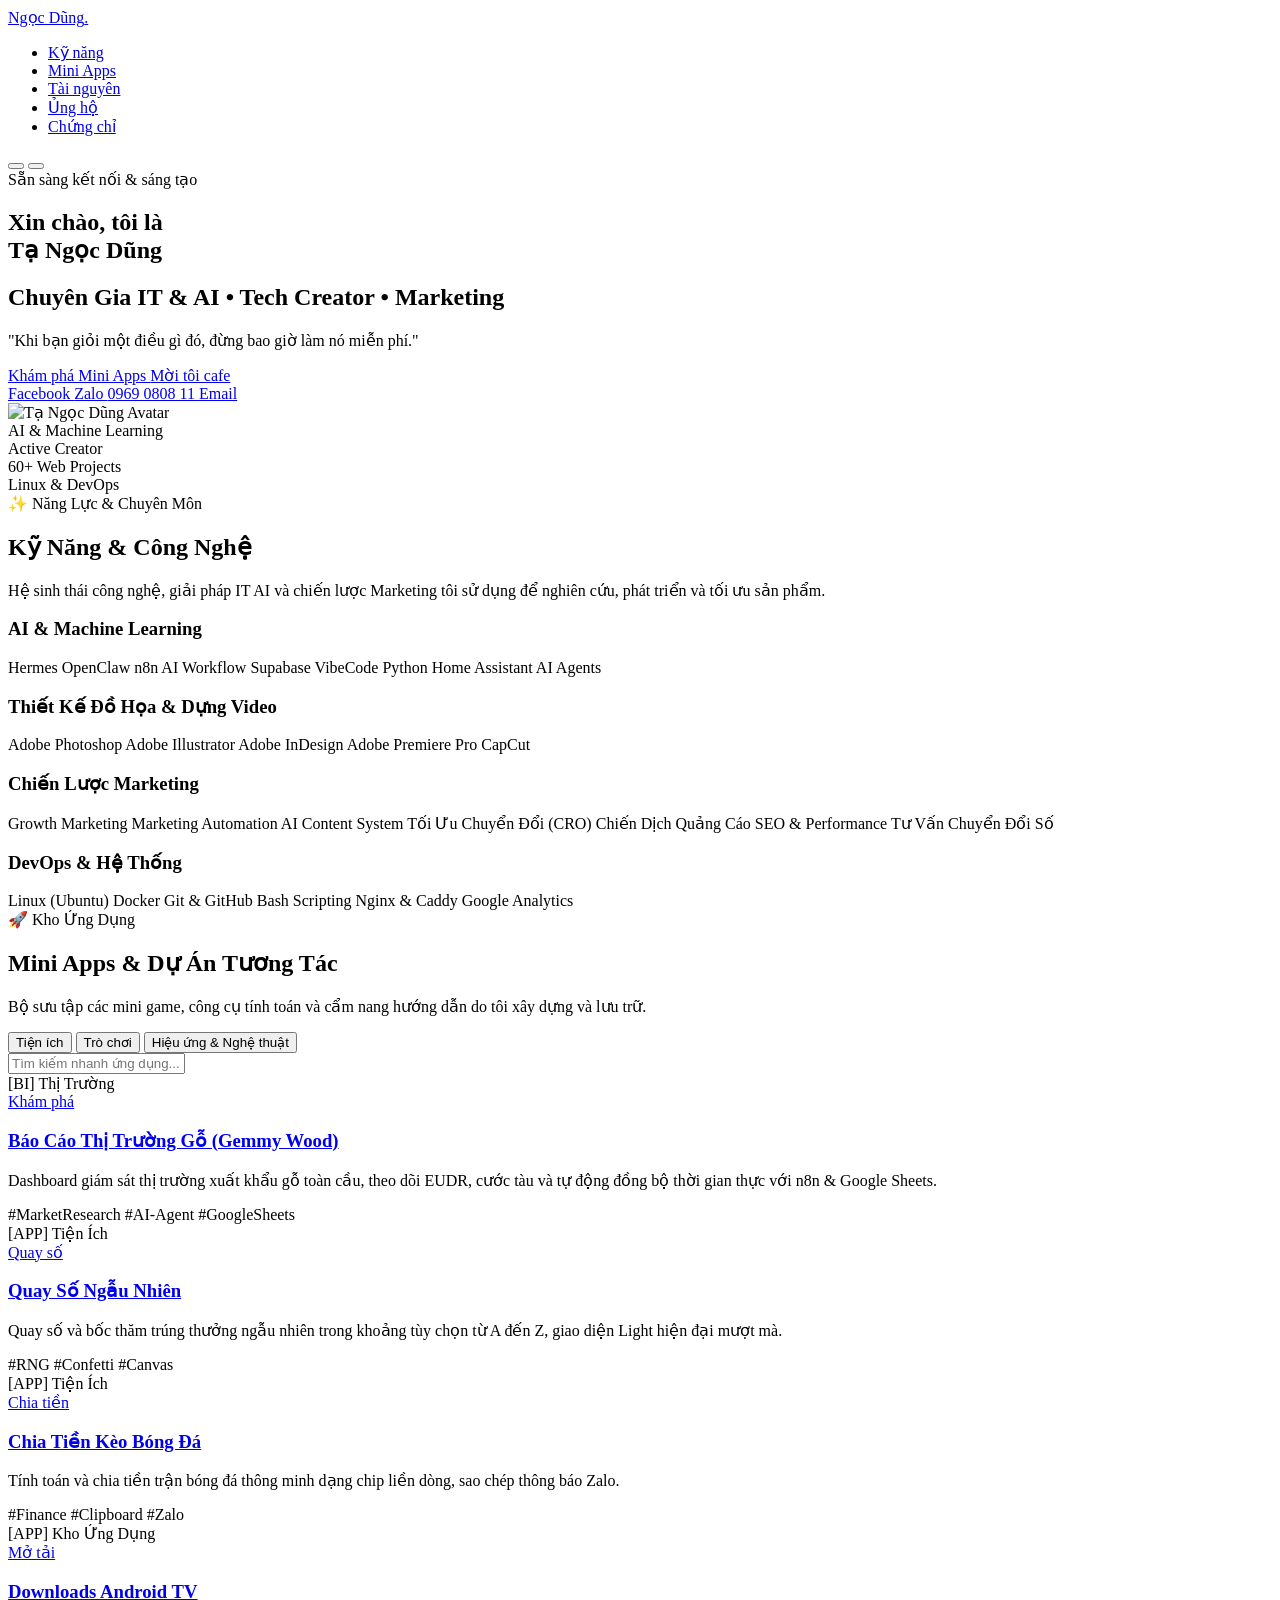
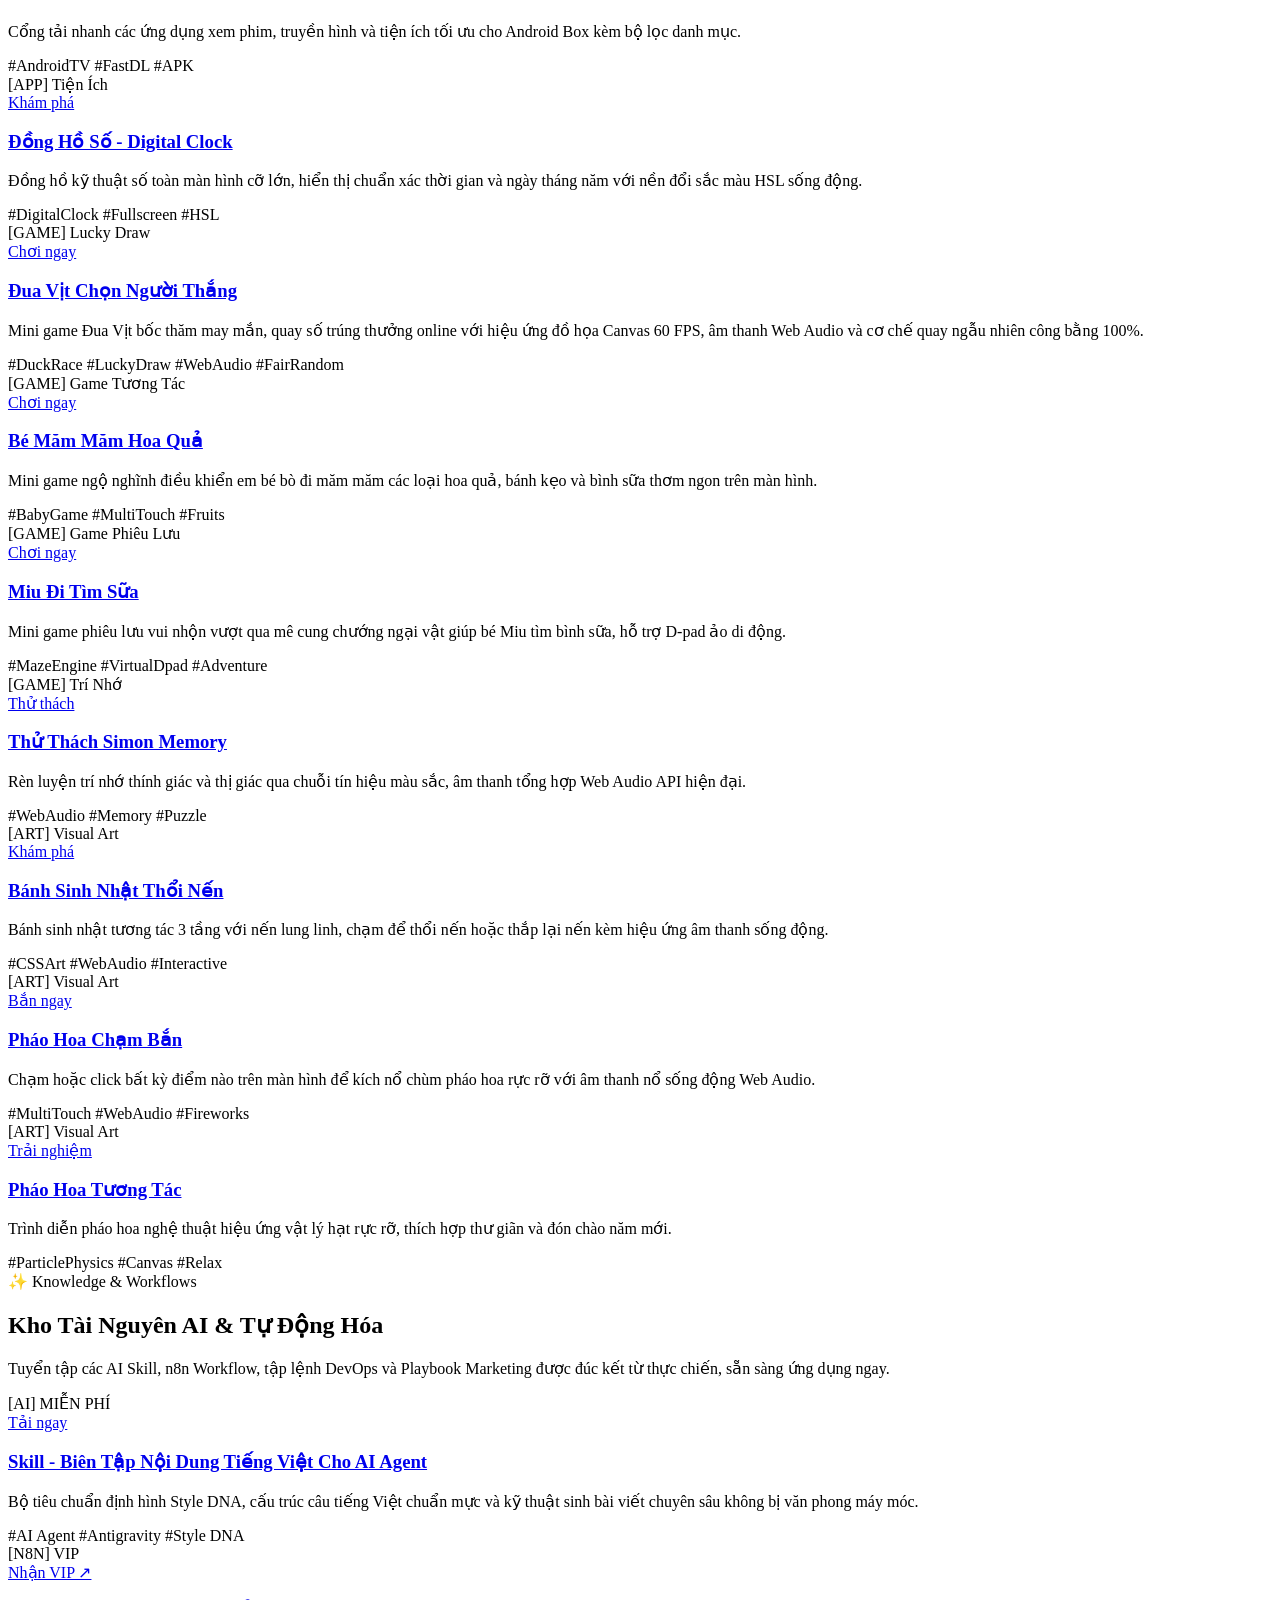
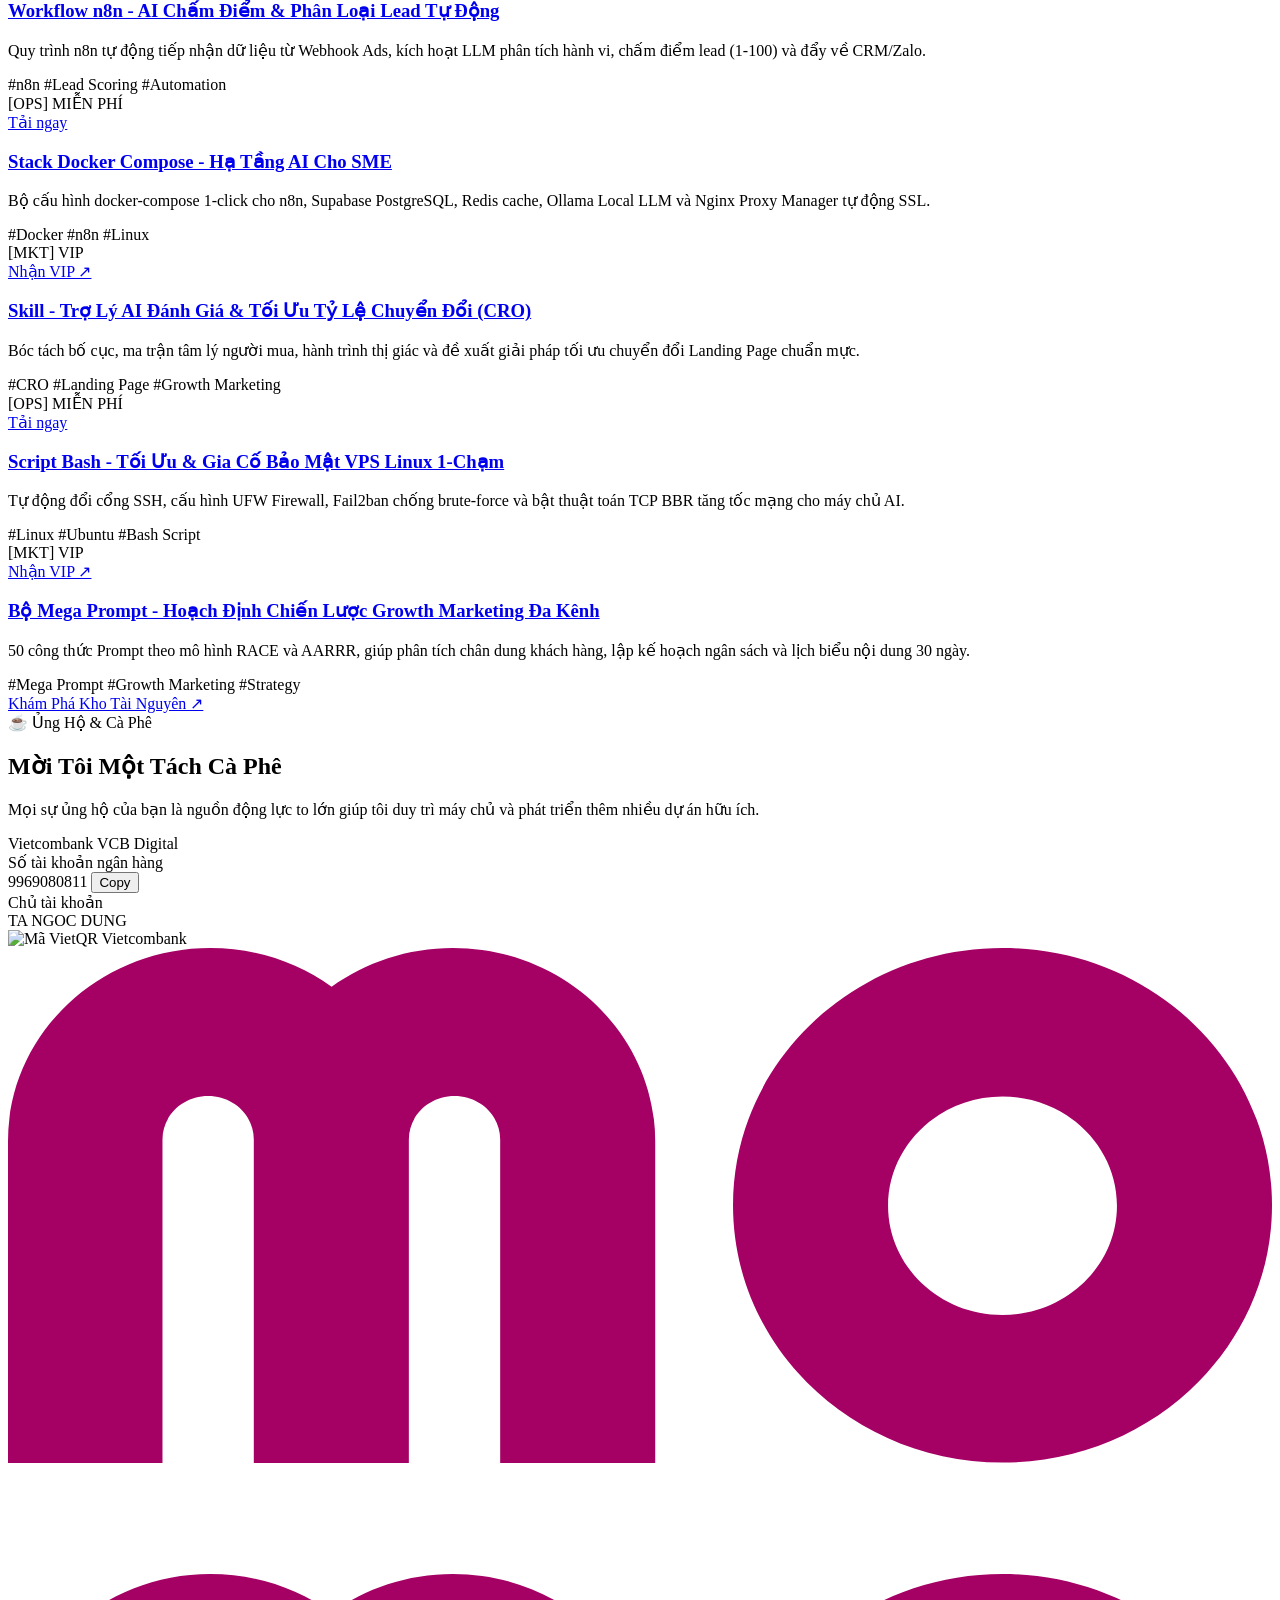
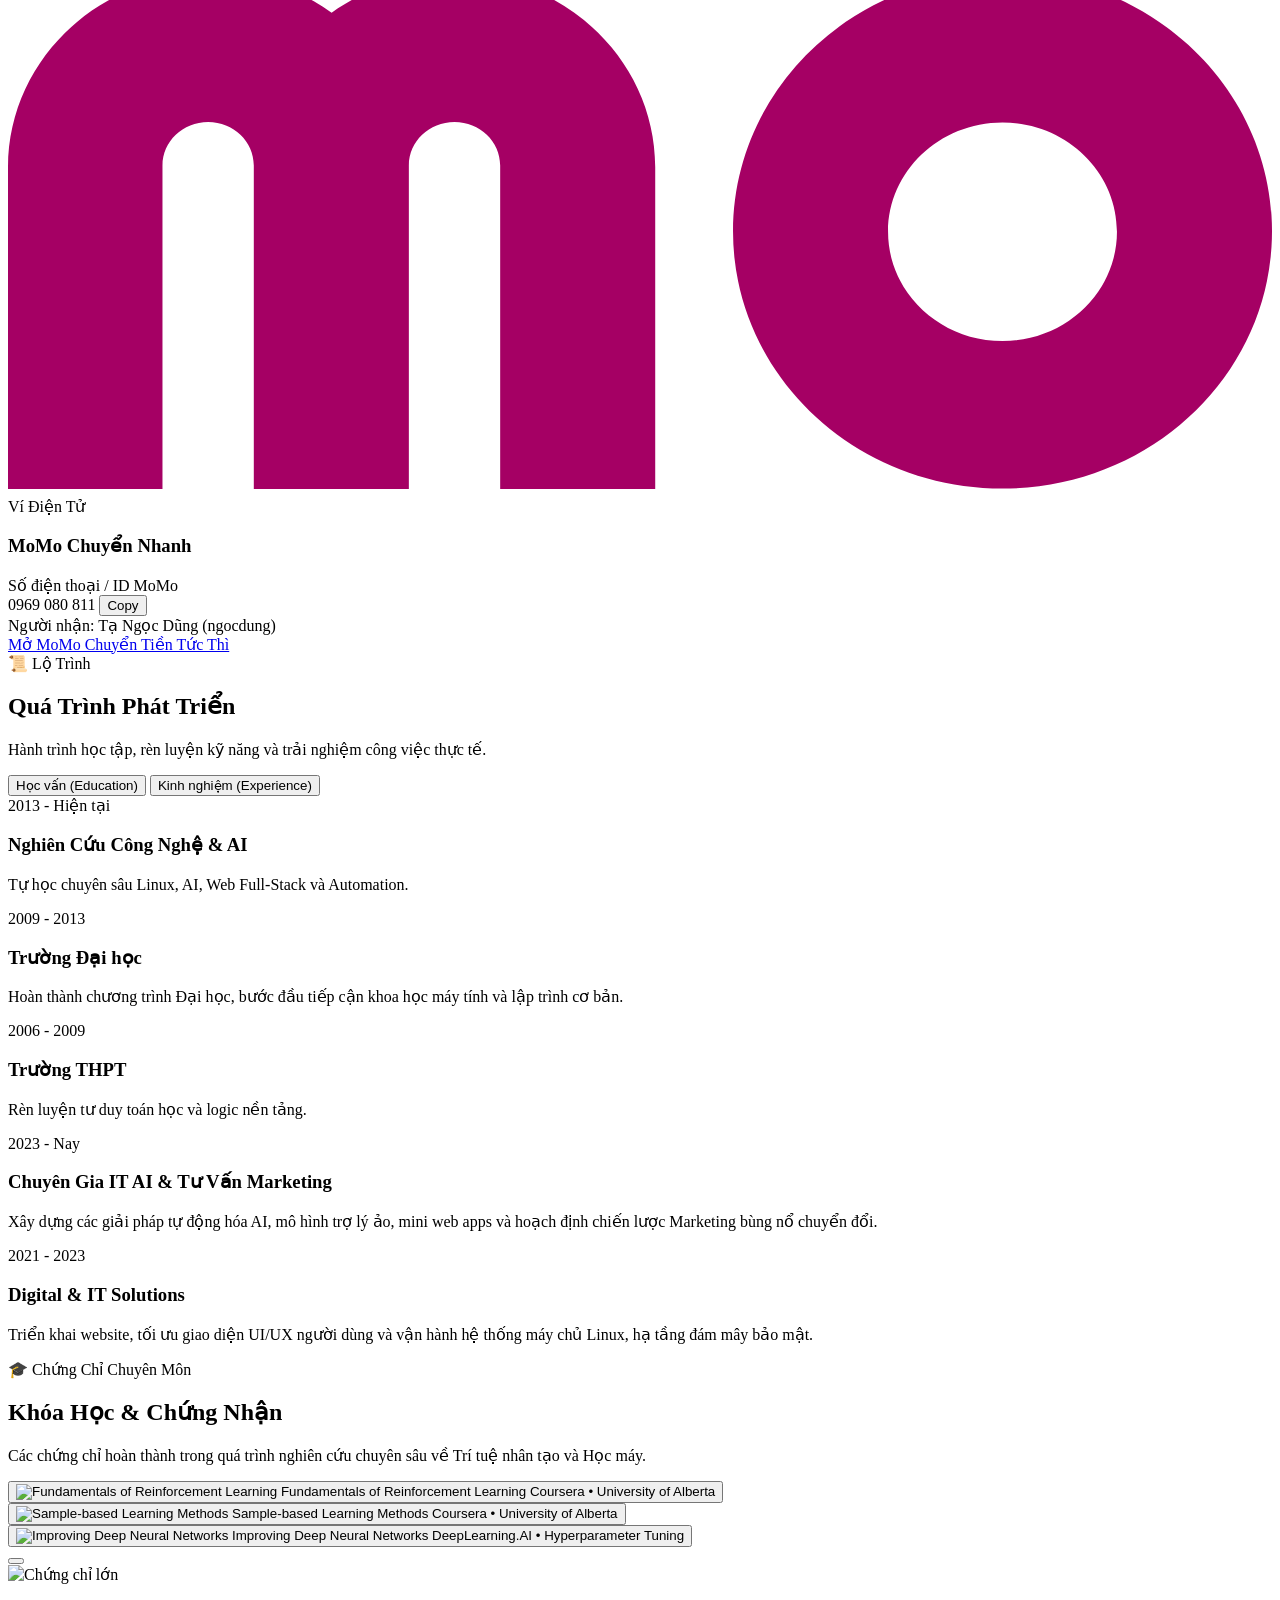
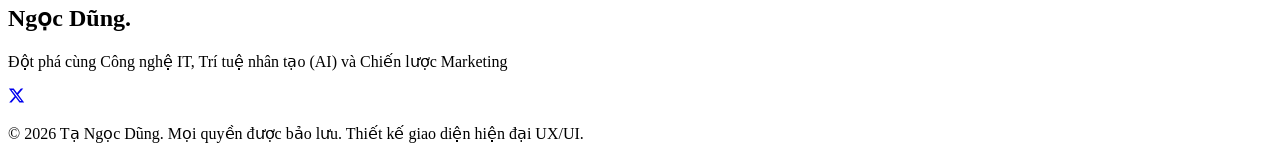
==== index.html @ cce45665 "feat(project): add GEMMY WOOD market intelligence dashboard (research-gemmy)" ====
<!DOCTYPE html>
<html lang="vi">

<head>
    <meta charset="UTF-8" />
    <meta name="viewport" content="width=device-width, initial-scale=1.0" />
    <title>Tạ Ngọc Dũng ツ | Chuyên Gia IT AI & Marketing Portfolio</title>
    <meta name="description"
        content="Website cá nhân của Tạ Ngọc Dũng - Chuyên gia IT, Trí tuệ nhân tạo (AI) và Chiến lược Marketing thực chiến. Khám phá kho mini apps tương tác, giải pháp công nghệ và kết nối hợp tác." />
    <meta name="keywords"
        content="Tạ Ngọc Dũng, ngocdungx, ngocdungvn, portfolio, IT AI expert, marketing, trí tuệ nhân tạo, giải pháp IT, mini apps, tech creator" />
    <meta name="author" content="Tạ Ngọc Dũng" />
    <link rel="canonical" href="https://ngocdungx.github.io/" />

    <!--==================== OPEN GRAPH / FACEBOOK / ZALO ===================== -->
    <meta property="og:type" content="website" />
    <meta property="og:site_name" content="Tạ Ngọc Dũng Portfolio" />
    <meta property="og:locale" content="vi_VN" />
    <meta property="og:url" content="https://ngocdungx.github.io/" />
    <meta property="og:title" content="Tạ Ngọc Dũng ツ | Chuyên Gia IT AI & Marketing Portfolio" />
    <meta property="og:description"
        content="Khám phá kho mini apps tương tác, giải pháp công nghệ, Trí tuệ nhân tạo (AI) và chiến lược Marketing thực chiến của Tạ Ngọc Dũng." />
    <meta property="og:image" content="https://ngocdungx.github.io/assets/img/og-cover.png" />
    <meta property="og:image:secure_url" content="https://ngocdungx.github.io/assets/img/og-cover.png" />
    <meta property="og:image:type" content="image/png" />
    <meta property="og:image:width" content="1200" />
    <meta property="og:image:height" content="630" />
    <meta property="og:image:alt" content="Tạ Ngọc Dũng - Chuyên Gia IT AI & Marketing Portfolio" />

    <!--==================== X / TWITTER CARDS ===================== -->
    <meta name="twitter:card" content="summary_large_image" />
    <meta name="twitter:url" content="https://ngocdungx.github.io/" />
    <meta name="twitter:title" content="Tạ Ngọc Dũng ツ | Chuyên Gia IT AI & Marketing Portfolio" />
    <meta name="twitter:description"
        content="Khám phá kho mini apps tương tác, giải pháp công nghệ, Trí tuệ nhân tạo (AI) và chiến lược Marketing thực chiến của Tạ Ngọc Dũng." />
    <meta name="twitter:image" content="https://ngocdungx.github.io/assets/img/og-cover.png" />

    <!--==================== SCHEMA.ORG (JSON-LD) ===================== -->
    <script type="application/ld+json">
    {
      "@context": "https://schema.org",
      "@type": "Person",
      "name": "Tạ Ngọc Dũng",
      "url": "https://ngocdungx.github.io/",
      "image": "https://ngocdungx.github.io/assets/img/og-cover.png",
      "jobTitle": "Chuyên Gia IT AI & Marketing",
      "sameAs": [
        "https://www.facebook.com/profile.php?id=61592643973967",
        "https://zalo.me/0969080811"
      ],
      "description": "Website cá nhân của Tạ Ngọc Dũng - Chuyên gia IT, Trí tuệ nhân tạo (AI) và Chiến lược Marketing thực chiến."
    }
    </script>

    <!--==================== PWA & FAVICONS ==================== -->
    <link rel="manifest" href="manifest.json" />
    <link rel="apple-touch-icon" sizes="180x180" href="assets/img/favicons/apple-touch-icon.png" />
    <link rel="icon" type="image/png" sizes="32x32" href="assets/img/favicons/favicon-32x32.png" />
    <link rel="icon" type="image/png" sizes="16x16" href="assets/img/favicons/favicon-16x16.png" />
    <link rel="icon" type="image/x-icon" href="assets/img/favicons/favicon.ico" />
    <meta name="theme-color" content="#6366f1" />
    <meta name="apple-mobile-web-app-status-bar" content="#080b14" />

    <!--==================== UNICONS ====================-->
    <link rel="stylesheet" href="https://unicons.iconscout.com/release/v4.0.0/css/line.css" />
    <link rel="preconnect" href="https://fonts.googleapis.com" />
    <link rel="preconnect" href="https://fonts.gstatic.com" crossorigin />
    <link rel="stylesheet"
        href="https://fonts.googleapis.com/css2?family=Inter:wght@300;400;500;600;700;800;900&display=swap" />

    <!--==================== MAIN CSS ====================-->
    <link rel="stylesheet" href="assets/css/styles.css?v=6.0" />
    <link rel="stylesheet" href="assets/css/resources.css?v=1.6" />

    <!-- Global site tag (gtag.js) - Google Analytics -->
    <script async src="https://www.googletagmanager.com/gtag/js?id=G-44V9QEHL9J"></script>
    <script>
        window.dataLayer = window.dataLayer || [];
        function gtag() { dataLayer.push(arguments); }
        gtag("js", new Date());
        gtag("config", "G-44V9QEHL9J");
    </script>
</head>

<body>
    <!--==================== FLOATING NAVBAR ====================-->
    <header class="header" id="header">
        <nav class="nav">
            <a href="#home" class="nav__logo noSelect">Ngọc Dũng<span class="dot">.</span></a>

            <div class="nav__menu" id="nav-menu">
                <ul class="nav__list">
                    <li class="nav__item">
                        <a href="#Skills" class="nav__link">
                            <i class="uil uil-brackets-curly"></i> Kỹ năng
                        </a>
                    </li>
                    <li class="nav__item">
                        <a href="#Project" class="nav__link">
                            <i class="uil uil-apps"></i> Mini Apps
                        </a>
                    </li>
                    <li class="nav__item">
                        <a href="#Resources" class="nav__link">
                            <i class="uil uil-folder-open"></i> Tài nguyên
                        </a>
                    </li>
                    <li class="nav__item">
                        <a href="#Donate" class="nav__link">
                            <i class="uil uil-heart"></i> Ủng hộ
                        </a>
                    </li>
                    <li class="nav__item">
                        <a href="#Photos" class="nav__link">
                            <i class="uil uil-award"></i> Chứng chỉ
                        </a>
                    </li>
                </ul>
            </div>

            <div class="nav__actions">
                <button class="theme-toggle-btn" id="theme-toggle" title="Chuyển chế độ Sáng/Tối"
                    aria-label="Toggle theme">
                    <i class="uil uil-sun"></i>
                </button>
                <button type="button" class="nav__toggle" id="nav-toggle" aria-label="Mở menu" aria-expanded="false"
                    aria-controls="nav-menu">
                    <i class="uil uil-apps"></i>
                </button>
            </div>
        </nav>
    </header>

    <!--==================== MAIN CONTENT ====================-->
    <main class="main">

        <!--==================== HERO SECTION ====================-->
        <section class="hero section" id="home">
            <div class="container hero__container">
                <div class="hero__content">
                    <div class="hero__badge">
                        <span class="pulse-dot"></span> Sẵn sàng kết nối & sáng tạo
                    </div>

                    <h1 class="hero__title">
                        Xin chào, tôi là <br />
                        <span class="gradient-text">Tạ Ngọc Dũng</span>
                    </h1>

                    <h2 class="hero__subtitle">
                        <span class="role-highlight">Chuyên Gia IT & AI</span> •
                        <span class="role-highlight">Tech Creator</span> •
                        <span class="role-highlight">Marketing</span>
                    </h2>

                    <div class="hero__quote-card">
                        <i class="uil uil-quote-left"></i>
                        <p class="hero__quote-text">
                            "Khi bạn giỏi một điều gì đó, đừng bao giờ làm nó miễn phí."
                        </p>
                    </div>

                    <div class="hero__actions">
                        <a href="#Project" class="btn btn-primary">
                            <i class="uil uil-rocket"></i> Khám phá Mini Apps
                        </a>
                        <a href="#Donate" class="btn btn-coffee" title="Mời tôi một ly cafe nhé!">
                            <span class="coffee-icon-wrap">
                                <i class="uil uil-coffee"></i>
                                <span class="steam steam-1"></span>
                                <span class="steam steam-2"></span>
                            </span>
                            <span>Mời tôi cafe</span>
                        </a>
                    </div>

                    <div class="hero__social">
                        <a href="https://www.facebook.com/profile.php?id=61592643973967" target="_blank"
                            rel="noopener noreferrer" class="social-pill" title="Facebook">
                            <i class="uil uil-facebook-f"></i> Facebook
                        </a>
                        <a href="https://zalo.me/0969080811" target="_blank" rel="noopener noreferrer"
                            class="social-pill" title="Zalo">
                            <i class="uil uil-comment-dots"></i> Zalo
                        </a>
                        <a href="tel:0969080811" class="social-pill" title="Gọi điện">
                            <i class="uil uil-phone"></i> 0969 0808 11
                        </a>
                        <a href="mailto:ngocdung.email@gmail.com" class="social-pill" title="Gửi Email">
                            <i class="uil uil-envelope"></i> Email
                        </a>
                    </div>
                </div>

                <!-- Right: Cyber Organic Portal Showcase (Large, Non-square, Impressive) -->
                <div class="hero__visual">
                    <div class="hero__visual-glow"></div>

                    <div class="avatar-portal">
                        <div class="avatar-portal-inner">
                            <img src="assets/img/tnd.jpg" alt="Tạ Ngọc Dũng Avatar" loading="eager" />
                        </div>

                        <!-- Floating Micro-Badges -->
                        <div class="floating-badge badge-top-left">
                            <div class="badge-icon icon-ai"><i class="uil uil-brain"></i></div>
                            <div class="badge-text">
                                <span class="badge-title">AI & Machine Learning</span>
                            </div>
                        </div>

                        <div class="floating-badge badge-top-right">
                            <span class="live-dot"></span>
                            <span class="badge-title">Active Creator</span>
                        </div>

                        <div class="floating-badge badge-bottom-right">
                            <div class="badge-icon icon-apps"><i class="uil uil-rocket"></i></div>
                            <div class="badge-text">
                                <span class="badge-title">60+ Web Projects</span>
                            </div>
                        </div>

                        <div class="floating-badge badge-mid-left">
                            <div class="badge-icon icon-linux"><i class="uil uil-linux"></i></div>
                            <div class="badge-text">
                                <span class="badge-title">Linux & DevOps</span>
                            </div>
                        </div>
                    </div>
                </div>
            </div>
        </section>

        <!--==================== SKILLS BENTO GRID ====================-->
        <section class="section" id="Skills">
            <div class="container">
                <div class="section__header">
                    <span class="section__badge">✨ Năng Lực & Chuyên Môn</span>
                    <h2 class="section__title">Kỹ Năng & Công Nghệ</h2>
                    <p class="section__subtitle">Hệ sinh thái công nghệ, giải pháp IT AI và chiến lược Marketing tôi sử
                        dụng để nghiên cứu,
                        phát triển và tối ưu sản phẩm.</p>
                </div>

                <div class="skills-grid">
                    <!-- Cat 1: AI & ML -->
                    <div class="skill-category-card glass-card cat-purple">
                        <div class="skill-cat-header">
                            <div class="skill-cat-icon">
                                <i class="uil uil-brain"></i>
                            </div>
                            <h3 class="skill-cat-title">AI & Machine Learning</h3>
                        </div>
                        <div class="skill-tags">
                            <span class="skill-tag"><i class="uil uil-check"></i> Hermes</span>
                            <span class="skill-tag"><i class="uil uil-check"></i> OpenClaw</span>
                            <span class="skill-tag"><i class="uil uil-check"></i> n8n AI Workflow</span>
                            <span class="skill-tag"><i class="uil uil-check"></i> Supabase</span>
                            <span class="skill-tag"><i class="uil uil-check"></i> VibeCode</span>
                            <span class="skill-tag"><i class="uil uil-check"></i> Python</span>
                            <span class="skill-tag"><i class="uil uil-check"></i> Home Assistant</span>
                            <span class="skill-tag"><i class="uil uil-check"></i> AI Agents</span>
                        </div>
                    </div>

                    <!-- Cat 2: Design & Video Tools -->
                    <div class="skill-category-card glass-card cat-cyan">
                        <div class="skill-cat-header">
                            <div class="skill-cat-icon">
                                <i class="uil uil-palette"></i>
                            </div>
                            <h3 class="skill-cat-title">Thiết Kế Đồ Họa & Dựng Video</h3>
                        </div>
                        <div class="skill-tags">
                            <span class="skill-tag"><i class="uil uil-check"></i> Adobe Photoshop</span>
                            <span class="skill-tag"><i class="uil uil-check"></i> Adobe Illustrator</span>
                            <span class="skill-tag"><i class="uil uil-check"></i> Adobe InDesign</span>
                            <span class="skill-tag"><i class="uil uil-check"></i> Adobe Premiere Pro</span>
                            <span class="skill-tag"><i class="uil uil-check"></i> CapCut</span>
                        </div>
                    </div>

                    <!-- Cat 3: Chiến Lược Marketing -->
                    <div class="skill-category-card glass-card cat-emerald">
                        <div class="skill-cat-header">
                            <div class="skill-cat-icon">
                                <i class="uil uil-chart-growth"></i>
                            </div>
                            <h3 class="skill-cat-title">Chiến Lược Marketing</h3>
                        </div>
                        <div class="skill-tags">
                            <span class="skill-tag"><i class="uil uil-check"></i> Growth Marketing</span>
                            <span class="skill-tag"><i class="uil uil-check"></i> Marketing Automation</span>
                            <span class="skill-tag"><i class="uil uil-check"></i> AI Content System</span>
                            <span class="skill-tag"><i class="uil uil-check"></i> Tối Ưu Chuyển Đổi (CRO)</span>
                            <span class="skill-tag"><i class="uil uil-check"></i> Chiến Dịch Quảng Cáo</span>
                            <span class="skill-tag"><i class="uil uil-check"></i> SEO & Performance</span>
                            <span class="skill-tag"><i class="uil uil-check"></i> Tư Vấn Chuyển Đổi Số</span>
                        </div>
                    </div>

                    <!-- Cat 4: DevOps & System -->
                    <div class="skill-category-card glass-card">
                        <div class="skill-cat-header">
                            <div class="skill-cat-icon">
                                <i class="uil uil-server-network"></i>
                            </div>
                            <h3 class="skill-cat-title">DevOps & Hệ Thống</h3>
                        </div>
                        <div class="skill-tags skill-tags--single-column">
                            <span class="skill-tag"><i class="uil uil-check"></i> Linux (Ubuntu)</span>
                            <span class="skill-tag"><i class="uil uil-check"></i> Docker</span>
                            <span class="skill-tag"><i class="uil uil-check"></i> Git & GitHub</span>
                            <span class="skill-tag"><i class="uil uil-check"></i> Bash Scripting</span>
                            <span class="skill-tag"><i class="uil uil-check"></i> Nginx & Caddy</span>
                            <span class="skill-tag"><i class="uil uil-check"></i> Google Analytics</span>
                        </div>
                    </div>
                </div>
            </div>
        </section>



        <!--==================== PROJECTS & MINI-APPS SHOWCASE ====================-->
        <section class="section" id="Project">
            <div class="container">
                <div class="section__header">
                    <span class="section__badge">🚀 Kho Ứng Dụng</span>
                    <h2 class="section__title">Mini Apps & Dự Án Tương Tác</h2>
                    <p class="section__subtitle">Bộ sưu tập các mini game, công cụ tính toán và cẩm nang hướng dẫn do
                        tôi xây dựng và lưu trữ.</p>
                </div>

                <!-- Filter & Search Toolbar (Bỏ tab Tất cả, chia danh mục rõ ràng) -->
                <div class="project-toolbar">
                    <div class="project-filters">
                        <button class="filter-btn active" data-filter="tool"><i class="uil uil-wrench"></i> Tiện
                            ích</button>
                        <button class="filter-btn" data-filter="game"><i class="uil uil-play"></i> Trò chơi</button>
                        <button class="filter-btn" data-filter="guide"><i class="uil uil-palette"></i> Hiệu ứng & Nghệ
                            thuật</button>
                    </div>

                    <div class="project-search-box">
                        <i class="uil uil-search"></i>
                        <input type="text" id="project-search" class="project-search-input"
                            placeholder="Tìm kiếm nhanh ứng dụng..." aria-label="Tìm kiếm dự án" />
                    </div>
                </div>

                <!-- Projects Grid: Chỉ chứa 15 ứng dụng thực tế hoạt động -->
                <div class="projects-grid" id="projects-grid">

                    <!-- App: Báo Cáo & Phân Tích Thị Trường Gỗ (Gemmy Wood) -->
                    <div class="project-card res-card" data-category="tool">
                        <div class="res-card-meta">
                            <div class="res-card-badges">
                                <span class="res-letter-block">[BI]</span>
                                <span class="project-cat-badge badge-tool"><i class="uil uil-chart-line"></i> Thị Trường</span>
                            </div>
                            <div class="res-card-action">
                                <a href="./project/research-gemmy/index.html" target="_blank" rel="noopener noreferrer"
                                    class="btn-dl-direct">
                                    Khám phá <i class="uil uil-external-link-alt"></i>
                                </a>
                            </div>
                        </div>
                        <h3 class="project-title res-card-title">
                            <a href="./project/research-gemmy/index.html" target="_blank" rel="noopener noreferrer">
                                Báo Cáo Thị Trường Gỗ (Gemmy Wood)
                            </a>
                        </h3>
                        <p class="project-desc res-card-desc">
                            Dashboard giám sát thị trường xuất khẩu gỗ toàn cầu, theo dõi EUDR, cước tàu và tự động đồng bộ thời gian thực với n8n & Google Sheets.
                        </p>
                        <div class="project-tags res-card-tags">
                            <span class="res-tag-chip">#MarketResearch</span>
                            <span class="res-tag-chip">#AI-Agent</span>
                            <span class="res-tag-chip">#GoogleSheets</span>
                        </div>
                    </div>

                    <!-- App: Quay Số Ngẫu Nhiên -->
                    <div class="project-card res-card" data-category="tool">
                        <div class="res-card-meta">
                            <div class="res-card-badges">
                                <span class="res-letter-block">[APP]</span>
                                <span class="project-cat-badge badge-tool"><i class="uil uil-dice-six"></i> Tiện
                                    Ích</span>
                            </div>
                            <div class="res-card-action">
                                <a href="./project/random-number.html" target="_blank" rel="noopener noreferrer"
                                    class="btn-dl-direct">
                                    Quay số <i class="uil uil-external-link-alt"></i>
                                </a>
                            </div>
                        </div>
                        <h3 class="project-title res-card-title">
                            <a href="./project/random-number.html" target="_blank" rel="noopener noreferrer">
                                Quay Số Ngẫu Nhiên
                            </a>
                        </h3>
                        <p class="project-desc res-card-desc">
                            Quay số và bốc thăm trúng thưởng ngẫu nhiên trong khoảng tùy chọn từ A đến Z, giao diện
                            Light hiện đại mượt mà.
                        </p>
                        <div class="project-tags res-card-tags">
                            <span class="res-tag-chip">#RNG</span>
                            <span class="res-tag-chip">#Confetti</span>
                            <span class="res-tag-chip">#Canvas</span>
                        </div>
                    </div>

                    <!-- App: Chia Tiền Kèo Bóng Đá -->
                    <div class="project-card res-card" data-category="tool">
                        <div class="res-card-meta">
                            <div class="res-card-badges">
                                <span class="res-letter-block">[APP]</span>
                                <span class="project-cat-badge badge-tool"><i class="uil uil-bill"></i> Tiện Ích</span>
                            </div>
                            <div class="res-card-action">
                                <a href="./project/share-bill.html" target="_blank" rel="noopener noreferrer"
                                    class="btn-dl-direct">
                                    Chia tiền <i class="uil uil-external-link-alt"></i>
                                </a>
                            </div>
                        </div>
                        <h3 class="project-title res-card-title">
                            <a href="./project/share-bill.html" target="_blank" rel="noopener noreferrer">
                                Chia Tiền Kèo Bóng Đá
                            </a>
                        </h3>
                        <p class="project-desc res-card-desc">
                            Tính toán và chia tiền trận bóng đá thông minh dạng chip liền dòng, sao chép thông báo Zalo.
                        </p>
                        <div class="project-tags res-card-tags">
                            <span class="res-tag-chip">#Finance</span>
                            <span class="res-tag-chip">#Clipboard</span>
                            <span class="res-tag-chip">#Zalo</span>
                        </div>
                    </div>


                    <!-- App: Downloads Android TV -->
                    <div class="project-card res-card" data-category="tool">
                        <div class="res-card-meta">
                            <div class="res-card-badges">
                                <span class="res-letter-block">[APP]</span>
                                <span class="project-cat-badge badge-tool"><i class="uil uil-cloud-download"></i> Kho
                                    Ứng Dụng</span>
                            </div>
                            <div class="res-card-action">
                                <a href="./project/downloads.html" target="_blank" rel="noopener noreferrer"
                                    class="btn-dl-direct">
                                    Mở tải <i class="uil uil-external-link-alt"></i>
                                </a>
                            </div>
                        </div>
                        <h3 class="project-title res-card-title">
                            <a href="./project/downloads.html" target="_blank" rel="noopener noreferrer">
                                Downloads Android TV
                            </a>
                        </h3>
                        <p class="project-desc res-card-desc">
                            Cổng tải nhanh các ứng dụng xem phim, truyền hình và tiện ích tối ưu cho Android Box kèm bộ
                            lọc danh mục.
                        </p>
                        <div class="project-tags res-card-tags">
                            <span class="res-tag-chip">#AndroidTV</span>
                            <span class="res-tag-chip">#FastDL</span>
                            <span class="res-tag-chip">#APK</span>
                        </div>
                    </div>

                    <!-- App: Đồng Hồ Số - Digital Clock -->
                    <div class="project-card res-card" data-category="tool">
                        <div class="res-card-meta">
                            <div class="res-card-badges">
                                <span class="res-letter-block">[APP]</span>
                                <span class="project-cat-badge badge-tool"><i class="uil uil-clock-three"></i> Tiện
                                    Ích</span>
                            </div>
                            <div class="res-card-action">
                                <a href="./project/digital-clock.html" target="_blank" rel="noopener noreferrer"
                                    class="btn-dl-direct">
                                    Khám phá <i class="uil uil-external-link-alt"></i>
                                </a>
                            </div>
                        </div>
                        <h3 class="project-title res-card-title">
                            <a href="./project/digital-clock.html" target="_blank" rel="noopener noreferrer">
                                Đồng Hồ Số - Digital Clock
                            </a>
                        </h3>
                        <p class="project-desc res-card-desc">
                            Đồng hồ kỹ thuật số toàn màn hình cỡ lớn, hiển thị chuẩn xác thời gian và ngày tháng năm với
                            nền đổi sắc màu HSL sống động.
                        </p>
                        <div class="project-tags res-card-tags">
                            <span class="res-tag-chip">#DigitalClock</span>
                            <span class="res-tag-chip">#Fullscreen</span>
                            <span class="res-tag-chip">#HSL</span>
                        </div>
                    </div>

                    <!-- App: Đua Vịt Chọn Người Thắng (Duck Race) -->
                    <div class="project-card res-card" data-category="game">
                        <div class="res-card-meta">
                            <div class="res-card-badges">
                                <span class="res-letter-block">[GAME]</span>
                                <span class="project-cat-badge badge-game"><i class="uil uil-trophy"></i> Lucky Draw</span>
                            </div>
                            <div class="res-card-action">
                                <a href="./project/duck-race.html" target="_blank" rel="noopener noreferrer"
                                    class="btn-dl-vip">
                                    Chơi ngay <i class="uil uil-external-link-alt"></i>
                                </a>
                            </div>
                        </div>
                        <h3 class="project-title res-card-title">
                            <a href="./project/duck-race.html" target="_blank" rel="noopener noreferrer">
                                Đua Vịt Chọn Người Thắng
                            </a>
                        </h3>
                        <p class="project-desc res-card-desc">
                            Mini game Đua Vịt bốc thăm may mắn, quay số trúng thưởng online với hiệu ứng đồ họa Canvas 60 FPS, âm thanh Web Audio và cơ chế quay ngẫu nhiên công bằng 100%.
                        </p>
                        <div class="project-tags res-card-tags">
                            <span class="res-tag-chip">#DuckRace</span>
                            <span class="res-tag-chip">#LuckyDraw</span>
                            <span class="res-tag-chip">#WebAudio</span>
                            <span class="res-tag-chip">#FairRandom</span>
                        </div>
                    </div>




                    <!-- App: Bé Măm Măm Hoa Quả -->
                    <div class="project-card res-card" data-category="game">
                        <div class="res-card-meta">
                            <div class="res-card-badges">
                                <span class="res-letter-block">[GAME]</span>
                                <span class="project-cat-badge badge-game"><i class="uil uil-trophy"></i> Game
                                    Tương Tác</span>
                            </div>
                            <div class="res-card-action">
                                <a href="./project/fishies.html" target="_blank" rel="noopener noreferrer"
                                    class="btn-dl-vip">
                                    Chơi ngay <i class="uil uil-external-link-alt"></i>
                                </a>
                            </div>
                        </div>
                        <h3 class="project-title res-card-title">
                            <a href="./project/fishies.html" target="_blank" rel="noopener noreferrer">
                                Bé Măm Măm Hoa Quả
                            </a>
                        </h3>
                        <p class="project-desc res-card-desc">
                            Mini game ngộ nghĩnh điều khiển em bé bò đi măm măm các loại hoa quả, bánh kẹo và bình sữa thơm ngon trên màn hình.
                        </p>
                        <div class="project-tags res-card-tags">
                            <span class="res-tag-chip">#BabyGame</span>
                            <span class="res-tag-chip">#MultiTouch</span>
                            <span class="res-tag-chip">#Fruits</span>
                        </div>
                    </div>

                    <!-- App: Miu Đi Tìm Sữa -->
                    <div class="project-card res-card" data-category="game">
                        <div class="res-card-meta">
                            <div class="res-card-badges">
                                <span class="res-letter-block">[GAME]</span>
                                <span class="project-cat-badge badge-game"><i class="uil uil-smile"></i> Game Phiêu
                                    Lưu</span>
                            </div>
                            <div class="res-card-action">
                                <a href="./project/baby-wants-milk.html" target="_blank" rel="noopener noreferrer"
                                    class="btn-dl-vip">
                                    Chơi ngay <i class="uil uil-external-link-alt"></i>
                                </a>
                            </div>
                        </div>
                        <h3 class="project-title res-card-title">
                            <a href="./project/baby-wants-milk.html" target="_blank" rel="noopener noreferrer">
                                Miu Đi Tìm Sữa
                            </a>
                        </h3>
                        <p class="project-desc res-card-desc">
                            Mini game phiêu lưu vui nhộn vượt qua mê cung chướng ngại vật giúp bé Miu tìm bình sữa, hỗ
                            trợ D-pad ảo di động.
                        </p>
                        <div class="project-tags res-card-tags">
                            <span class="res-tag-chip">#MazeEngine</span>
                            <span class="res-tag-chip">#VirtualDpad</span>
                            <span class="res-tag-chip">#Adventure</span>
                        </div>
                    </div>


                    <!-- App: Thử Thách Simon Memory -->
                    <div class="project-card res-card" data-category="game">
                        <div class="res-card-meta">
                            <div class="res-card-badges">
                                <span class="res-letter-block">[GAME]</span>
                                <span class="project-cat-badge badge-game"><i class="uil uil-bell"></i> Trí Nhớ</span>
                            </div>
                            <div class="res-card-action">
                                <a href="./project/simon-game.html" target="_blank" rel="noopener noreferrer"
                                    class="btn-dl-vip">
                                    Thử thách <i class="uil uil-external-link-alt"></i>
                                </a>
                            </div>
                        </div>
                        <h3 class="project-title res-card-title">
                            <a href="./project/simon-game.html" target="_blank" rel="noopener noreferrer">
                                Thử Thách Simon Memory
                            </a>
                        </h3>
                        <p class="project-desc res-card-desc">
                            Rèn luyện trí nhớ thính giác và thị giác qua chuỗi tín hiệu màu sắc, âm thanh tổng hợp Web
                            Audio API hiện đại.
                        </p>
                        <div class="project-tags res-card-tags">
                            <span class="res-tag-chip">#WebAudio</span>
                            <span class="res-tag-chip">#Memory</span>
                            <span class="res-tag-chip">#Puzzle</span>
                        </div>
                    </div>

                    <!-- App: Bánh Sinh Nhật Thổi Nến -->
                    <div class="project-card res-card" data-category="guide">
                        <div class="res-card-meta">
                            <div class="res-card-badges">
                                <span class="res-letter-block">[ART]</span>
                                <span class="project-cat-badge badge-guide"><i class="uil uil-cake"></i> Visual
                                    Art</span>
                            </div>
                            <div class="res-card-action">
                                <a href="./project/birthday-cake.html" target="_blank" rel="noopener noreferrer"
                                    class="btn-dl-direct">
                                    Khám phá <i class="uil uil-external-link-alt"></i>
                                </a>
                            </div>
                        </div>
                        <h3 class="project-title res-card-title">
                            <a href="./project/birthday-cake.html" target="_blank" rel="noopener noreferrer">
                                Bánh Sinh Nhật Thổi Nến
                            </a>
                        </h3>
                        <p class="project-desc res-card-desc">
                            Bánh sinh nhật tương tác 3 tầng với nến lung linh, chạm để thổi nến hoặc thắp lại nến kèm
                            hiệu ứng âm thanh sống động.
                        </p>
                        <div class="project-tags res-card-tags">
                            <span class="res-tag-chip">#CSSArt</span>
                            <span class="res-tag-chip">#WebAudio</span>
                            <span class="res-tag-chip">#Interactive</span>
                        </div>
                    </div>

                    <!-- App: Pháo Hoa Chạm Bắn -->
                    <div class="project-card res-card" data-category="guide">
                        <div class="res-card-meta">
                            <div class="res-card-badges">
                                <span class="res-letter-block">[ART]</span>
                                <span class="project-cat-badge badge-guide"><i class="uil uil-sparkles"></i> Visual
                                    Art</span>
                            </div>
                            <div class="res-card-action">
                                <a href="./project/click-fireworks.html" target="_blank" rel="noopener noreferrer"
                                    class="btn-dl-direct">
                                    Bắn ngay <i class="uil uil-external-link-alt"></i>
                                </a>
                            </div>
                        </div>
                        <h3 class="project-title res-card-title">
                            <a href="./project/click-fireworks.html" target="_blank" rel="noopener noreferrer">
                                Pháo Hoa Chạm Bắn
                            </a>
                        </h3>
                        <p class="project-desc res-card-desc">
                            Chạm hoặc click bất kỳ điểm nào trên màn hình để kích nổ chùm pháo hoa rực rỡ với âm thanh
                            nổ sống động Web Audio.
                        </p>
                        <div class="project-tags res-card-tags">
                            <span class="res-tag-chip">#MultiTouch</span>
                            <span class="res-tag-chip">#WebAudio</span>
                            <span class="res-tag-chip">#Fireworks</span>
                        </div>
                    </div>

                    <!-- App: Pháo Hoa Tương Tác -->
                    <div class="project-card res-card" data-category="guide">
                        <div class="res-card-meta">
                            <div class="res-card-badges">
                                <span class="res-letter-block">[ART]</span>
                                <span class="project-cat-badge badge-guide"><i class="uil uil-fire"></i> Visual
                                    Art</span>
                            </div>
                            <div class="res-card-action">
                                <a href="./project/firework/index.html" target="_blank" rel="noopener noreferrer"
                                    class="btn-dl-direct">
                                    Trải nghiệm <i class="uil uil-external-link-alt"></i>
                                </a>
                            </div>
                        </div>
                        <h3 class="project-title res-card-title">
                            <a href="./project/firework/index.html" target="_blank" rel="noopener noreferrer">
                                Pháo Hoa Tương Tác
                            </a>
                        </h3>
                        <p class="project-desc res-card-desc">
                            Trình diễn pháo hoa nghệ thuật hiệu ứng vật lý hạt rực rỡ, thích hợp thư giãn và đón chào
                            năm mới.
                        </p>
                        <div class="project-tags res-card-tags">
                            <span class="res-tag-chip">#ParticlePhysics</span>
                            <span class="res-tag-chip">#Canvas</span>
                            <span class="res-tag-chip">#Relax</span>
                        </div>
                    </div>

                </div>

                <!-- Project Pagination Controls -->
                <div class="project-pagination" id="project-pagination" style="display: none;">
                    <button class="pagination-btn pagination-prev" id="pagination-prev" aria-label="Trang trước">
                        <i class="uil uil-angle-left"></i> Trang trước
                    </button>
                    <div class="pagination-pages" id="pagination-pages"></div>
                    <button class="pagination-btn pagination-next" id="pagination-next" aria-label="Trang sau">
                        Trang sau <i class="uil uil-angle-right"></i>
                    </button>
                    <div class="pagination-status" id="pagination-status"></div>
                </div>

                <!-- No Results Message -->
                <div class="no-results-msg" id="no-results-msg" style="display: none;">
                    <i class="uil uil-search-minus"
                        style="font-size: 2.5rem; display: block; margin-bottom: 0.5rem;"></i>
                    Không tìm thấy ứng dụng phù hợp với từ khóa của bạn. Hãy thử từ khóa khác!
                </div>
            </div>
        </section>

        <!--==================== RESOURCES SHOWCASE SECTION ====================-->
        <section class="section" id="Resources">
            <div class="container">
                <div class="section__header">
                    <span class="section__badge">✨ Knowledge & Workflows</span>
                    <h2 class="section__title">Kho Tài Nguyên AI & Tự Động Hóa</h2>
                    <p class="section__subtitle">
                        Tuyển tập các AI Skill, n8n Workflow, tập lệnh DevOps và Playbook Marketing được đúc kết từ thực
                        chiến, sẵn sàng ứng dụng ngay.
                    </p>
                </div>

                <div class="res-grid res-grid--home">
                    <!-- Highlight 1: AI Skill -->
                    <article class="res-card" data-cat="ai">
                        <div class="res-card-meta">
                            <div class="res-card-badges">
                                <span class="res-letter-block">[AI]</span>
                                <span class="res-badge badge-public"><i class="uil uil-check-circle"></i> MIỄN
                                    PHÍ</span>
                            </div>
                            <div class="res-card-action">
                                <a href="tai-nguyen/#skill-antigravity-writer" class="btn-dl-direct">Tải ngay <i
                                        class="uil uil-arrow-down"></i></a>
                            </div>
                        </div>
                        <h3 class="res-card-title">
                            <a href="tai-nguyen/#skill-antigravity-writer">
                                Skill - Biên Tập Nội Dung Tiếng Việt Cho AI Agent
                            </a>
                        </h3>
                        <p class="res-card-desc">
                            Bộ tiêu chuẩn định hình Style DNA, cấu trúc câu tiếng Việt chuẩn mực và kỹ thuật sinh bài
                            viết chuyên sâu không bị văn phong máy móc.
                        </p>
                        <div class="res-card-tags">
                            <span class="res-tag-chip">#AI Agent</span>
                            <span class="res-tag-chip">#Antigravity</span>
                            <span class="res-tag-chip">#Style DNA</span>
                        </div>
                    </article>

                    <!-- Highlight 2: n8n Workflow -->
                    <article class="res-card" data-cat="n8n">
                        <div class="res-card-meta">
                            <div class="res-card-badges">
                                <span class="res-letter-block">[N8N]</span>
                                <span class="res-badge badge-vip"><i class="uil uil-shield-check"></i> VIP</span>
                            </div>
                            <div class="res-card-action">
                                <a href="tai-nguyen/#n8n-ai-lead-qualification" class="btn-dl-vip">Nhận VIP ↗</a>
                            </div>
                        </div>
                        <h3 class="res-card-title">
                            <a href="tai-nguyen/#n8n-ai-lead-qualification">
                                Workflow n8n - AI Chấm Điểm & Phân Loại Lead Tự Động
                            </a>
                        </h3>
                        <p class="res-card-desc">
                            Quy trình n8n tự động tiếp nhận dữ liệu từ Webhook Ads, kích hoạt LLM phân tích hành vi,
                            chấm điểm lead (1-100) và đẩy về CRM/Zalo.
                        </p>
                        <div class="res-card-tags">
                            <span class="res-tag-chip">#n8n</span>
                            <span class="res-tag-chip">#Lead Scoring</span>
                            <span class="res-tag-chip">#Automation</span>
                        </div>
                    </article>

                    <!-- Highlight 3: DevOps Stack -->
                    <article class="res-card" data-cat="devops">
                        <div class="res-card-meta">
                            <div class="res-card-badges">
                                <span class="res-letter-block">[OPS]</span>
                                <span class="res-badge badge-public"><i class="uil uil-check-circle"></i> MIỄN
                                    PHÍ</span>
                            </div>
                            <div class="res-card-action">
                                <a href="tai-nguyen/#devops-docker-stack" class="btn-dl-direct">Tải ngay <i
                                        class="uil uil-arrow-down"></i></a>
                            </div>
                        </div>
                        <h3 class="res-card-title">
                            <a href="tai-nguyen/#devops-docker-stack">
                                Stack Docker Compose - Hạ Tầng AI Cho SME
                            </a>
                        </h3>
                        <p class="res-card-desc">
                            Bộ cấu hình docker-compose 1-click cho n8n, Supabase PostgreSQL, Redis cache, Ollama Local
                            LLM và Nginx Proxy Manager tự động SSL.
                        </p>
                        <div class="res-card-tags">
                            <span class="res-tag-chip">#Docker</span>
                            <span class="res-tag-chip">#n8n</span>
                            <span class="res-tag-chip">#Linux</span>
                        </div>
                    </article>

                    <!-- Highlight 4: Marketing CRO -->
                    <article class="res-card" data-cat="marketing">
                        <div class="res-card-meta">
                            <div class="res-card-badges">
                                <span class="res-letter-block">[MKT]</span>
                                <span class="res-badge badge-vip"><i class="uil uil-shield-check"></i> VIP</span>
                            </div>
                            <div class="res-card-action">
                                <a href="tai-nguyen/#skill-cro-audit" class="btn-dl-vip">Nhận VIP ↗</a>
                            </div>
                        </div>
                        <h3 class="res-card-title">
                            <a href="tai-nguyen/#skill-cro-audit">
                                Skill - Trợ Lý AI Đánh Giá & Tối Ưu Tỷ Lệ Chuyển Đổi (CRO)
                            </a>
                        </h3>
                        <p class="res-card-desc">
                            Bóc tách bố cục, ma trận tâm lý người mua, hành trình thị giác và đề xuất giải pháp tối ưu
                            chuyển đổi Landing Page chuẩn mực.
                        </p>
                        <div class="res-card-tags">
                            <span class="res-tag-chip">#CRO</span>
                            <span class="res-tag-chip">#Landing Page</span>
                            <span class="res-tag-chip">#Growth Marketing</span>
                        </div>
                    </article>

                    <!-- Highlight 5: DevOps Linux -->
                    <article class="res-card" data-cat="devops">
                        <div class="res-card-meta">
                            <div class="res-card-badges">
                                <span class="res-letter-block">[OPS]</span>
                                <span class="res-badge badge-public"><i class="uil uil-check-circle"></i> MIỄN
                                    PHÍ</span>
                            </div>
                            <div class="res-card-action">
                                <a href="tai-nguyen/#linux-vps-hardening" class="btn-dl-direct">Tải ngay <i
                                        class="uil uil-arrow-down"></i></a>
                            </div>
                        </div>
                        <h3 class="res-card-title">
                            <a href="tai-nguyen/#linux-vps-hardening">
                                Script Bash - Tối Ưu & Gia Cố Bảo Mật VPS Linux 1-Chạm
                            </a>
                        </h3>
                        <p class="res-card-desc">
                            Tự động đổi cổng SSH, cấu hình UFW Firewall, Fail2ban chống brute-force và bật thuật toán
                            TCP BBR tăng tốc mạng cho máy chủ AI.
                        </p>
                        <div class="res-card-tags">
                            <span class="res-tag-chip">#Linux</span>
                            <span class="res-tag-chip">#Ubuntu</span>
                            <span class="res-tag-chip">#Bash Script</span>
                        </div>
                    </article>

                    <!-- Highlight 6: Marketing Strategy -->
                    <article class="res-card" data-cat="marketing">
                        <div class="res-card-meta">
                            <div class="res-card-badges">
                                <span class="res-letter-block">[MKT]</span>
                                <span class="res-badge badge-vip"><i class="uil uil-shield-check"></i> VIP</span>
                            </div>
                            <div class="res-card-action">
                                <a href="tai-nguyen/#prompt-growth-marketing" class="btn-dl-vip">Nhận VIP ↗</a>
                            </div>
                        </div>
                        <h3 class="res-card-title">
                            <a href="tai-nguyen/#prompt-growth-marketing">
                                Bộ Mega Prompt - Hoạch Định Chiến Lược Growth Marketing Đa Kênh
                            </a>
                        </h3>
                        <p class="res-card-desc">
                            50 công thức Prompt theo mô hình RACE và AARRR, giúp phân tích chân dung khách hàng, lập kế
                            hoạch ngân sách và lịch biểu nội dung 30 ngày.
                        </p>
                        <div class="res-card-tags">
                            <span class="res-tag-chip">#Mega Prompt</span>
                            <span class="res-tag-chip">#Growth Marketing</span>
                            <span class="res-tag-chip">#Strategy</span>
                        </div>
                    </article>
                </div>

                <!-- Call to action to full Hub -->
                <div class="res-cta-center">
                    <a href="tai-nguyen/" class="btn btn-primary btn-cta-hub">
                        <i class="uil uil-folder-open"></i> Khám Phá Kho Tài Nguyên ↗
                    </a>
                </div>
            </div>
        </section>

        <!--==================== DONATE & BANKING SECTION ====================-->
        <section class="section" id="Donate">
            <div class="container">
                <div class="section__header">
                    <span class="section__badge">☕ Ủng Hộ & Cà Phê</span>
                    <h2 class="section__title">Mời Tôi Một Tách Cà Phê</h2>
                    <p class="section__subtitle">Mọi sự ủng hộ của bạn là nguồn động lực to lớn giúp tôi duy trì máy chủ
                        và phát triển thêm nhiều dự án hữu ích.</p>
                </div>

                <div class="donate-grid">
                    <!-- Left: Combined Vietcombank & VietQR Card -->
                    <div class="bank-combined-card">
                        <div class="bank-side">
                            <div class="bank-card__top">
                                <div class="bank-brand-wrap">
                                    <span class="bank-card__brand">Vietcombank</span>
                                    <span class="bank-card__tag">VCB Digital</span>
                                </div>
                            </div>

                            <div class="bank-card__number-wrap">
                                <div class="bank-card__label">Số tài khoản ngân hàng</div>
                                <div class="bank-card__number">
                                    <span>9969080811</span>
                                    <button class="copy-badge-btn" onclick="copyBankNumber('9969080811')"
                                        title="Nhấn để sao chép STK">
                                        <i class="uil uil-copy"></i> Copy
                                    </button>
                                </div>
                            </div>

                            <div class="bank-card__bottom">
                                <div>
                                    <div class="bank-card__label">Chủ tài khoản</div>
                                    <div class="bank-card__holder">TA NGOC DUNG</div>
                                </div>
                            </div>
                        </div>

                        <!-- Integrated QR Code -->
                        <div class="qr-side">
                            <div class="qr-top-features">
                                <div class="emv-chip" title="EMV Smart Chip"></div>
                                <i class="uil uil-wifi contactless-icon" title="Thanh toán không tiếp xúc"></i>
                            </div>
                            <div class="qr-dark-frame">
                                <div class="qr-img-box">
                                    <img src="https://api.vietqr.io/image/970436-9969080811-QvxL2xa.jpg"
                                        alt="Mã VietQR Vietcombank" loading="lazy" />
                                </div>
                            </div>
                        </div>
                    </div>

                    <!-- Right: Big MoMo Card -->
                    <div class="momo-card-large">
                        <div class="momo-card-header">
                            <div class="momo-logo-big">
                                <svg viewBox="0 0 96 87" fill="#a50064" xmlns="http://www.w3.org/2000/svg">
                                    <path
                                        d="M75.5326 0C64.2284 0 55.0651 8.74843 55.0651 19.5409C55.0651 30.3333 64.2284 39.0818 75.5326 39.0818C86.8368 39.0818 96 30.3333 96 19.5409C96 8.74843 86.8368 0 75.5326 0ZM75.5326 27.8805C70.7368 27.8805 66.8403 24.1604 66.8403 19.5818C66.8403 15.0031 70.7368 11.283 75.5326 11.283C80.3283 11.283 84.2248 15.0031 84.2248 19.5818C84.2248 24.1604 80.3283 27.8805 75.5326 27.8805ZM49.1561 14.6761V39.1226H37.3809V14.5535C37.3809 12.7138 35.8394 11.2421 33.9126 11.2421C31.9857 11.2421 30.4442 12.7138 30.4442 14.5535V39.1226H18.669V14.5535C18.669 12.7138 17.1276 11.2421 15.2007 11.2421C13.2739 11.2421 11.7324 12.7138 11.7324 14.5535V39.1226H0V14.6761C0 6.58176 6.89385 0 15.372 0C18.8403 0 22.0089 1.10377 24.5781 2.9434C27.1472 1.10377 30.3586 0 33.7841 0C42.2623 0 49.1561 6.58176 49.1561 14.6761ZM75.5326 47.544C64.2284 47.544 55.0651 56.2925 55.0651 67.0849C55.0651 77.8774 64.2284 86.6258 75.5326 86.6258C86.8368 86.6258 96 77.8774 96 67.0849C96 56.2925 86.8368 47.544 75.5326 47.544ZM75.5326 75.4245C70.7368 75.4245 66.8403 71.7044 66.8403 67.1258C66.8403 62.5472 70.7368 58.827 75.5326 58.827C80.3283 58.827 84.2248 62.5472 84.2248 67.1258C84.2248 71.7044 80.3283 75.4245 75.5326 75.4245ZM49.1561 62.2201V86.6667H37.3809V62.0975C37.3809 60.2579 35.8394 58.7862 33.9126 58.7862C31.9857 58.7862 30.4442 60.2579 30.4442 62.0975V86.6667H18.669V62.0975C18.669 60.2579 17.1276 58.7862 15.2007 58.7862C13.2739 58.7862 11.7324 60.2579 11.7324 62.0975V86.6667H0V62.2201C0 54.1258 6.89385 47.544 15.372 47.544C18.8403 47.544 22.0089 48.6478 24.5781 50.4874C27.1472 48.6478 30.3158 47.544 33.7841 47.544C42.2623 47.544 49.1561 54.1258 49.1561 62.2201Z">
                                    </path>
                                </svg>
                            </div>
                            <div class="momo-brand-info">
                                <span class="momo-badge">Ví Điện Tử</span>
                                <h3 class="momo-title">MoMo Chuyển Nhanh</h3>
                            </div>
                        </div>

                        <div class="momo-card-body">
                            <div class="momo-info-box">
                                <div class="momo-label">Số điện thoại / ID MoMo</div>
                                <div class="momo-number-row">
                                    <span class="momo-number">0969 080 811</span>
                                    <button class="copy-badge-btn momo-copy-btn" onclick="copyBankNumber('0969080811')"
                                        title="Sao chép SĐT MoMo">
                                        <i class="uil uil-copy"></i> Copy
                                    </button>
                                </div>
                                <div class="momo-holder">Người nhận: Tạ Ngọc Dũng (ngocdung)</div>
                            </div>
                        </div>

                        <div class="momo-card-actions">
                            <a href="https://me.momo.vn/ngocdung" target="_blank" rel="noopener noreferrer"
                                class="btn-momo-cta">
                                <i class="uil uil-external-link-alt"></i> Mở MoMo Chuyển Tiền Tức Thì
                            </a>
                        </div>
                    </div>
                </div>
            </div>
        </section>

        <!--==================== QUALIFICATION ====================-->
        <section class="section" id="Qualification">
            <div class="container">
                <div class="section__header">
                    <span class="section__badge">📜 Lộ Trình</span>
                    <h2 class="section__title">Quá Trình Phát Triển</h2>
                    <p class="section__subtitle">Hành trình học tập, rèn luyện kỹ năng và trải nghiệm công việc thực tế.
                    </p>
                </div>

                <div class="qualification__tabs">
                    <button class="tab-btn active" data-tab="#tab-education">
                        <i class="uil uil-graduation-cap"></i> Học vấn (Education)
                    </button>
                    <button class="tab-btn" data-tab="#tab-work">
                        <i class="uil uil-briefcase-alt"></i> Kinh nghiệm (Experience)
                    </button>
                </div>

                <!-- Education Tab -->
                <div class="tab-pane active" id="tab-education">
                    <div class="timeline">
                        <div class="timeline-item">
                            <div class="timeline-dot"></div>
                            <div class="timeline-card glass-card">
                                <div class="timeline-meta">
                                    <span class="timeline-year"><i class="uil uil-calendar-alt"></i> 2013 - Hiện
                                        tại</span>
                                </div>
                                <h3 class="timeline-title">Nghiên Cứu Công Nghệ & AI</h3>
                                <p class="timeline-subtitle">Tự học chuyên sâu Linux, AI, Web
                                    Full-Stack và Automation.</p>
                            </div>
                        </div>

                        <div class="timeline-item">
                            <div class="timeline-dot"></div>
                            <div class="timeline-card glass-card">
                                <div class="timeline-meta">
                                    <span class="timeline-year"><i class="uil uil-calendar-alt"></i> 2009 - 2013</span>
                                </div>
                                <h3 class="timeline-title">Trường Đại học</h3>
                                <p class="timeline-subtitle">Hoàn thành chương trình Đại học, bước đầu tiếp
                                    cận khoa học máy tính và lập trình cơ bản.</p>
                            </div>
                        </div>

                        <div class="timeline-item">
                            <div class="timeline-dot"></div>
                            <div class="timeline-card glass-card">
                                <div class="timeline-meta">
                                    <span class="timeline-year"><i class="uil uil-calendar-alt"></i> 2006 - 2009</span>
                                </div>
                                <h3 class="timeline-title">Trường THPT</h3>
                                <p class="timeline-subtitle">Rèn luyện tư duy toán học và logic nền tảng.</p>
                            </div>
                        </div>
                    </div>
                </div>

                <!-- Work Tab -->
                <div class="tab-pane" id="tab-work">
                    <div class="timeline">
                        <div class="timeline-item">
                            <div class="timeline-dot"></div>
                            <div class="timeline-card glass-card">
                                <div class="timeline-meta">
                                    <span class="timeline-year"><i class="uil uil-calendar-alt"></i> 2023 - Nay</span>
                                </div>
                                <h3 class="timeline-title">Chuyên Gia IT AI & Tư Vấn Marketing</h3>
                                <p class="timeline-subtitle">Xây dựng các giải pháp tự động hóa AI, mô hình trợ lý ảo,
                                    mini web apps và hoạch định chiến lược Marketing bùng nổ chuyển đổi.</p>
                            </div>
                        </div>

                        <div class="timeline-item">
                            <div class="timeline-dot"></div>
                            <div class="timeline-card glass-card">
                                <div class="timeline-meta">
                                    <span class="timeline-year"><i class="uil uil-calendar-alt"></i> 2021 - 2023</span>
                                </div>
                                <h3 class="timeline-title">Digital & IT Solutions</h3>
                                <p class="timeline-subtitle">Triển khai website, tối ưu giao diện UI/UX người dùng và
                                    vận hành hệ thống máy chủ Linux, hạ tầng đám mây bảo mật.</p>
                            </div>
                        </div>
                    </div>
                </div>
            </div>
        </section>

        <!--==================== CERTIFICATES & PHOTOS ====================-->
        <section class="section" id="Photos">
            <div class="container">
                <div class="section__header">
                    <span class="section__badge">🎓 Chứng Chỉ Chuyên Môn</span>
                    <h2 class="section__title">Khóa Học & Chứng Nhận</h2>
                    <p class="section__subtitle">Các chứng chỉ hoàn thành trong quá trình nghiên cứu chuyên sâu về Trí
                        tuệ nhân tạo và Học máy.</p>
                </div>

                <div class="gallery-grid">
                    <!-- Cert 1 -->
                    <button type="button" class="cert-card">
                        <span class="cert-img-wrap">
                            <img src="assets/photos/c1-thumb.webp" data-full-src="assets/photos/c1.png"
                                alt="Fundamentals of Reinforcement Learning" width="800" height="327" loading="lazy"
                                decoding="async" />
                            <span class="cert-overlay">
                                <span class="zoom-btn"><i class="uil uil-focus-add"></i></span>
                            </span>
                        </span>
                        <span class="cert-content">
                            <span class="cert-title">Fundamentals of Reinforcement Learning</span>
                            <span class="cert-issuer">Coursera • University of Alberta</span>
                        </span>
                    </button>

                    <!-- Cert 2 -->
                    <button type="button" class="cert-card">
                        <span class="cert-img-wrap">
                            <img src="assets/photos/c2-thumb.webp" data-full-src="assets/photos/c2.png"
                                alt="Sample-based Learning Methods" width="800" height="327" loading="lazy"
                                decoding="async" />
                            <span class="cert-overlay">
                                <span class="zoom-btn"><i class="uil uil-focus-add"></i></span>
                            </span>
                        </span>
                        <span class="cert-content">
                            <span class="cert-title">Sample-based Learning Methods</span>
                            <span class="cert-issuer">Coursera • University of Alberta</span>
                        </span>
                    </button>

                    <!-- Cert 3 -->
                    <button type="button" class="cert-card">
                        <span class="cert-img-wrap">
                            <img src="assets/photos/c3-thumb.webp" data-full-src="assets/photos/c3.png"
                                alt="Improving Deep Neural Networks" width="800" height="327" loading="lazy"
                                decoding="async" />
                            <span class="cert-overlay">
                                <span class="zoom-btn"><i class="uil uil-focus-add"></i></span>
                            </span>
                        </span>
                        <span class="cert-content">
                            <span class="cert-title">Improving Deep Neural Networks</span>
                            <span class="cert-issuer">DeepLearning.AI • Hyperparameter Tuning</span>
                        </span>
                    </button>
                </div>
            </div>
        </section>

    </main>

    <!--==================== LIGHTBOX MODAL ====================-->
    <div class="lightbox-modal" id="lightbox-modal" role="dialog" aria-modal="true" aria-label="Xem chứng chỉ"
        aria-hidden="true" inert>
        <button type="button" class="lightbox-close" id="lightbox-close" aria-label="Đóng"><i
                class="uil uil-times"></i></button>
        <div class="lightbox-content">
            <img src="" alt="Chứng chỉ lớn" id="lightbox-img" />
            <div class="lightbox-caption" id="lightbox-caption"></div>
        </div>
    </div>

    <!--==================== FOOTER ====================-->
    <footer class="footer">
        <div class="container footer__container">
            <h2 class="footer__brand">Ngọc Dũng<span>.</span></h2>
            <p class="footer__desc">Đột phá cùng Công nghệ IT, Trí tuệ nhân tạo (AI) và Chiến lược Marketing</p>

            <div class="footer__socials">
                <a href="https://www.facebook.com/61592643973967" target="_blank" rel="noopener noreferrer"
                    class="footer__social-btn" title="Facebook">
                    <i class="uil uil-facebook-f"></i>
                </a>
                <a href="https://zalo.me/0969080811" target="_blank" rel="noopener noreferrer"
                    class="footer__social-btn" title="Zalo">
                    <i class="uil uil-comment-dots"></i>
                </a>
                <a href="https://www.youtube.com/@tangocdung" target="_blank" rel="noopener noreferrer"
                    class="footer__social-btn" title="YouTube">
                    <i class="uil uil-youtube"></i>
                </a>
                <a href="https://www.instagram.com/ngocdungvn" target="_blank" rel="noopener noreferrer"
                    class="footer__social-btn" title="Instagram">
                    <i class="uil uil-instagram"></i>
                </a>
                <a href="https://x.com/ngocdungvn" target="_blank" rel="noopener noreferrer" class="footer__social-btn"
                    title="X (Twitter)" aria-label="X">
                    <svg width="17" height="17" viewBox="0 0 24 24" fill="currentColor">
                        <path
                            d="M18.244 2.25h3.308l-7.227 8.26 8.502 11.24H16.17l-5.214-6.817L4.99 21.75H1.68l7.73-8.835L1.254 2.25H8.08l4.713 6.231zm-1.161 17.52h1.833L7.084 4.126H5.117z" />
                    </svg>
                </a>
            </div>

            <p class="footer__copy">
                &copy; 2026 Tạ Ngọc Dũng. Mọi quyền được bảo lưu. Thiết kế giao diện hiện đại UX/UI.
            </p>
        </div>
    </footer>

    <!--==================== SCROLL TOP ====================-->
    <a href="#home" class="scrollup" id="scroll-up" aria-label="Cuộn lên đầu trang">
        <i class="uil uil-arrow-up"></i>
    </a>

    <!--==================== SCRIPTS ====================-->
    <script src="assets/js/main.js?v=4.0"></script>
</body>

</html>
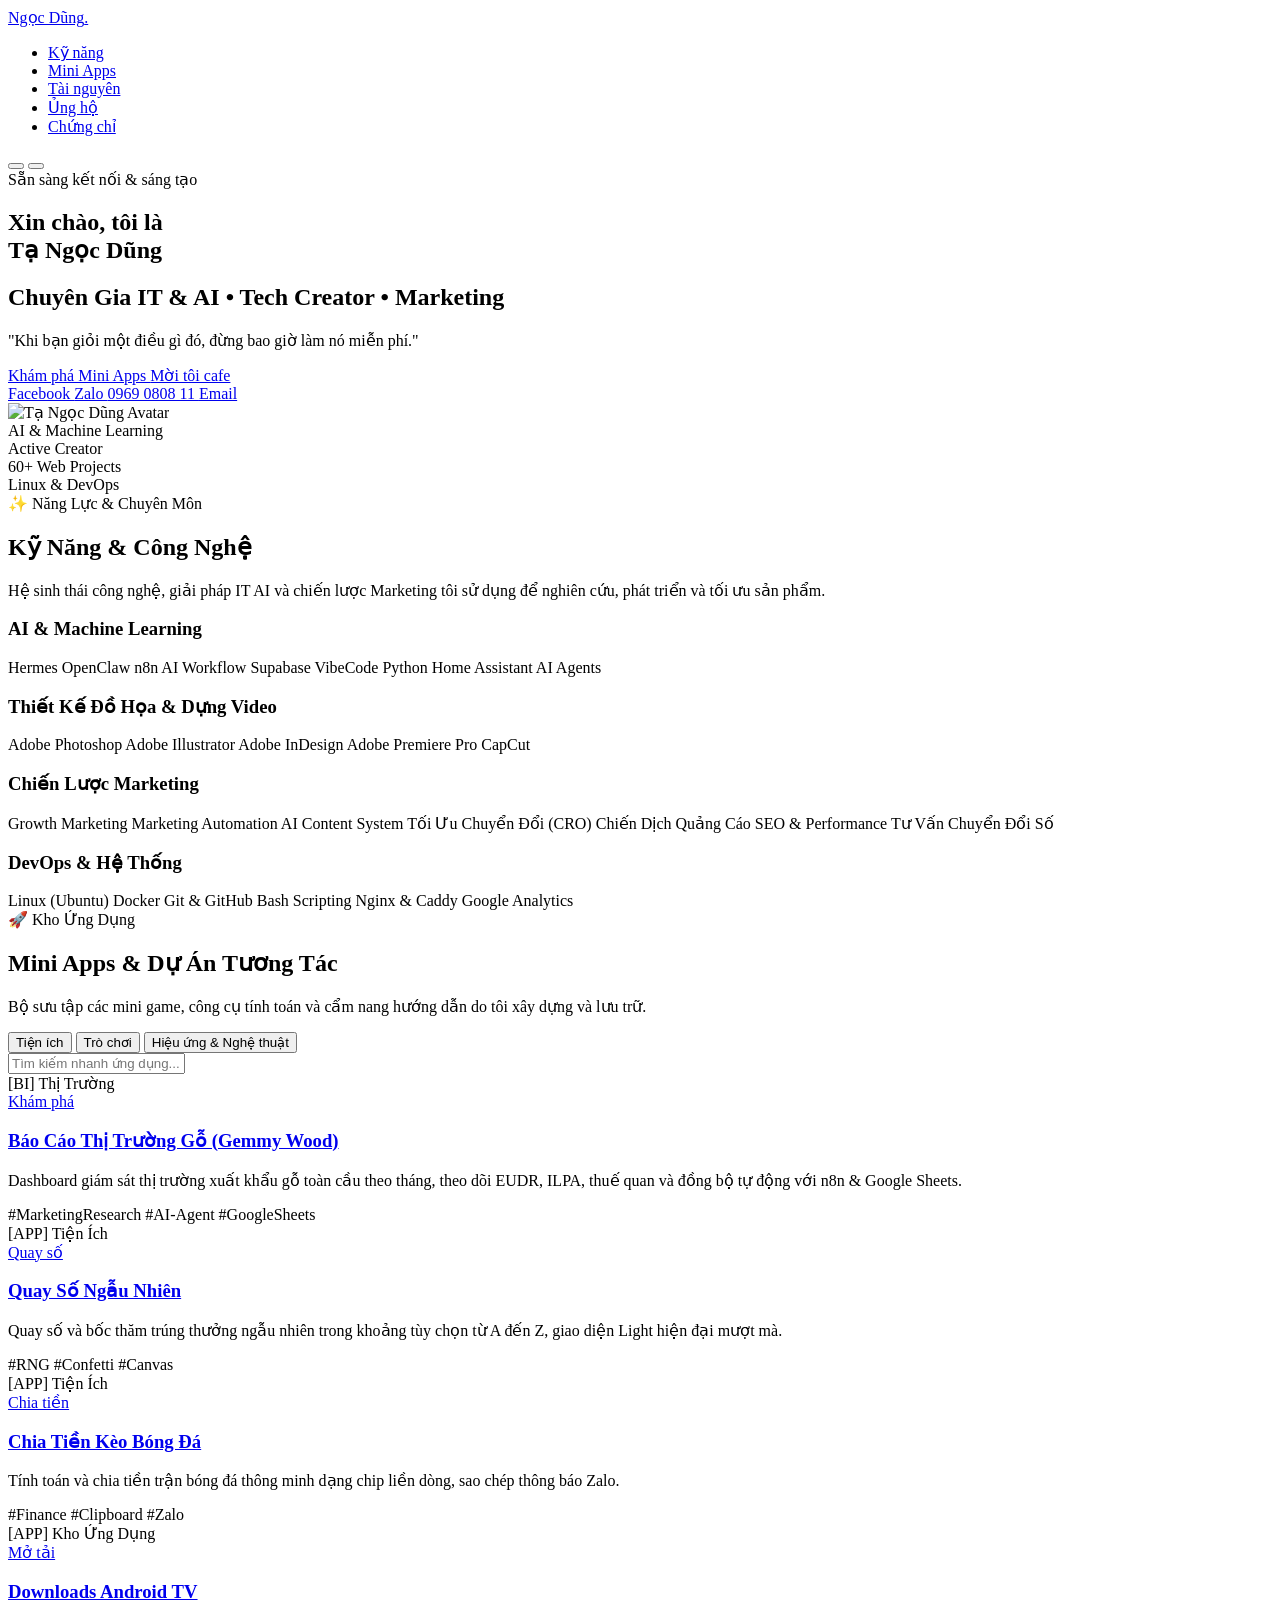
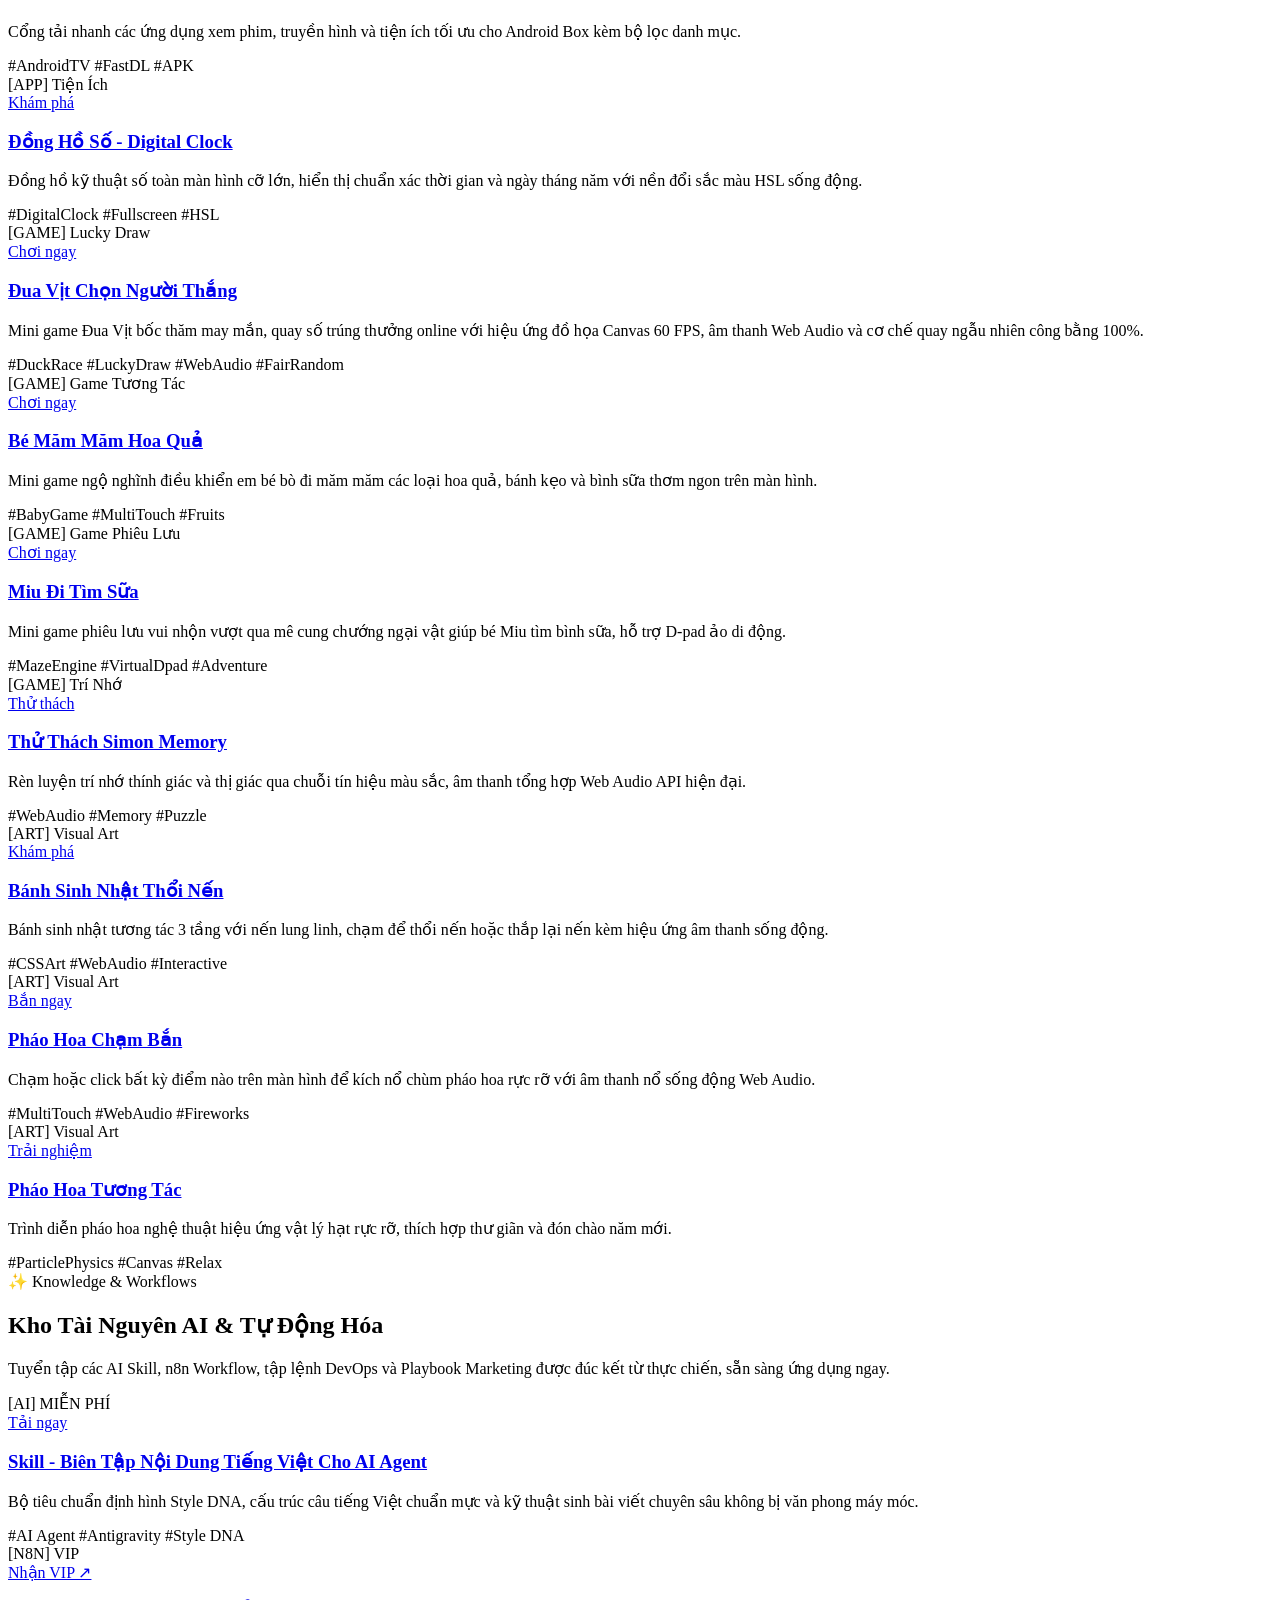
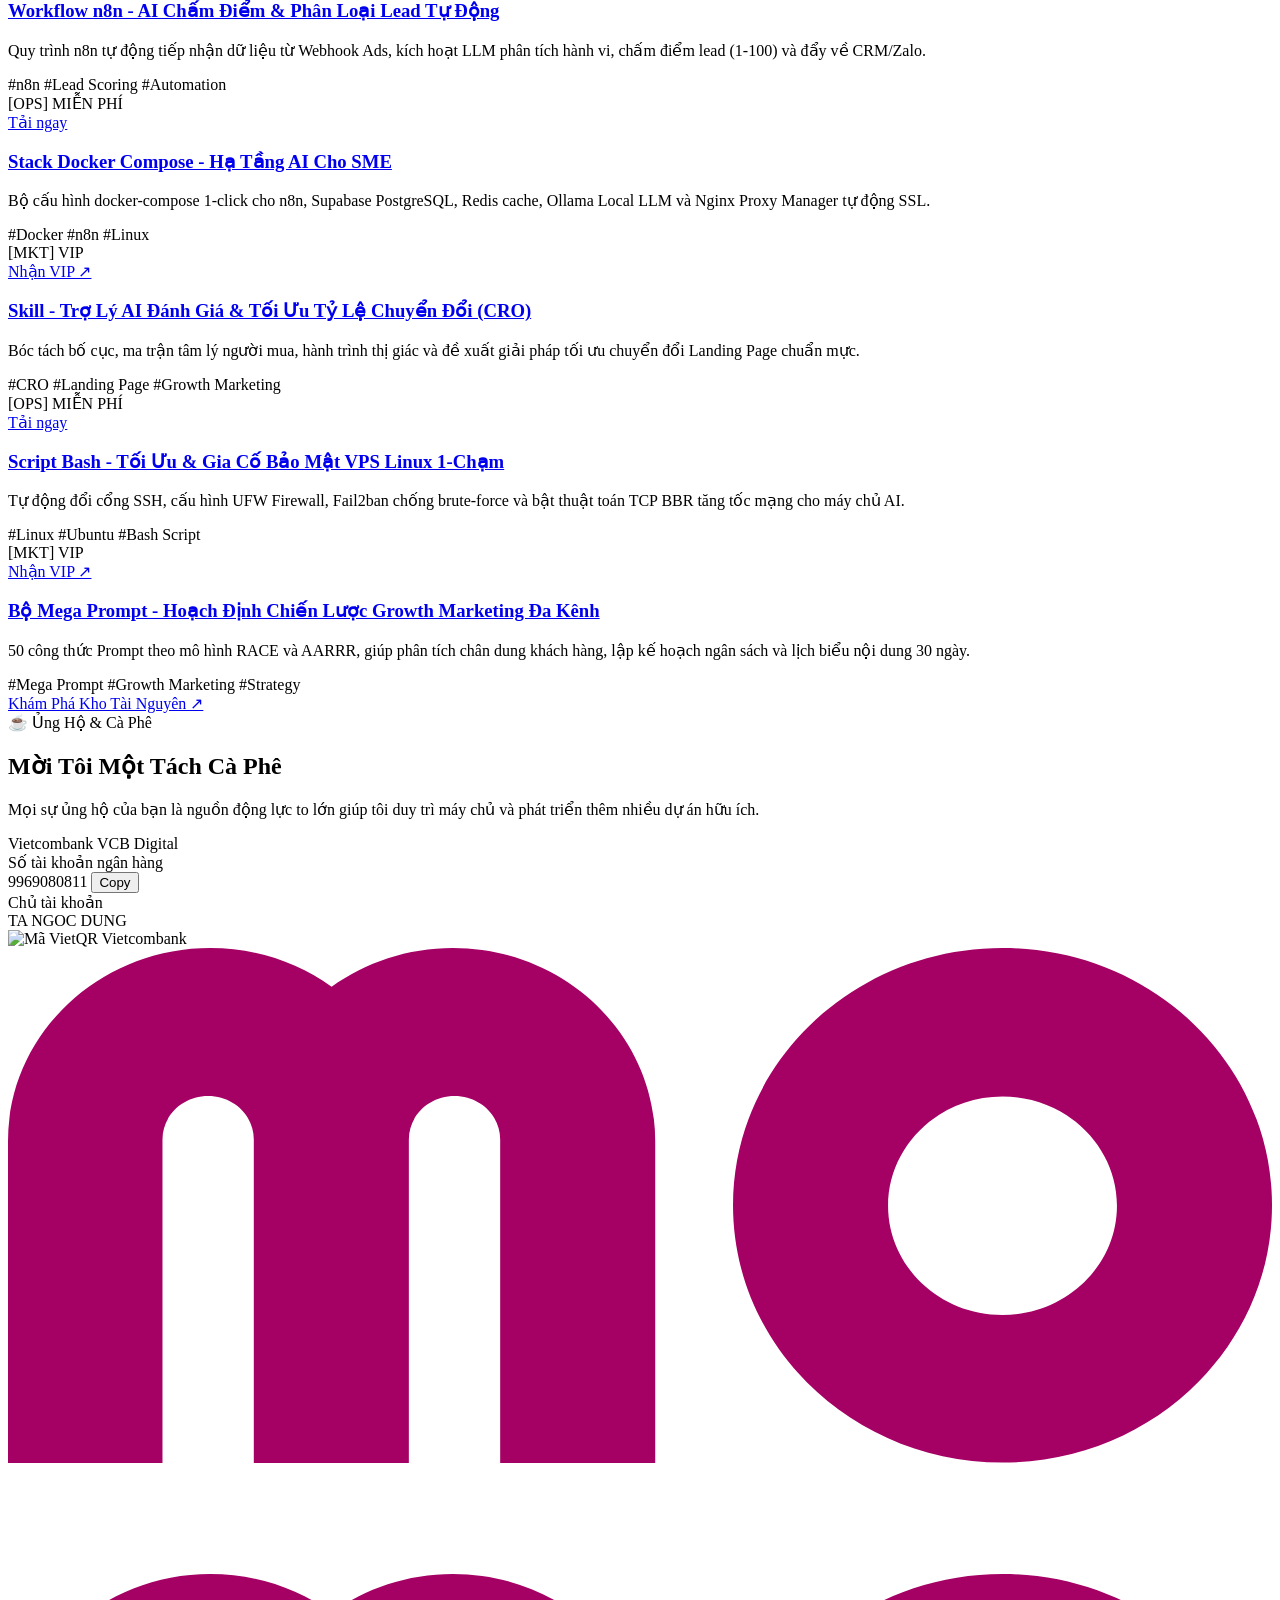
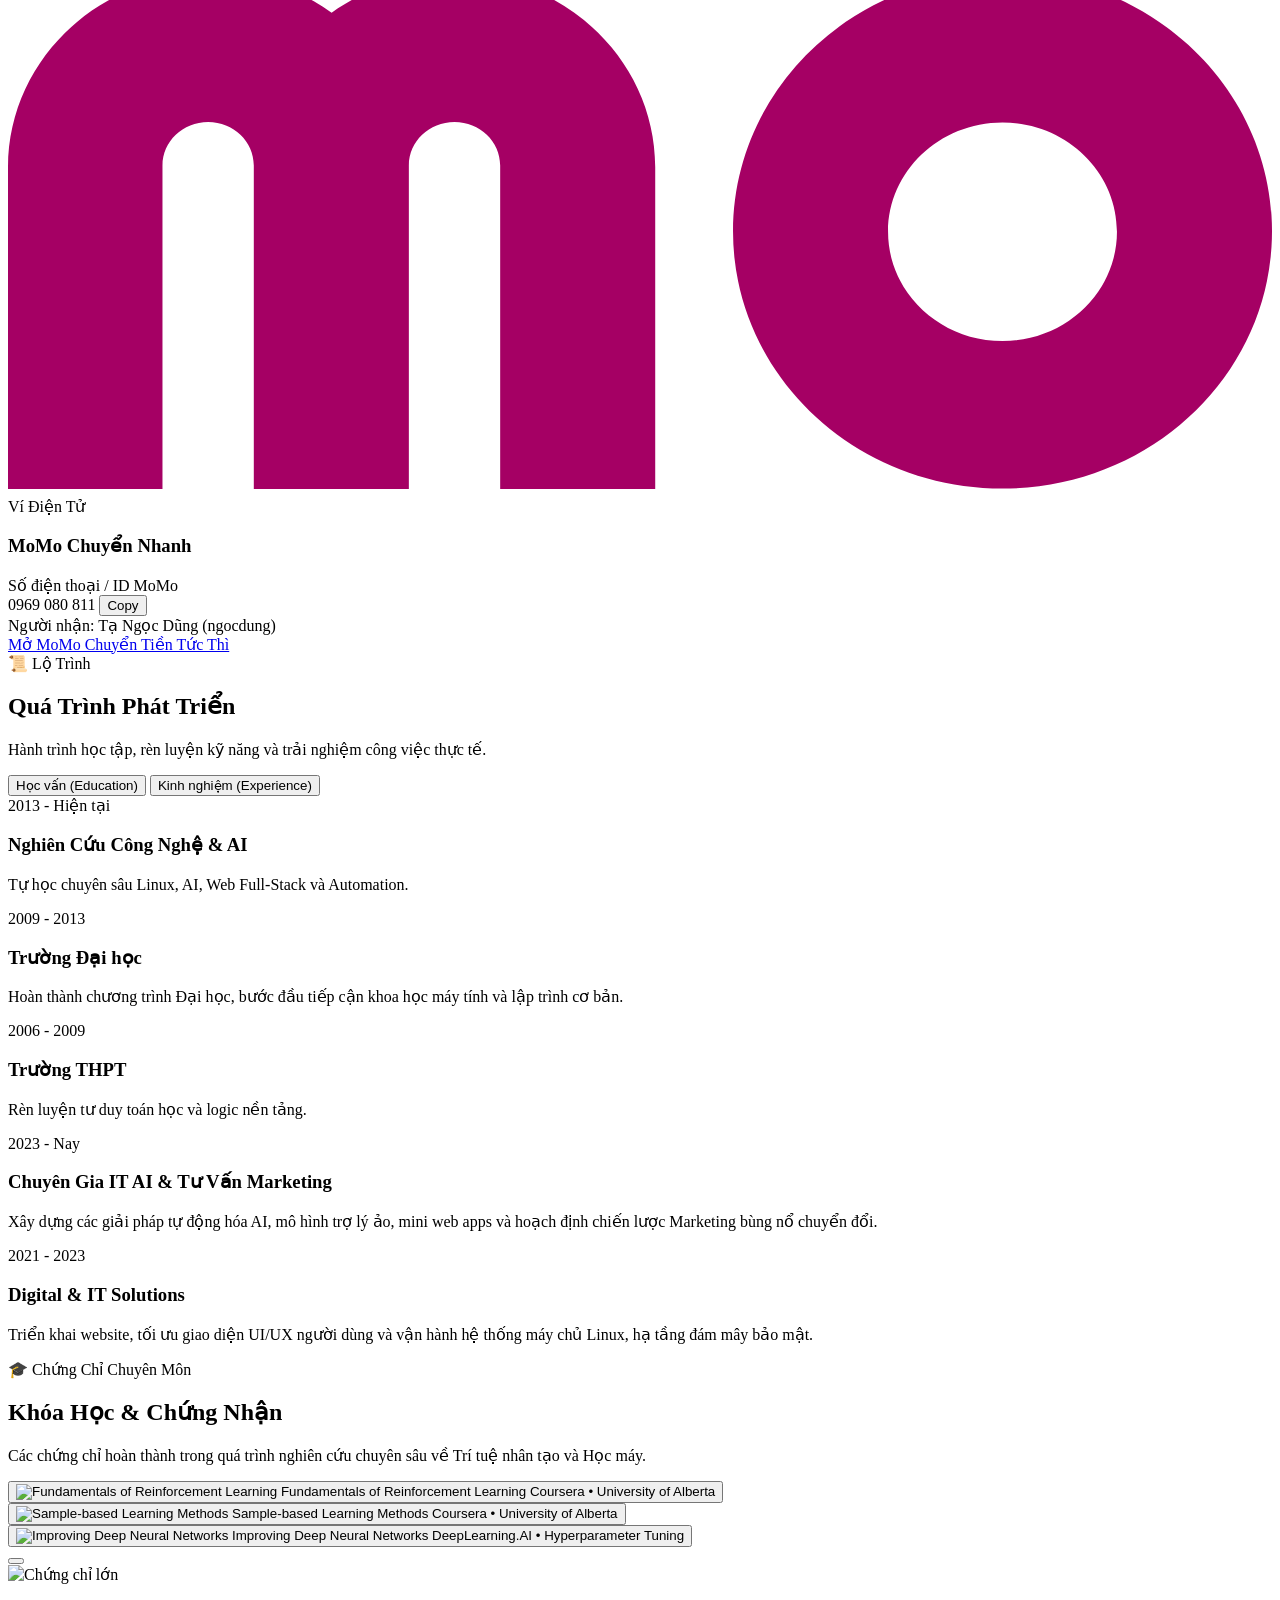
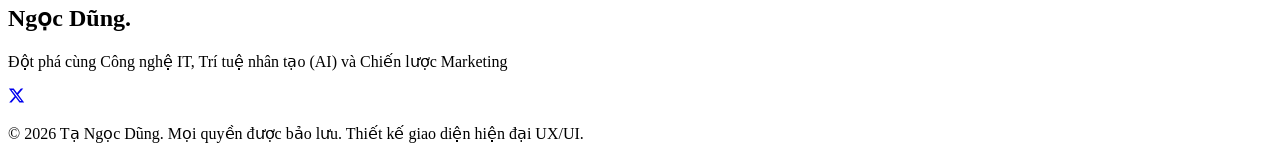
==== commit 60e650cf: "ngocdungx" ====
--- a/index.html
+++ b/index.html
@@ -361,22 +361,22 @@
                                 <span class="project-cat-badge badge-tool"><i class="uil uil-chart-line"></i> Thị Trường</span>
                             </div>
                             <div class="res-card-action">
-                                <a href="./project/research-gemmy/index.html" target="_blank" rel="noopener noreferrer"
+                                <a href="./project/marketing-research/index.html" target="_blank" rel="noopener noreferrer"
                                     class="btn-dl-direct">
                                     Khám phá <i class="uil uil-external-link-alt"></i>
                                 </a>
                             </div>
                         </div>
                         <h3 class="project-title res-card-title">
-                            <a href="./project/research-gemmy/index.html" target="_blank" rel="noopener noreferrer">
+                            <a href="./project/marketing-research/index.html" target="_blank" rel="noopener noreferrer">
                                 Báo Cáo Thị Trường Gỗ (Gemmy Wood)
                             </a>
                         </h3>
                         <p class="project-desc res-card-desc">
-                            Dashboard giám sát thị trường xuất khẩu gỗ toàn cầu, theo dõi EUDR, cước tàu và tự động đồng bộ thời gian thực với n8n & Google Sheets.
+                            Dashboard giám sát thị trường xuất khẩu gỗ toàn cầu theo tháng, theo dõi EUDR, ILPA, thuế quan và đồng bộ tự động với n8n & Google Sheets.
                         </p>
                         <div class="project-tags res-card-tags">
-                            <span class="res-tag-chip">#MarketResearch</span>
+                            <span class="res-tag-chip">#MarketingResearch</span>
                             <span class="res-tag-chip">#AI-Agent</span>
                             <span class="res-tag-chip">#GoogleSheets</span>
                         </div>
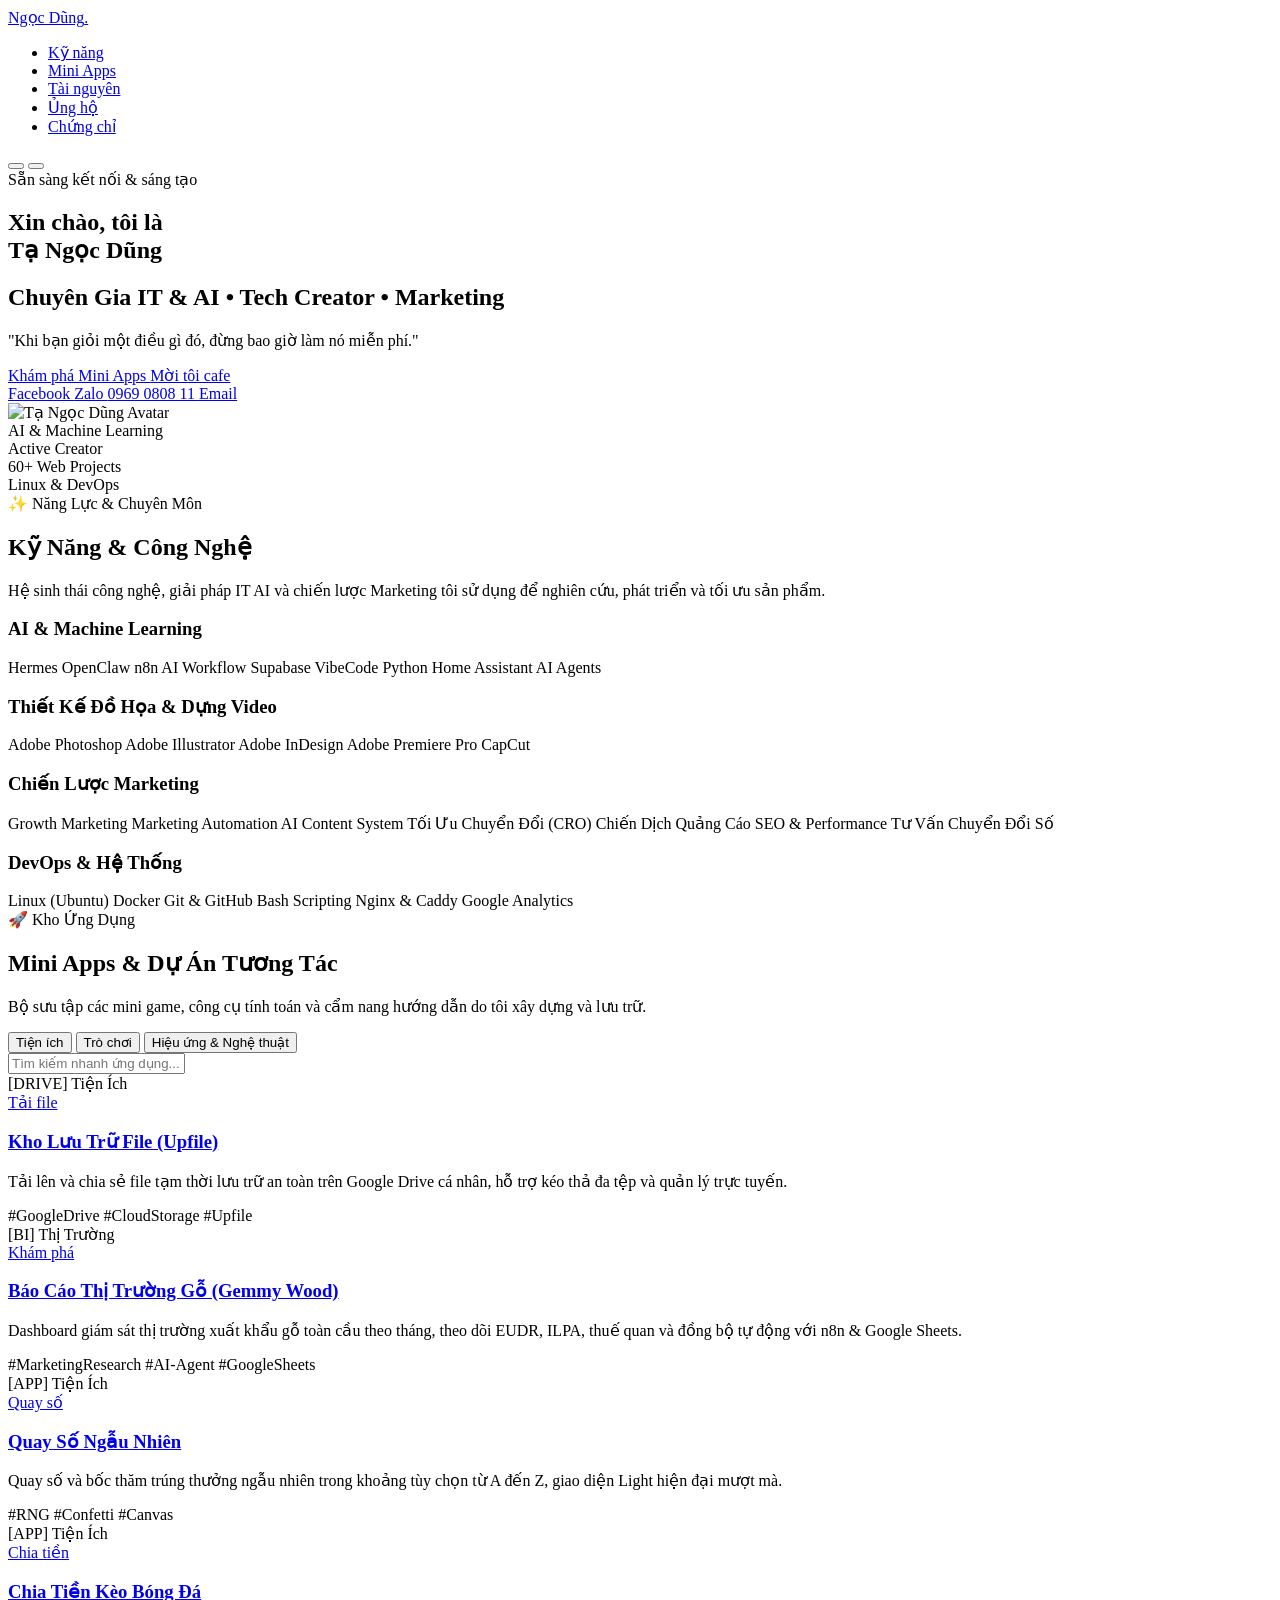
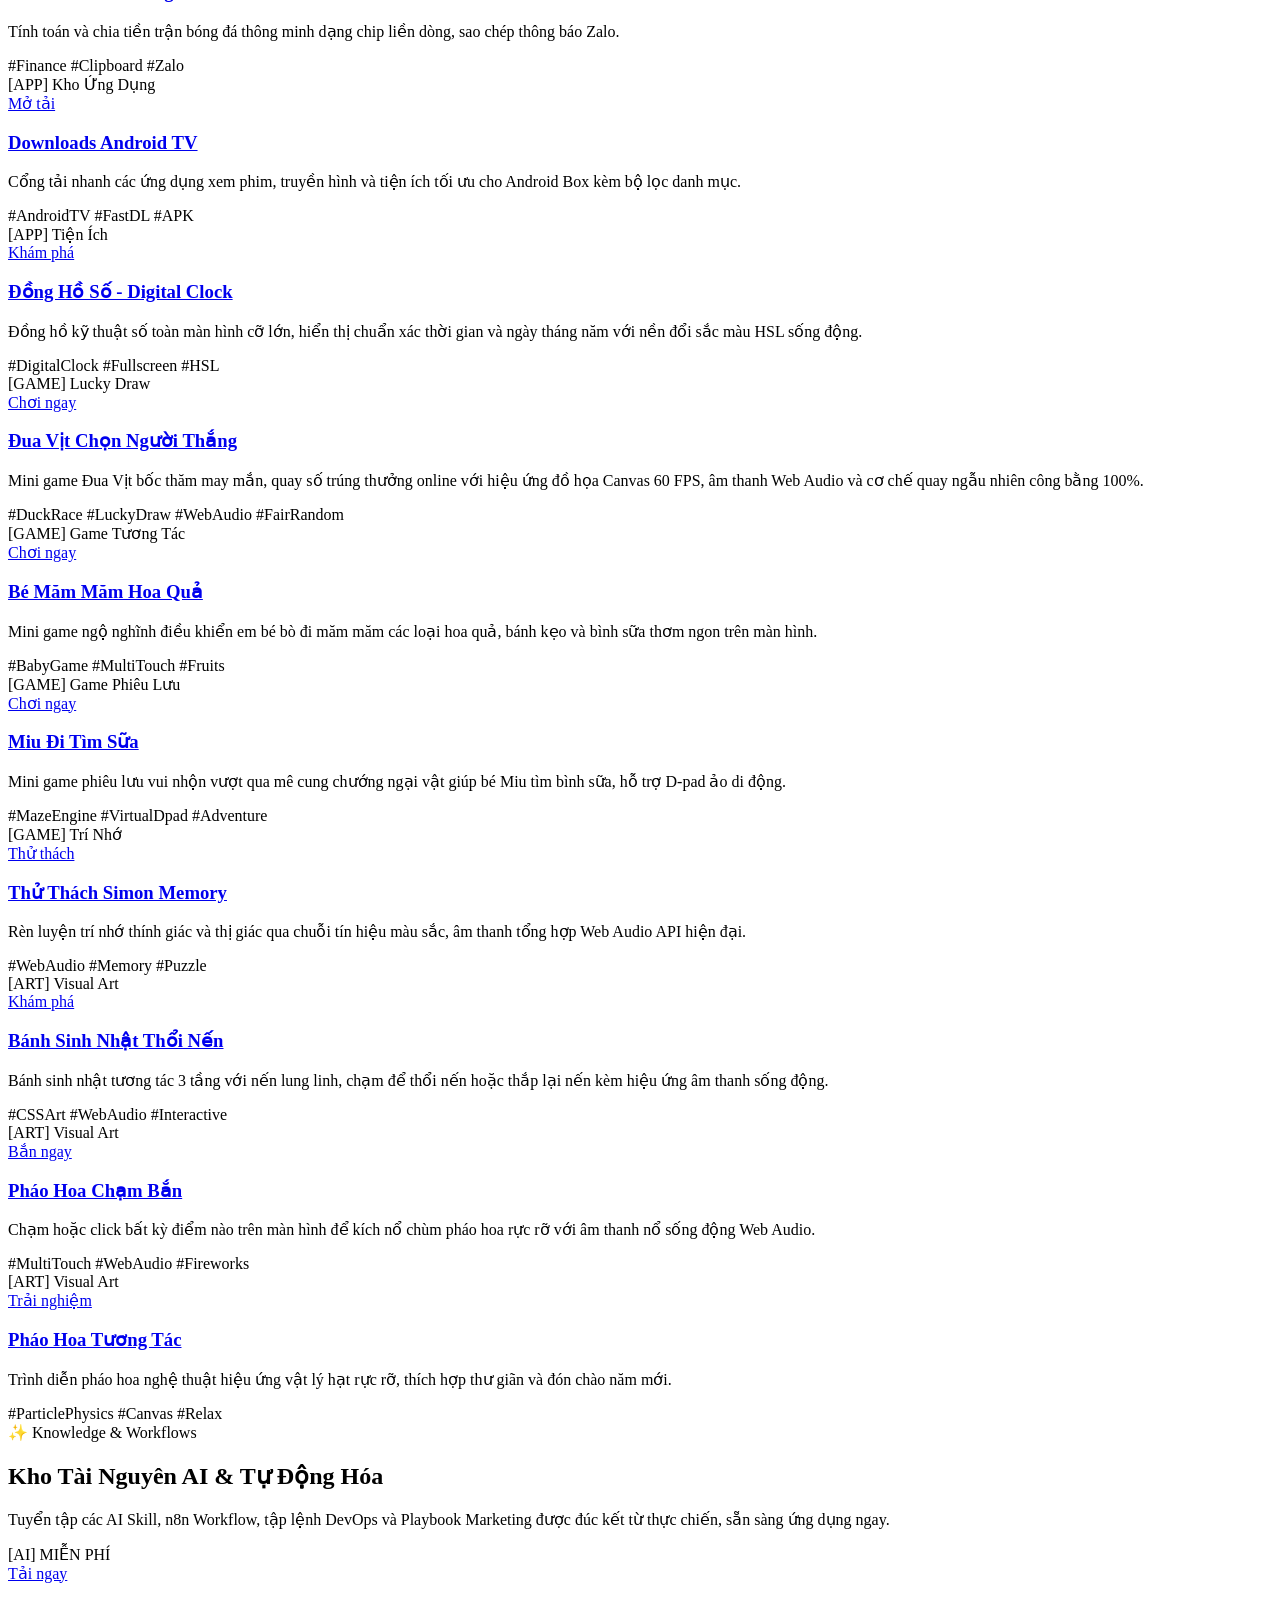
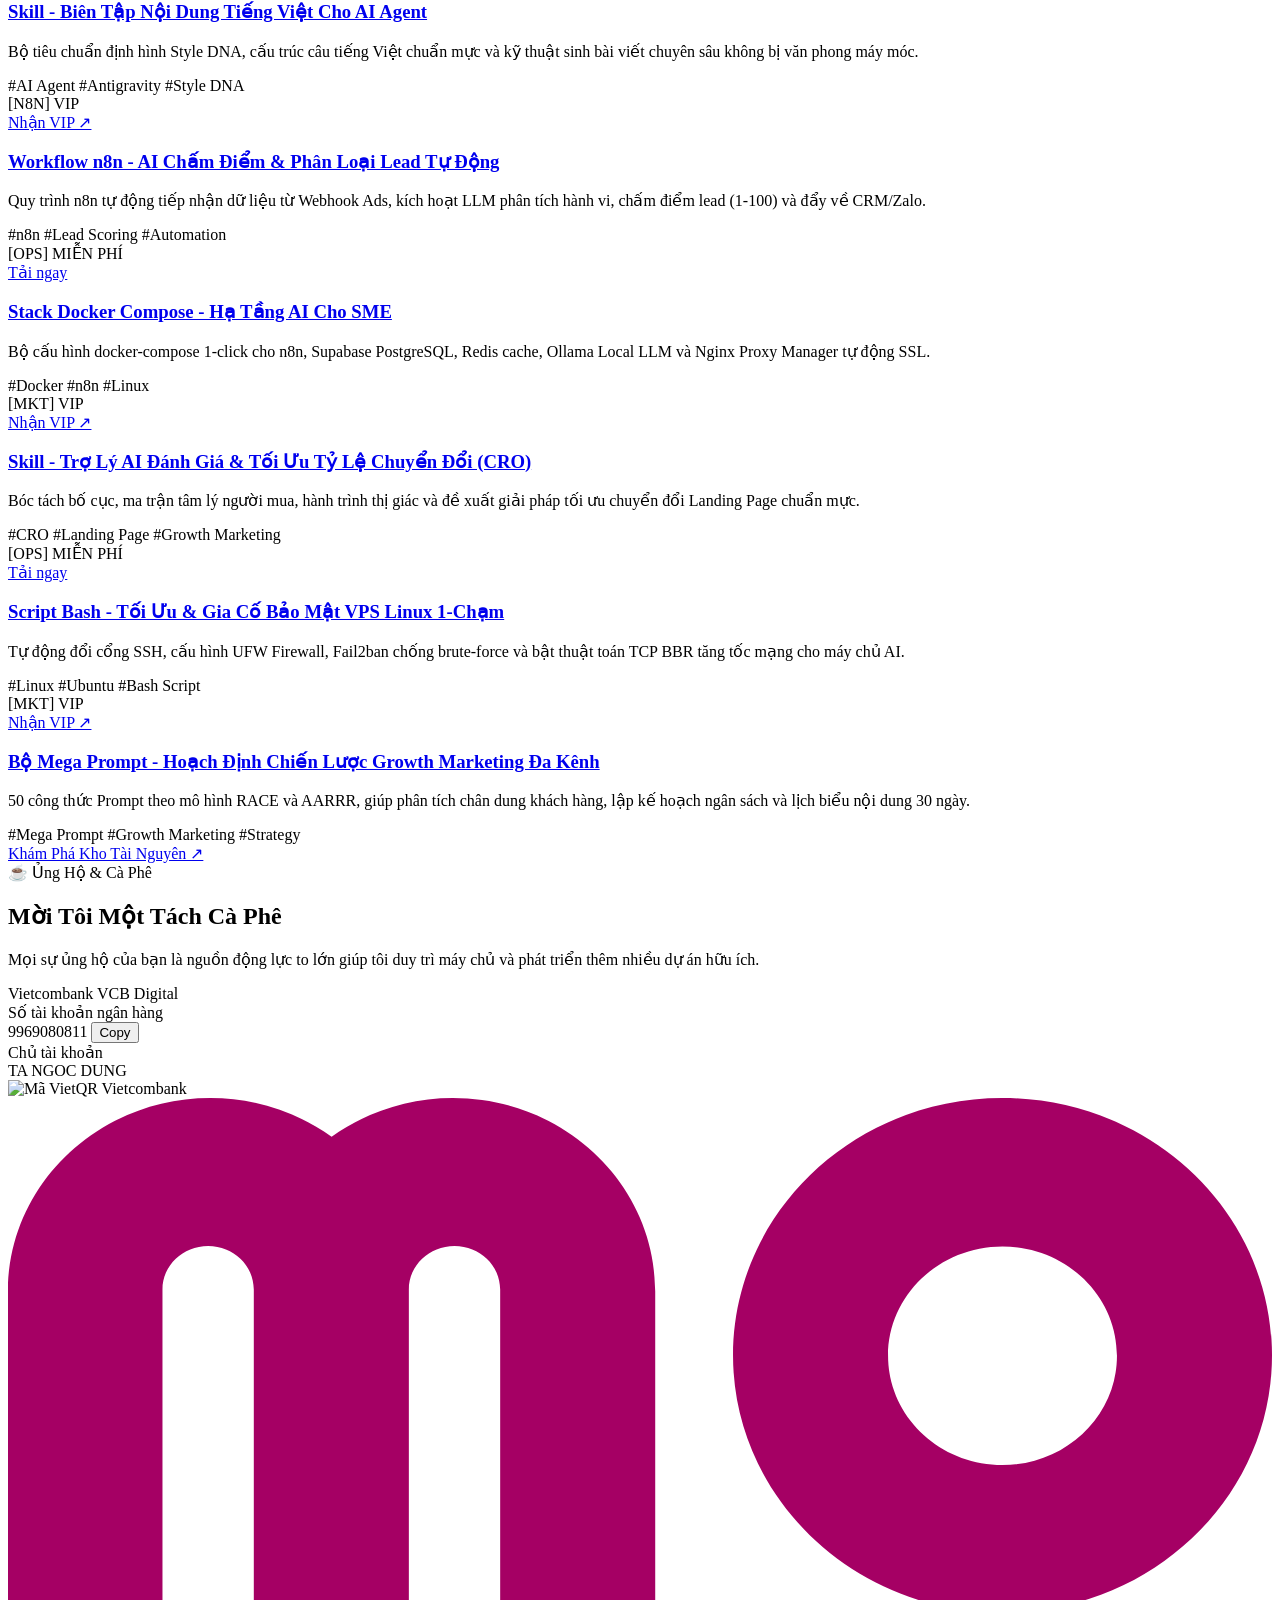
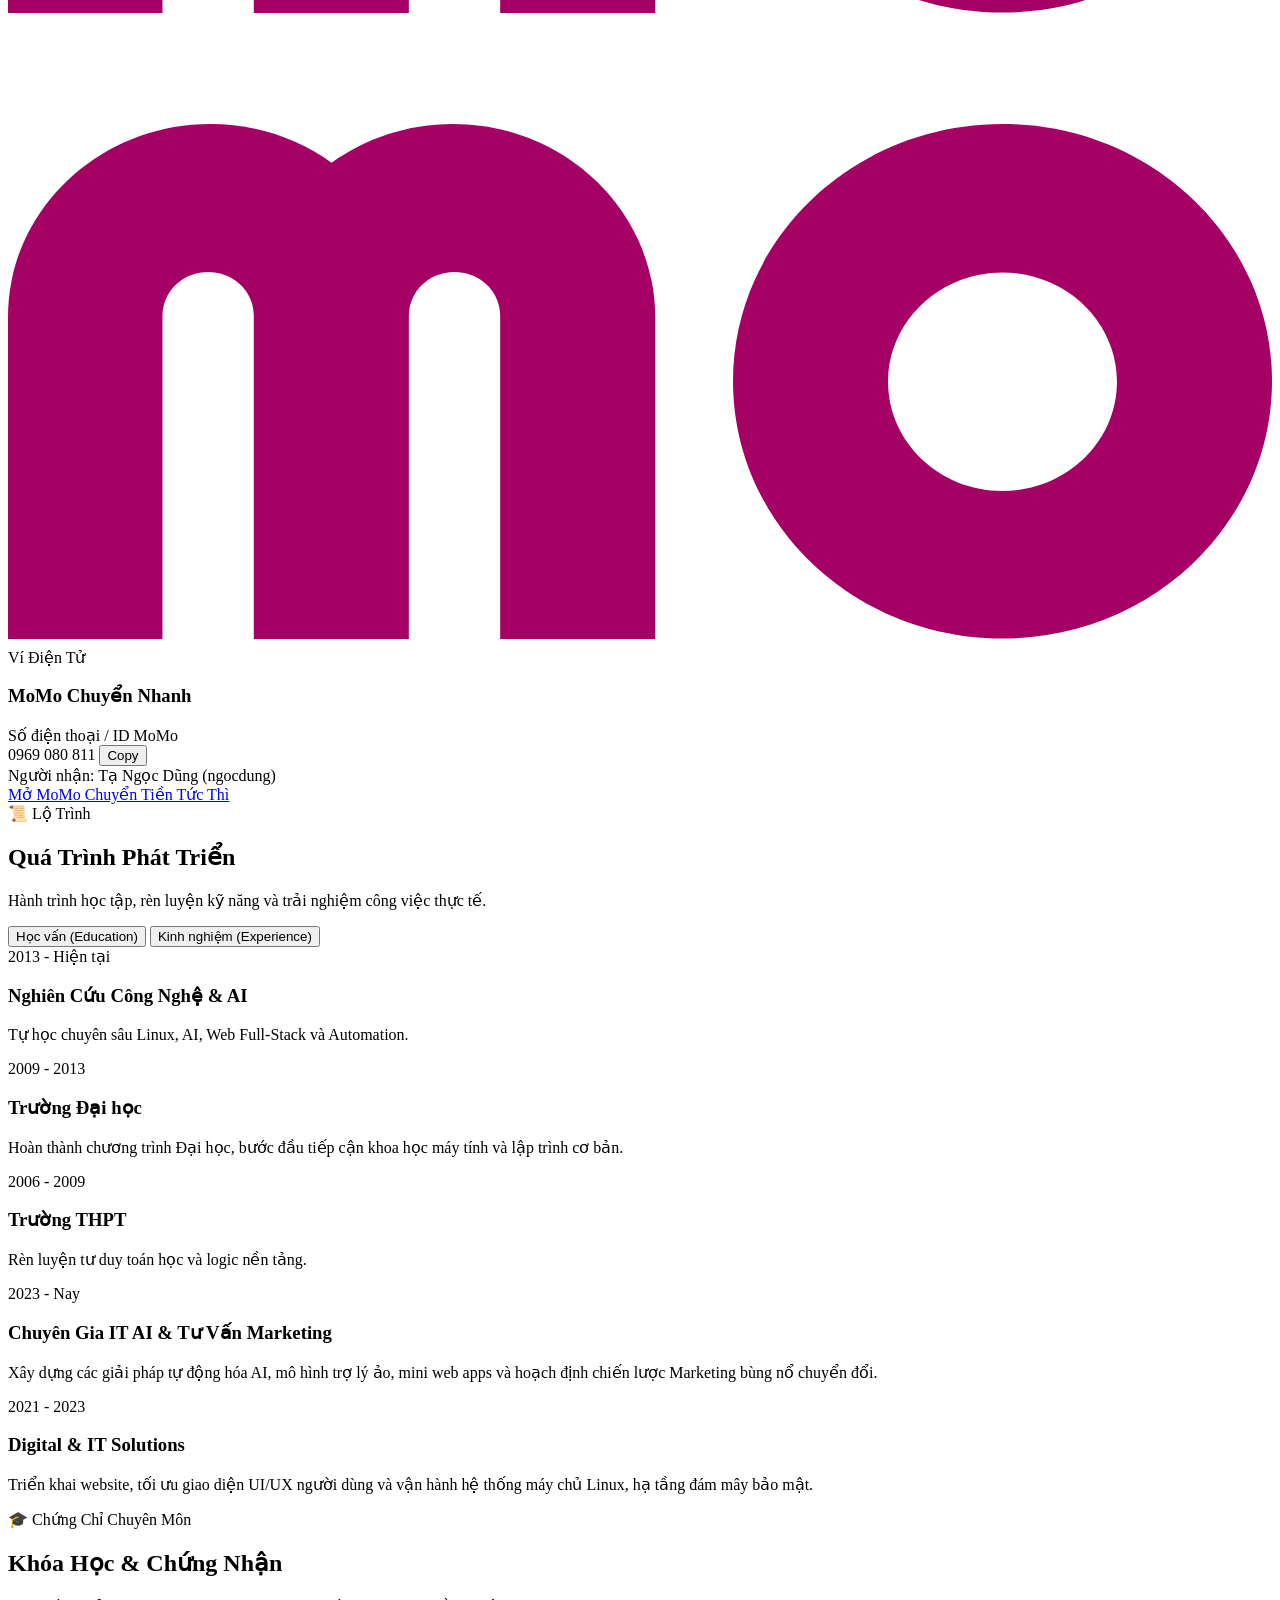
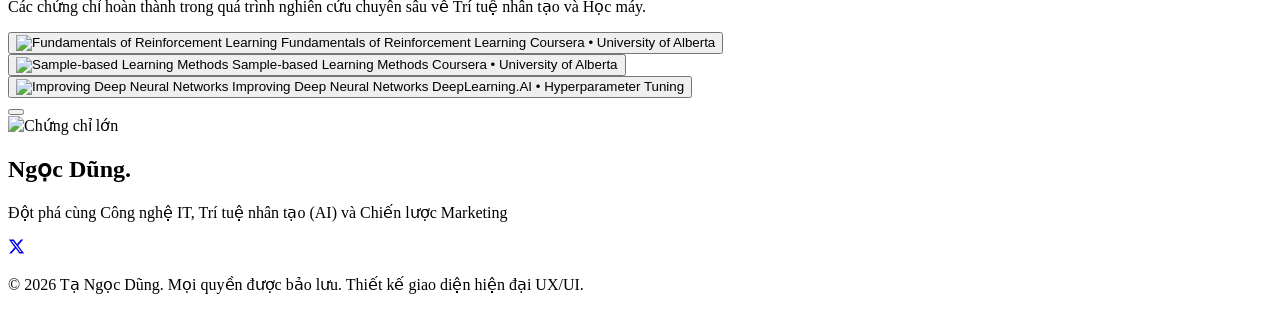
==== commit 33f2db79: "feat: add Upfile app card to homepage and sitemap" ====
--- a/index.html
+++ b/index.html
@@ -350,8 +350,37 @@
                     </div>
                 </div>
 
-                <!-- Projects Grid: Chỉ chứa 15 ứng dụng thực tế hoạt động -->
+                <!-- Projects Grid: Chỉ chứa các ứng dụng thực tế hoạt động -->
                 <div class="projects-grid" id="projects-grid">
+
+                    <!-- App: Kho Lưu Trữ File (Upfile) -->
+                    <div class="project-card res-card" data-category="tool">
+                        <div class="res-card-meta">
+                            <div class="res-card-badges">
+                                <span class="res-letter-block">[DRIVE]</span>
+                                <span class="project-cat-badge badge-tool"><i class="uil uil-cloud-upload"></i> Tiện Ích</span>
+                            </div>
+                            <div class="res-card-action">
+                                <a href="./project/upfile/index.html" target="_blank" rel="noopener noreferrer"
+                                    class="btn-dl-direct">
+                                    Tải file <i class="uil uil-external-link-alt"></i>
+                                </a>
+                            </div>
+                        </div>
+                        <h3 class="project-title res-card-title">
+                            <a href="./project/upfile/index.html" target="_blank" rel="noopener noreferrer">
+                                Kho Lưu Trữ File (Upfile)
+                            </a>
+                        </h3>
+                        <p class="project-desc res-card-desc">
+                            Tải lên và chia sẻ file tạm thời lưu trữ an toàn trên Google Drive cá nhân, hỗ trợ kéo thả đa tệp và quản lý trực tuyến.
+                        </p>
+                        <div class="project-tags res-card-tags">
+                            <span class="res-tag-chip">#GoogleDrive</span>
+                            <span class="res-tag-chip">#CloudStorage</span>
+                            <span class="res-tag-chip">#Upfile</span>
+                        </div>
+                    </div>
 
                     <!-- App: Báo Cáo & Phân Tích Thị Trường Gỗ (Gemmy Wood) -->
                     <div class="project-card res-card" data-category="tool">
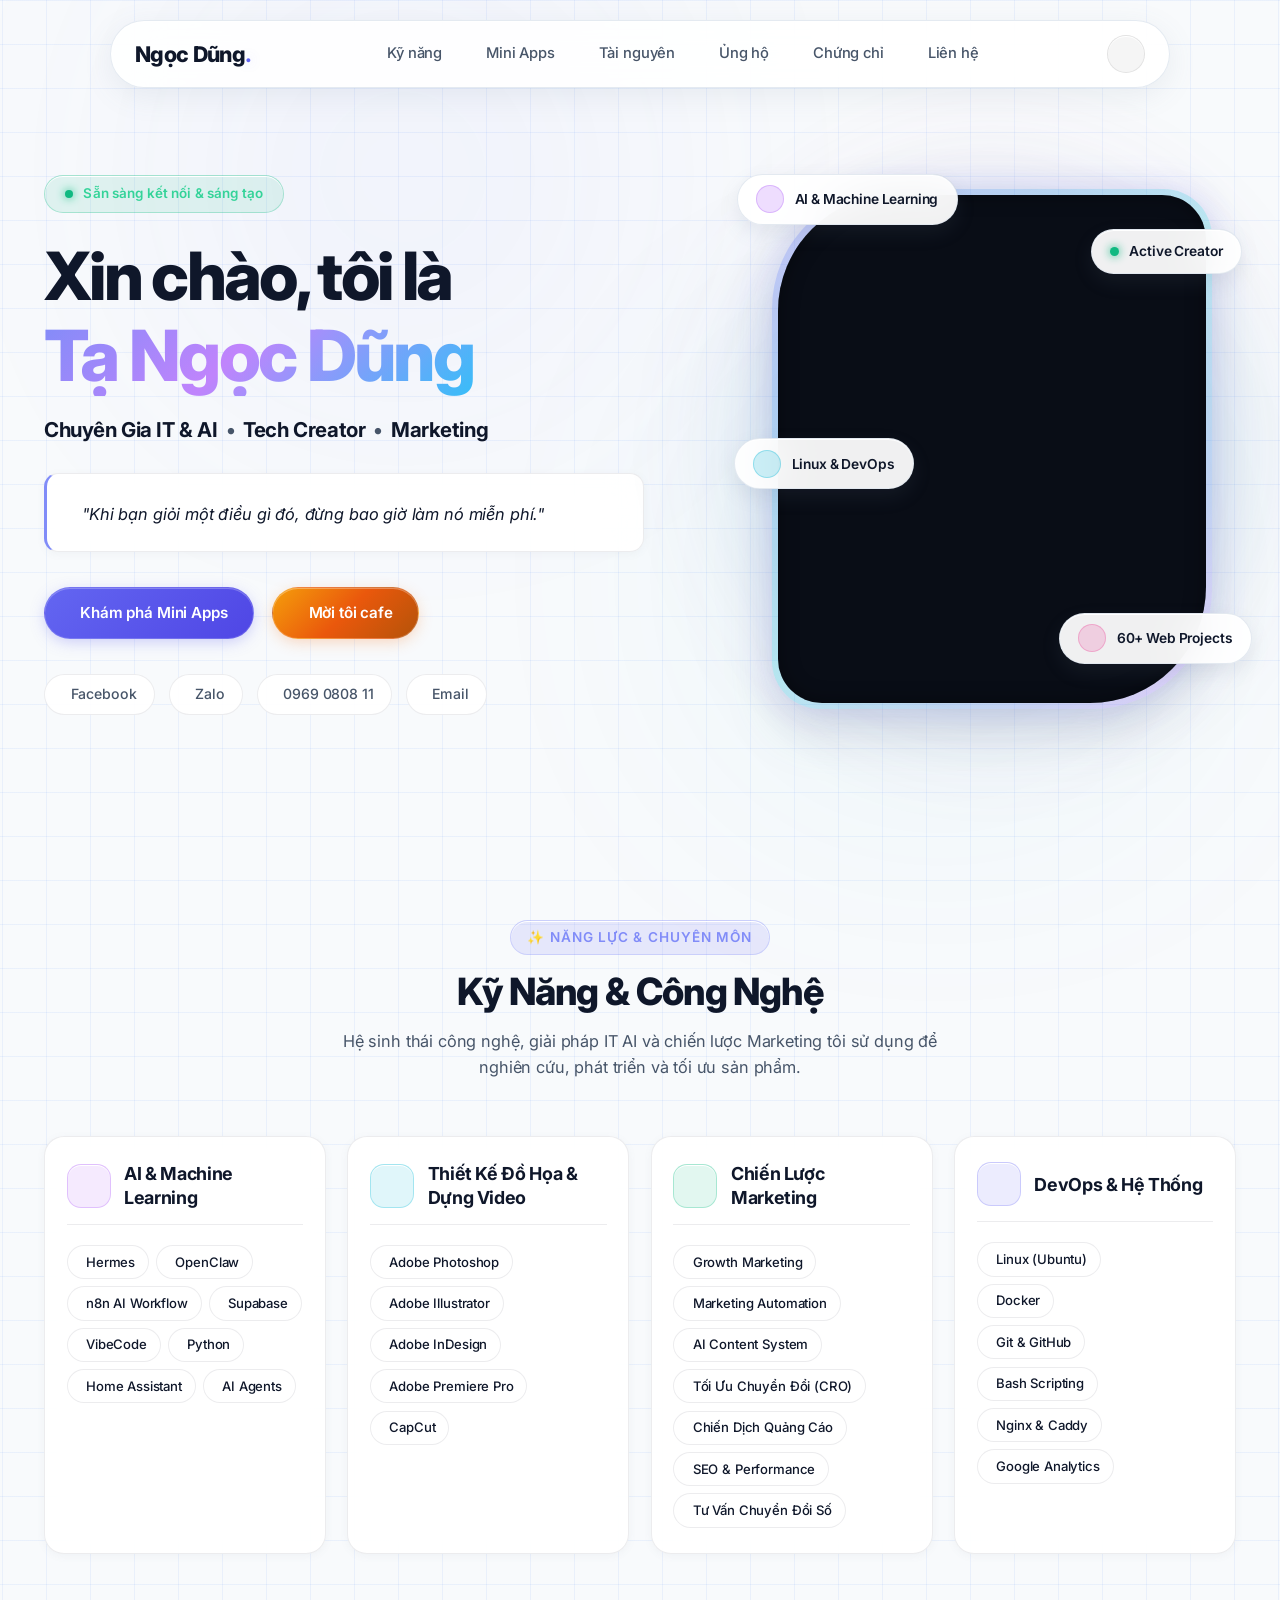
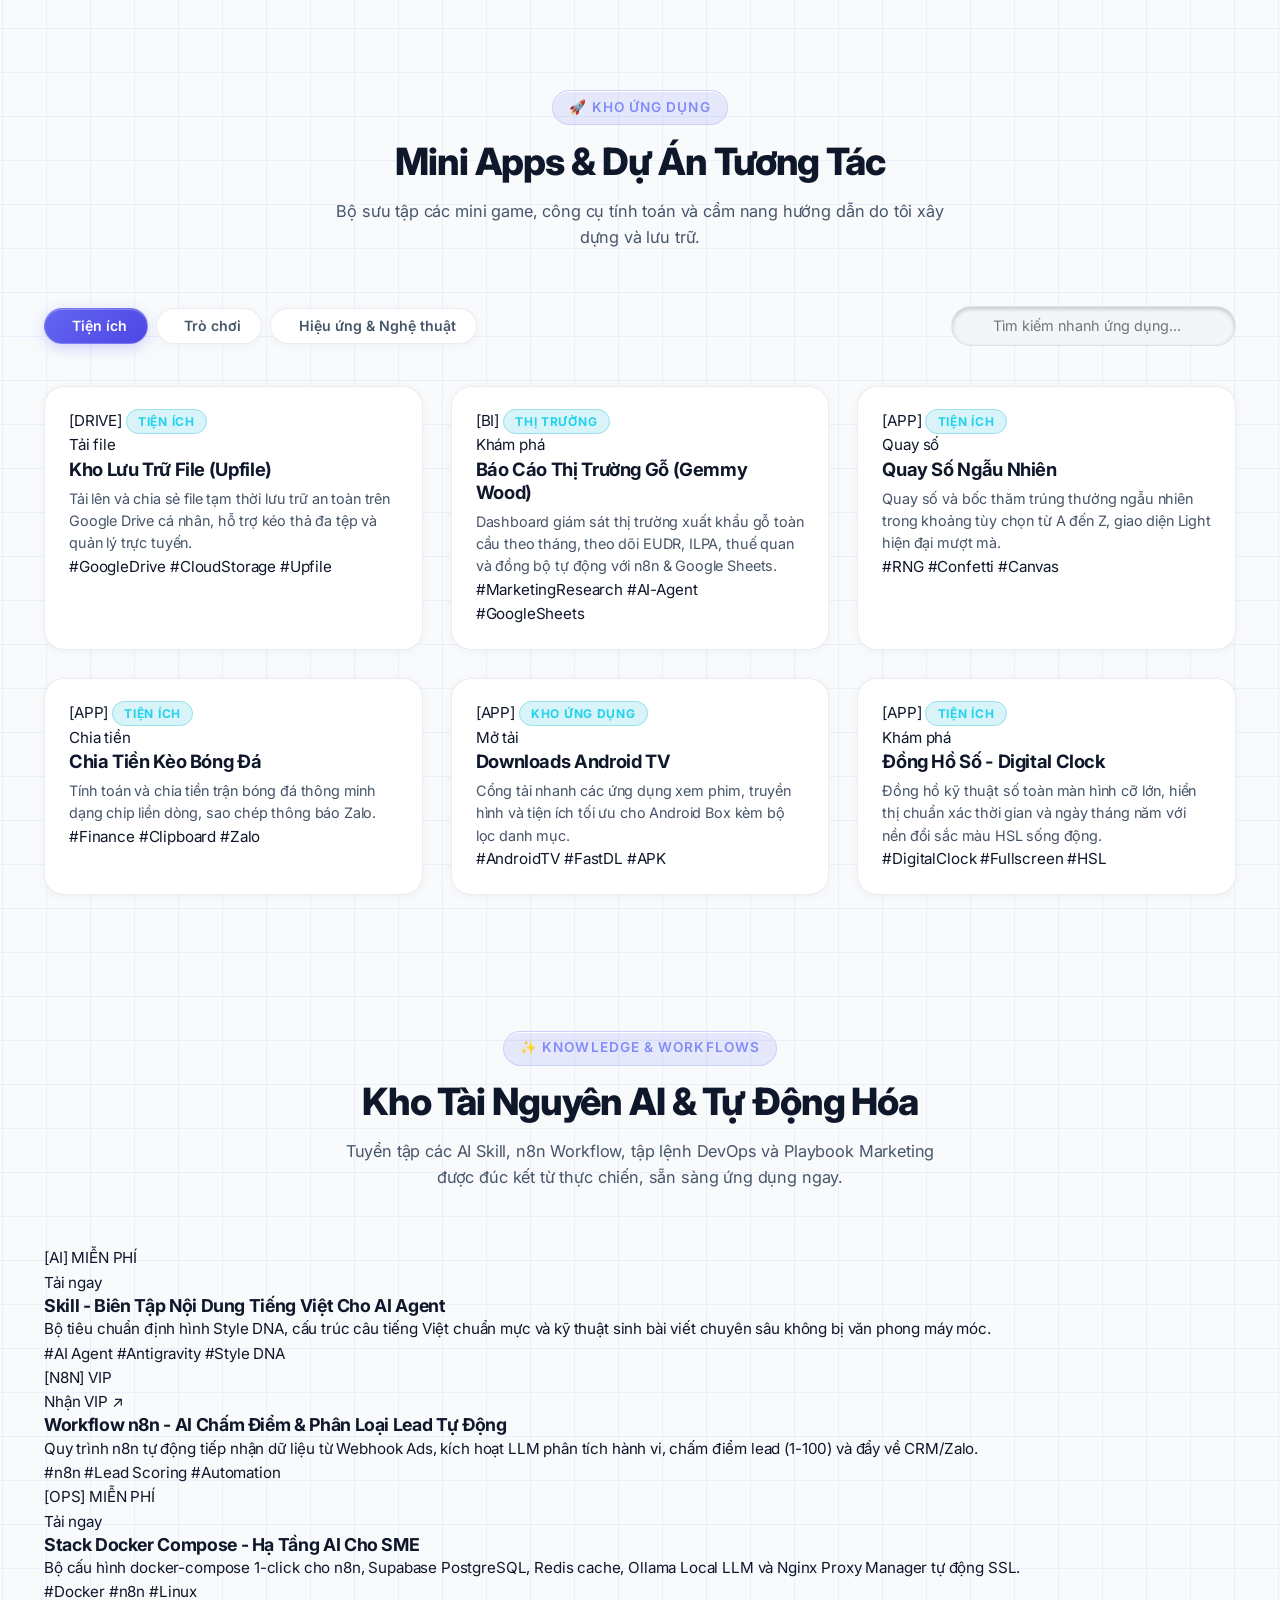
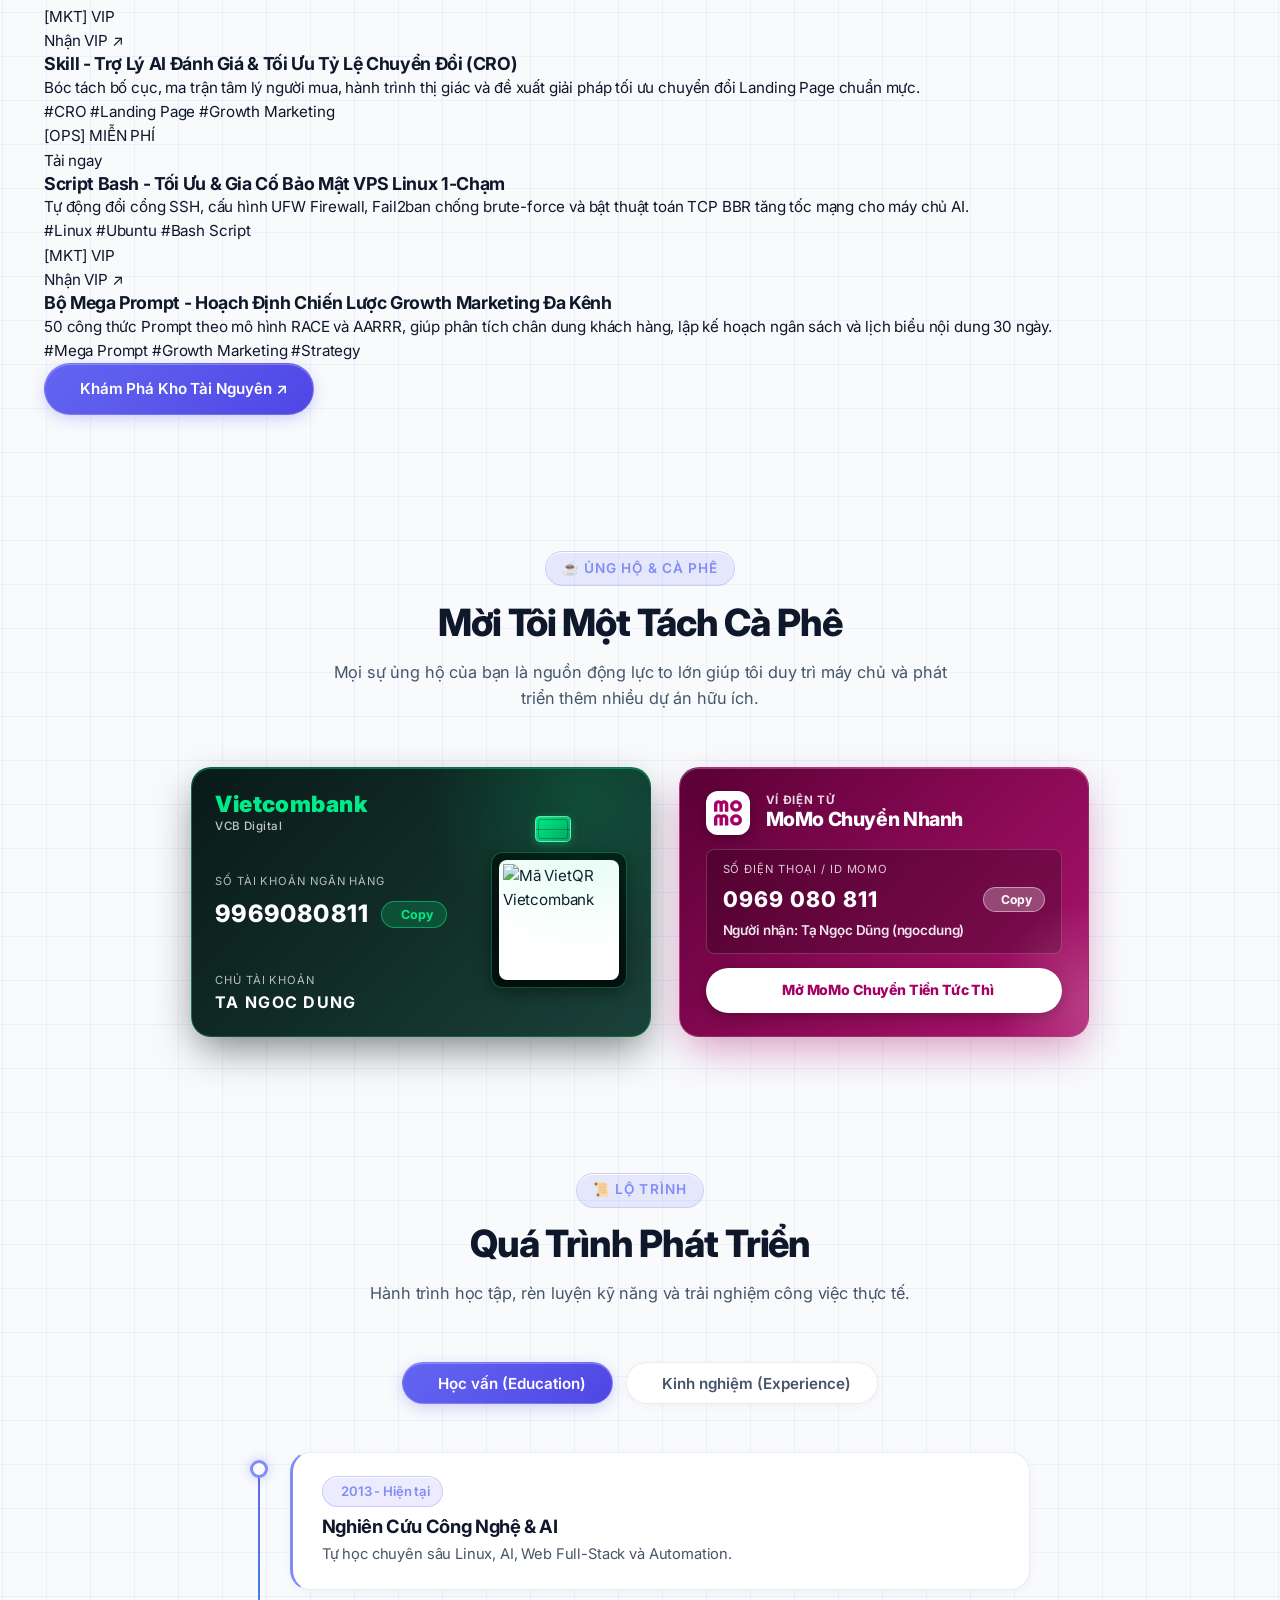
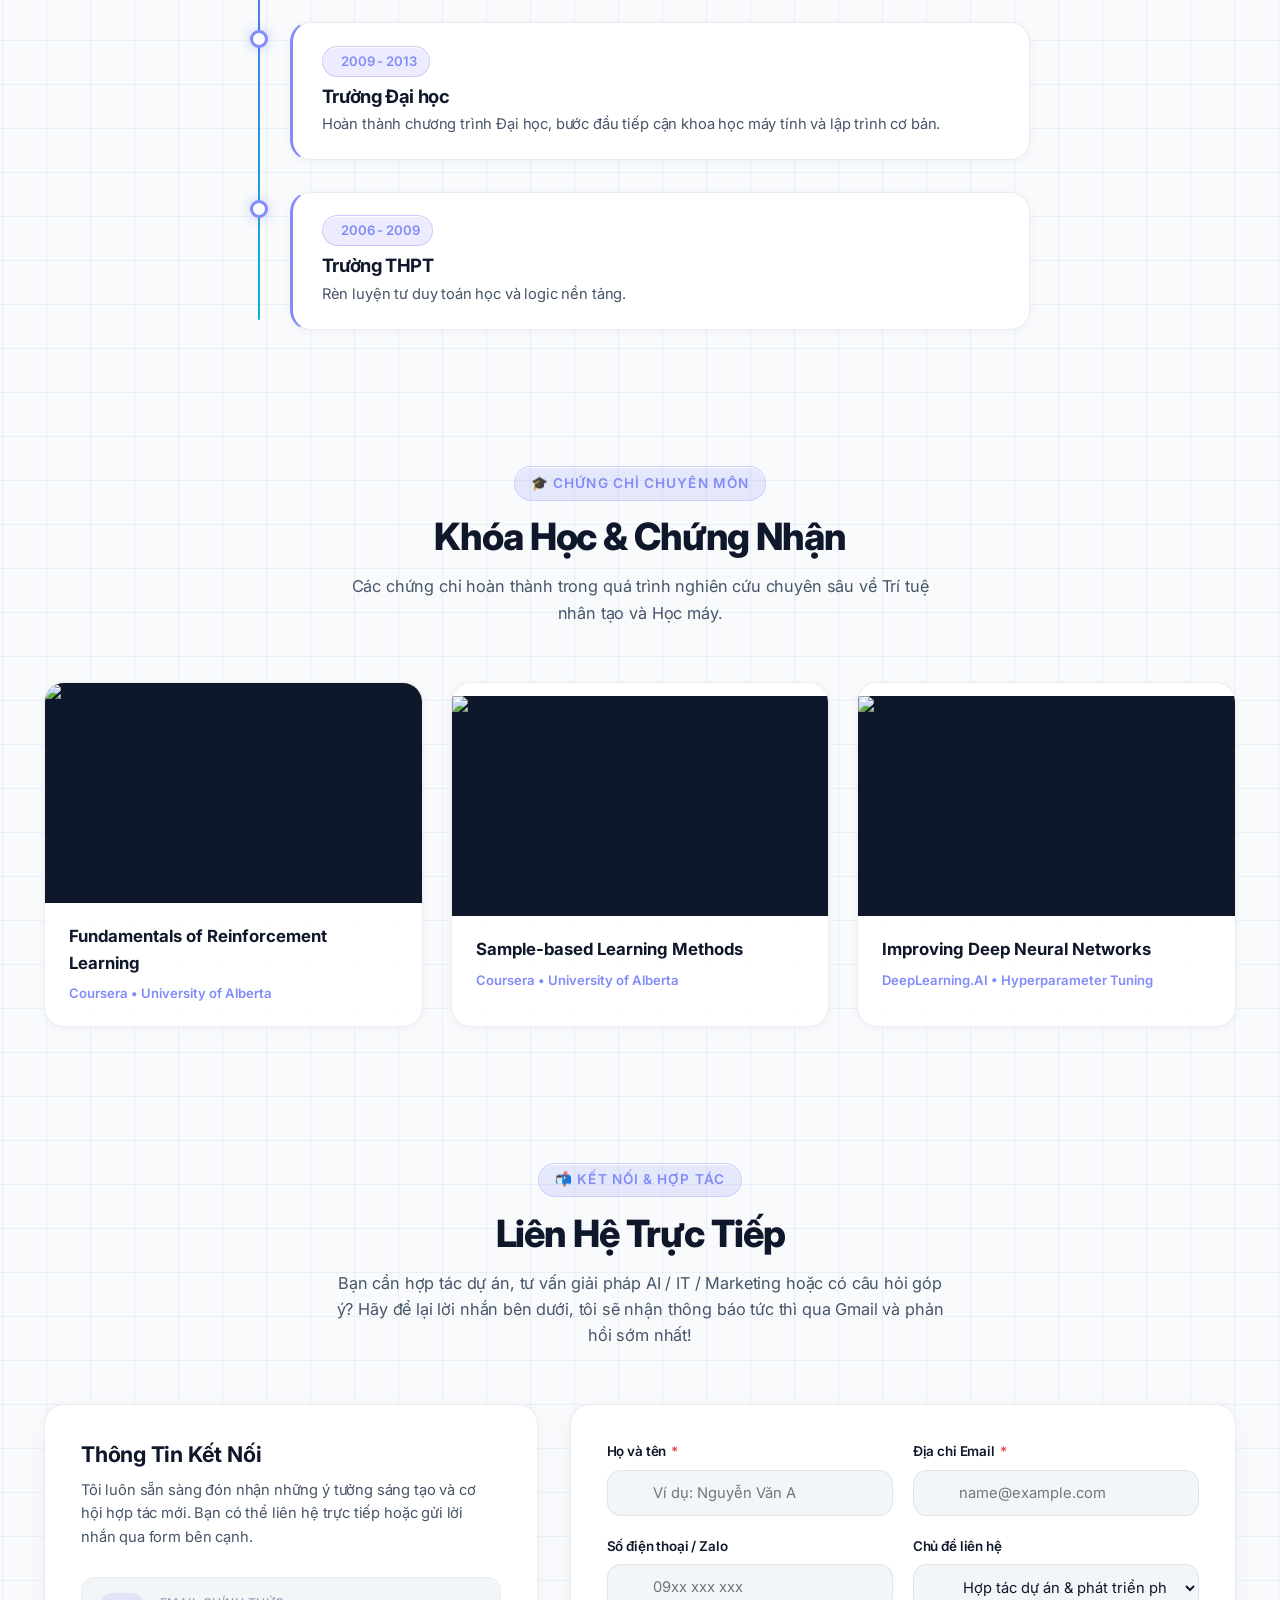
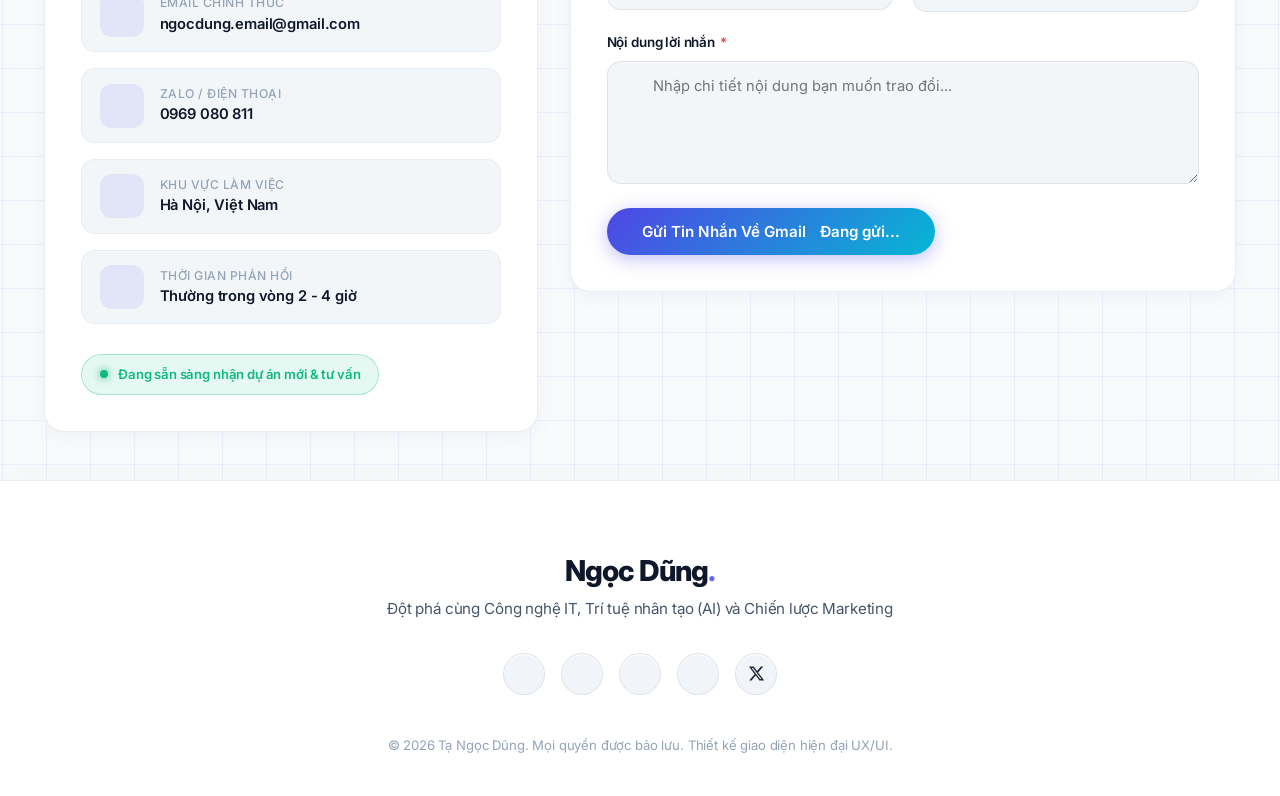
==== commit d230140d: "feat: add 14-day auto cleanup & contact form with Gmail notification" ====
--- a/index.html
+++ b/index.html
@@ -69,7 +69,7 @@
         href="https://fonts.googleapis.com/css2?family=Inter:wght@300;400;500;600;700;800;900&display=swap" />
 
     <!--==================== MAIN CSS ====================-->
-    <link rel="stylesheet" href="assets/css/styles.css?v=6.0" />
+    <link rel="stylesheet" href="assets/css/styles.css?v=6.1" />
     <link rel="stylesheet" href="assets/css/resources.css?v=1.6" />
 
     <!-- Global site tag (gtag.js) - Google Analytics -->
@@ -115,6 +115,11 @@
                             <i class="uil uil-award"></i> Chứng chỉ
                         </a>
                     </li>
+                    <li class="nav__item">
+                        <a href="#Contact" class="nav__link">
+                            <i class="uil uil-envelope-alt"></i> Liên hệ
+                        </a>
+                    </li>
                 </ul>
             </div>
 
@@ -1211,6 +1216,143 @@
                             <span class="cert-issuer">DeepLearning.AI • Hyperparameter Tuning</span>
                         </span>
                     </button>
+                </div>
+            </div>
+        </section>
+
+        <!--==================== CONTACT ME ====================-->
+        <section class="section" id="Contact">
+            <div class="container">
+                <div class="section__header">
+                    <span class="section__badge">📬 Kết Nối & Hợp Tác</span>
+                    <h2 class="section__title">Liên Hệ Trực Tiếp</h2>
+                    <p class="section__subtitle">Bạn cần hợp tác dự án, tư vấn giải pháp AI / IT / Marketing hoặc có câu hỏi góp ý? Hãy để lại lời nhắn bên dưới, tôi sẽ nhận thông báo tức thì qua Gmail và phản hồi sớm nhất!</p>
+                </div>
+
+                <div class="contact__container">
+                    <!-- Cột trái: Thông tin kết nối -->
+                    <div class="contact__info-card">
+                        <h3 class="contact__info-title">Thông Tin Kết Nối</h3>
+                        <p class="contact__info-desc">Tôi luôn sẵn sàng đón nhận những ý tưởng sáng tạo và cơ hội hợp tác mới. Bạn có thể liên hệ trực tiếp hoặc gửi lời nhắn qua form bên cạnh.</p>
+
+                        <div class="contact__methods">
+                            <a href="mailto:ngocdung.email@gmail.com" class="contact__method-item">
+                                <div class="contact__method-icon">
+                                    <i class="uil uil-envelope-alt"></i>
+                                </div>
+                                <div class="contact__method-text">
+                                    <span class="contact__method-label">Email chính thức</span>
+                                    <span class="contact__method-value">ngocdung.email@gmail.com</span>
+                                </div>
+                            </a>
+
+                            <a href="https://zalo.me/0969080811" target="_blank" rel="noopener noreferrer" class="contact__method-item">
+                                <div class="contact__method-icon">
+                                    <i class="uil uil-comment-dots"></i>
+                                </div>
+                                <div class="contact__method-text">
+                                    <span class="contact__method-label">Zalo / Điện thoại</span>
+                                    <span class="contact__method-value">0969 080 811</span>
+                                </div>
+                            </a>
+
+                            <div class="contact__method-item">
+                                <div class="contact__method-icon">
+                                    <i class="uil uil-map-marker"></i>
+                                </div>
+                                <div class="contact__method-text">
+                                    <span class="contact__method-label">Khu vực làm việc</span>
+                                    <span class="contact__method-value">Hà Nội, Việt Nam</span>
+                                </div>
+                            </div>
+
+                            <div class="contact__method-item">
+                                <div class="contact__method-icon">
+                                    <i class="uil uil-clock-three"></i>
+                                </div>
+                                <div class="contact__method-text">
+                                    <span class="contact__method-label">Thời gian phản hồi</span>
+                                    <span class="contact__method-value">Thường trong vòng 2 - 4 giờ</span>
+                                </div>
+                            </div>
+                        </div>
+
+                        <!-- Badge trạng thái trực tuyến -->
+                        <div class="contact__status-pill">
+                            <span class="contact__status-dot"></span>
+                            <span>Đang sẵn sàng nhận dự án mới & tư vấn</span>
+                        </div>
+                    </div>
+
+                    <!-- Cột phải: Form gửi tin nhắn -->
+                    <div class="contact__form-card">
+                        <form id="contact-form" class="contact__form" novalidate>
+                            <div class="contact__form-grid">
+                                <div class="contact__form-group">
+                                    <label for="contact-name" class="contact__form-label">
+                                        Họ và tên <span class="required">*</span>
+                                    </label>
+                                    <div class="contact__input-wrap">
+                                        <i class="uil uil-user contact__input-icon"></i>
+                                        <input type="text" id="contact-name" name="name" class="contact__form-input" placeholder="Ví dụ: Nguyễn Văn A" required autocomplete="name" />
+                                    </div>
+                                </div>
+
+                                <div class="contact__form-group">
+                                    <label for="contact-email" class="contact__form-label">
+                                        Địa chỉ Email <span class="required">*</span>
+                                    </label>
+                                    <div class="contact__input-wrap">
+                                        <i class="uil uil-envelope contact__input-icon"></i>
+                                        <input type="email" id="contact-email" name="email" class="contact__form-input" placeholder="name@example.com" required autocomplete="email" />
+                                    </div>
+                                </div>
+
+                                <div class="contact__form-group">
+                                    <label for="contact-phone" class="contact__form-label">
+                                        Số điện thoại / Zalo
+                                    </label>
+                                    <div class="contact__input-wrap">
+                                        <i class="uil uil-phone contact__input-icon"></i>
+                                        <input type="tel" id="contact-phone" name="phone" class="contact__form-input" placeholder="09xx xxx xxx" autocomplete="tel" />
+                                    </div>
+                                </div>
+
+                                <div class="contact__form-group">
+                                    <label for="contact-subject" class="contact__form-label">
+                                        Chủ đề liên hệ
+                                    </label>
+                                    <div class="contact__input-wrap">
+                                        <i class="uil uil-bookmark contact__input-icon"></i>
+                                        <select id="contact-subject" name="subject" class="contact__form-input contact__form-select">
+                                            <option value="Hợp tác dự án & phát triển phần mềm">Hợp tác dự án & phát triển phần mềm</option>
+                                            <option value="Tư vấn giải pháp AI, Data & Marketing">Tư vấn giải pháp AI, Data & Marketing</option>
+                                            <option value="Trao đổi công việc / Tuyển dụng">Trao đổi công việc / Tuyển dụng</option>
+                                            <option value="Đóng góp ý kiến & phản hồi">Đóng góp ý kiến & phản hồi</option>
+                                            <option value="Chủ đề khác">Chủ đề khác</option>
+                                        </select>
+                                    </div>
+                                </div>
+
+                                <div class="contact__form-group contact__form-full">
+                                    <label for="contact-message" class="contact__form-label">
+                                        Nội dung lời nhắn <span class="required">*</span>
+                                    </label>
+                                    <div class="contact__input-wrap">
+                                        <textarea id="contact-message" name="message" class="contact__form-input contact__form-textarea" rows="4" placeholder="Nhập chi tiết nội dung bạn muốn trao đổi..." required></textarea>
+                                    </div>
+                                </div>
+                            </div>
+
+                            <div class="contact__form-footer">
+                                <button type="submit" id="contact-submit-btn" class="contact__submit-btn">
+                                    <span class="btn-text"><i class="uil uil-message"></i> Gửi Tin Nhắn Về Gmail</span>
+                                    <span class="btn-spinner d-none"><i class="uil uil-spinner-alt spin-icon"></i> Đang gửi...</span>
+                                </button>
+                                <div id="contact-alert" class="contact__alert" role="alert" aria-live="polite"></div>
+                            </div>
+                        </form>
+                    </div>
                 </div>
             </div>
         </section>
@@ -1272,7 +1414,7 @@
     </a>
 
     <!--==================== SCRIPTS ====================-->
-    <script src="assets/js/main.js?v=4.0"></script>
+    <script src="assets/js/main.js?v=4.1"></script>
 </body>
 
 </html>
--- a/assets/css/styles.css
+++ b/assets/css/styles.css
@@ -0,0 +1,3100 @@
+/*==================== CSS VARIABLES & DESIGN TOKENS ====================*/
+:root {
+    --header-height: 4.25rem;
+
+    /* Color Palette - Dark Slate / Modern SaaS (Default) */
+    --hue: 245;
+    --primary: #6366f1;
+    --primary-light: #818cf8;
+    --primary-dark: #4f46e5;
+    --primary-glow: rgba(99, 102, 241, 0.35);
+
+    --accent-cyan: #06b6d4;
+    --accent-cyan-light: #38bdf8;
+    --accent-cyan-glow: rgba(6, 182, 212, 0.3);
+    --accent-purple: #a855f7;
+    --accent-pink: #ec4899;
+    --accent-emerald: #10b981;
+    --accent-amber: #f59e0b;
+
+    /* Surfaces - Deep Slate Layering */
+    --bg-base: #07090e;
+    --bg-surface: rgba(13, 19, 34, 0.72);
+    --bg-surface-hover: rgba(22, 32, 56, 0.88);
+    --bg-surface-elevated: rgba(26, 38, 68, 0.95);
+    --bg-glass: rgba(10, 15, 29, 0.78);
+    --bg-input: rgba(15, 23, 42, 0.7);
+    --grid-line: rgba(255, 255, 255, 0.04);
+    --grid-size: 44px 44px;
+
+    /* Tactile Borders & Highlights */
+    --border-color: rgba(255, 255, 255, 0.08);
+    --border-subtle: rgba(255, 255, 255, 0.04);
+    --border-hover: rgba(129, 140, 248, 0.45);
+    --border-focus: rgba(56, 189, 248, 0.6);
+    --inset-highlight: inset 0 1px 0 0 rgba(255, 255, 255, 0.09);
+
+    /* Typography Colors */
+    --text-main: #f8fafc;
+    --text-muted: #94a3b8;
+    --text-subtle: #64748b;
+    --text-inverse: #090d16;
+
+    /* Gradients */
+    --gradient-primary: linear-gradient(135deg, #818cf8 0%, #c084fc 45%, #38bdf8 100%);
+    --gradient-card: linear-gradient(145deg, rgba(255, 255, 255, 0.05) 0%, rgba(255, 255, 255, 0.01) 100%);
+    --gradient-bank: linear-gradient(135deg, #071917 0%, #0d2822 50%, #163e35 100%);
+    --gradient-momo: linear-gradient(135deg, #5b0036 0%, #870953 50%, #ad146e 100%);
+    --gradient-accent: linear-gradient(135deg, #06b6d4 0%, #3b82f6 100%);
+
+    /* Depth Shadows */
+    --shadow-sm: 0 2px 8px rgba(0, 0, 0, 0.25);
+    --shadow-md: 0 8px 24px -4px rgba(0, 0, 0, 0.4);
+    --shadow-lg: 0 16px 40px -6px rgba(0, 0, 0, 0.55);
+    --shadow-card: 0 4px 20px -2px rgba(0, 0, 0, 0.35);
+    --shadow-card-hover: 0 12px 32px -4px rgba(0, 0, 0, 0.5), 0 0 24px -2px rgba(99, 102, 241, 0.16);
+    --shadow-glow: 0 0 25px var(--primary-glow);
+
+    /* Typography: Inter */
+    --font-heading: 'Inter', -apple-system, BlinkMacSystemFont, 'Segoe UI', Roboto, sans-serif;
+    --font-body: 'Inter', -apple-system, BlinkMacSystemFont, 'Segoe UI', Roboto, sans-serif;
+
+    --font-size-hero: clamp(2.3rem, 4.5vw, 3.6rem);
+    --font-size-h1: clamp(1.75rem, 3.2vw, 2.35rem);
+    --font-size-h2: clamp(1.35rem, 2.3vw, 1.75rem);
+    --font-size-h3: 1.2rem;
+    --font-size-normal: 0.95rem;
+    --font-size-small: 0.85rem;
+    --font-size-smaller: 0.775rem;
+
+    --radius-sm: 8px;
+    --radius-md: 14px;
+    --radius-lg: 20px;
+    --radius-xl: 28px;
+    --radius-full: 9999px;
+
+    --transition: all 0.25s cubic-bezier(0.16, 1, 0.3, 1);
+    --transition-bounce: all 0.25s cubic-bezier(0.16, 1, 0.3, 1);
+}
+
+/*==================== LIGHT THEME VARIABLES ====================*/
+body.light-theme {
+    --bg-base: #f8fafc;
+    --bg-surface: rgba(255, 255, 255, 0.92);
+    --bg-surface-hover: #ffffff;
+    --bg-surface-elevated: #ffffff;
+    --bg-glass: rgba(255, 255, 255, 0.88);
+    --bg-input: rgba(241, 245, 249, 0.9);
+    --grid-line: rgba(59, 130, 246, 0.08);
+
+    --border-color: rgba(15, 23, 42, 0.08);
+    --border-subtle: rgba(15, 23, 42, 0.04);
+    --border-hover: rgba(99, 102, 241, 0.45);
+    --border-focus: rgba(6, 182, 212, 0.65);
+    --inset-highlight: inset 0 1px 0 0 rgba(255, 255, 255, 1);
+
+    --text-main: #0f172a;
+    --text-muted: #475569;
+    --text-subtle: #94a3b8;
+    --text-inverse: #f8fafc;
+
+    --gradient-card: linear-gradient(145deg, rgba(255, 255, 255, 0.95) 0%, rgba(248, 250, 252, 0.75) 100%);
+    --gradient-bank: linear-gradient(135deg, #091a18 0%, #112d27 50%, #1a423a 100%);
+    --shadow-sm: 0 2px 8px rgba(100, 116, 139, 0.06);
+    --shadow-md: 0 8px 24px rgba(100, 116, 139, 0.1);
+    --shadow-lg: 0 16px 40px rgba(100, 116, 139, 0.14);
+    --shadow-card: 0 4px 20px -2px rgba(100, 116, 139, 0.08);
+    --shadow-card-hover: 0 12px 30px -4px rgba(100, 116, 139, 0.16), 0 0 20px rgba(99, 102, 241, 0.12);
+    --shadow-glow: 0 0 25px rgba(99, 102, 241, 0.18);
+}
+
+/*==================== BASE STYLES ====================*/
+*, *::before, *::after {
+    box-sizing: border-box;
+    margin: 0;
+    padding: 0;
+}
+
+html {
+    scroll-behavior: smooth;
+    font-size: 16px;
+    overflow-x: hidden;
+    width: 100%;
+}
+
+body {
+    font-family: var(--font-body);
+    font-size: var(--font-size-normal);
+    background-color: var(--bg-base);
+    background-image: 
+        linear-gradient(to right, var(--grid-line) 1px, transparent 1px),
+        linear-gradient(to bottom, var(--grid-line) 1px, transparent 1px);
+    background-size: var(--grid-size);
+    background-position: center top;
+    color: var(--text-main);
+    line-height: 1.6;
+    overflow-x: hidden;
+    position: relative;
+    letter-spacing: -0.01em;
+    -webkit-font-smoothing: antialiased;
+    -moz-osx-font-smoothing: grayscale;
+    text-rendering: optimizeLegibility;
+    transition: background-color 0.4s ease, color 0.4s ease;
+}
+
+/* Custom Modern Scrollbar */
+::-webkit-scrollbar {
+    width: 8px;
+    height: 8px;
+}
+::-webkit-scrollbar-track {
+    background: var(--bg-base);
+}
+::-webkit-scrollbar-thumb {
+    background: rgba(148, 163, 184, 0.25);
+    border-radius: var(--radius-full);
+    border: 2px solid var(--bg-base);
+}
+::-webkit-scrollbar-thumb:hover {
+    background: rgba(148, 163, 184, 0.45);
+}
+
+/* Dynamic Ambient Glow Background */
+body::before, body::after {
+    content: '';
+    position: fixed;
+    width: 550px;
+    height: 550px;
+    border-radius: 50%;
+    filter: blur(140px);
+    opacity: 0.14;
+    pointer-events: none;
+    z-index: -1;
+    will-change: opacity;
+    contain: strict;
+}
+
+body::before {
+    top: -100px;
+    left: 10%;
+    background: radial-gradient(circle, var(--primary) 0%, transparent 70%);
+}
+
+body::after {
+    bottom: 50px;
+    right: 5%;
+    background: radial-gradient(circle, var(--accent-cyan) 0%, transparent 70%);
+}
+
+h1, h2, h3, h4, h5, h6 {
+    font-family: var(--font-heading);
+    color: var(--text-main);
+    font-weight: 700;
+    line-height: 1.25;
+    letter-spacing: -0.02em;
+}
+
+a {
+    color: inherit;
+    text-decoration: none;
+    transition: var(--transition);
+}
+
+ul {
+    list-style: none;
+}
+
+img {
+    max-width: 100%;
+    height: auto;
+    display: block;
+}
+
+button {
+    font-family: inherit;
+    border: none;
+    outline: none;
+    background: none;
+    cursor: pointer;
+}
+
+input {
+    font-family: inherit;
+    outline: none;
+    border: none;
+}
+
+/*==================== UTILITIES & REUSABLE ====================*/
+.container {
+    width: 100%;
+    max-width: 1240px;
+    margin-left: auto;
+    margin-right: auto;
+    padding-left: 1.5rem;
+    padding-right: 1.5rem;
+}
+
+.section {
+    padding: 5.5rem 0 3rem;
+    position: relative;
+}
+
+.section__header {
+    text-align: center;
+    margin-bottom: 3.5rem;
+}
+
+.section__badge {
+    display: inline-flex;
+    align-items: center;
+    gap: 0.5rem;
+    padding: 0.35rem 1rem;
+    background: rgba(99, 102, 241, 0.12);
+    border: 1px solid rgba(129, 140, 248, 0.28);
+    border-radius: var(--radius-full);
+    font-size: var(--font-size-small);
+    font-weight: 600;
+    color: var(--primary-light);
+    text-transform: uppercase;
+    letter-spacing: 0.08em;
+    margin-bottom: 0.85rem;
+    box-shadow: var(--inset-highlight);
+}
+
+.section__title {
+    font-size: var(--font-size-h1);
+    margin-bottom: 0.75rem;
+    letter-spacing: -0.03em;
+    font-weight: 800;
+}
+
+.section__subtitle {
+    font-size: 1.02rem;
+    color: var(--text-muted);
+    max-width: 620px;
+    margin: 0 auto;
+    line-height: 1.6;
+}
+
+.gradient-text {
+    background: var(--gradient-primary);
+    -webkit-background-clip: text;
+    -webkit-text-fill-color: transparent;
+    display: inline-block;
+}
+
+.noSelect {
+    user-select: none;
+    -webkit-user-select: none;
+}
+
+/* Glassmorphism Card Style */
+.glass-card {
+    background: var(--bg-surface);
+    backdrop-filter: blur(20px);
+    -webkit-backdrop-filter: blur(20px);
+    border: 1px solid var(--border-color);
+    border-radius: var(--radius-lg);
+    box-shadow: var(--inset-highlight), var(--shadow-sm);
+    transition: transform 0.25s cubic-bezier(0.16, 1, 0.3, 1),
+                border-color 0.25s ease,
+                box-shadow 0.25s ease,
+                background-color 0.25s ease;
+}
+
+.glass-card:hover {
+    background: var(--bg-surface-hover);
+    border-color: var(--border-hover);
+    box-shadow: var(--inset-highlight), var(--shadow-card-hover);
+}
+
+/*==================== BUTTONS ====================*/
+.btn {
+    display: inline-flex;
+    align-items: center;
+    justify-content: center;
+    gap: 0.6rem;
+    padding: 0.8rem 1.6rem;
+    border-radius: var(--radius-full);
+    font-weight: 600;
+    font-size: 0.95rem;
+    cursor: pointer;
+    transition: var(--transition);
+    position: relative;
+    overflow: hidden;
+    white-space: nowrap;
+}
+
+.btn-primary {
+    background: linear-gradient(135deg, #6366f1 0%, #4f46e5 100%);
+    color: #ffffff;
+    border: 1px solid rgba(255, 255, 255, 0.15);
+    box-shadow: inset 0 1px 0 rgba(255, 255, 255, 0.25), 0 4px 16px -2px var(--primary-glow);
+}
+
+.btn-primary:hover {
+    transform: translateY(-2px);
+    background: linear-gradient(135deg, #7175f5 0%, #5a52ec 100%);
+    box-shadow: inset 0 1px 0 rgba(255, 255, 255, 0.35), 0 8px 24px -2px rgba(99, 102, 241, 0.5);
+    color: #ffffff;
+}
+
+.btn-secondary {
+    background: var(--bg-surface);
+    color: var(--text-main);
+    border: 1px solid var(--border-color);
+    backdrop-filter: blur(12px);
+    box-shadow: var(--inset-highlight);
+}
+
+.btn-secondary:hover {
+    background: var(--bg-surface-hover);
+    border-color: var(--border-hover);
+    transform: translateY(-2px);
+    color: var(--primary-light);
+}
+
+/*==================== COFFEE BUTTON (HERO CTA) ====================*/
+.btn-coffee {
+    background: linear-gradient(135deg, #f59e0b 0%, #ea580c 50%, #b45309 100%);
+    color: #ffffff;
+    border: 1px solid rgba(255, 255, 255, 0.2);
+    box-shadow: inset 0 1px 0 rgba(255, 255, 255, 0.3), 0 4px 16px -2px rgba(249, 115, 22, 0.3);
+    position: relative;
+    overflow: hidden;
+}
+
+.btn-coffee:hover {
+    transform: translateY(-2px);
+    background: linear-gradient(135deg, #fbbf24 0%, #f97316 50%, #c2410c 100%);
+    color: #ffffff;
+    box-shadow: inset 0 1px 0 rgba(255, 255, 255, 0.4), 0 8px 22px -2px rgba(249, 115, 22, 0.45);
+}
+
+.btn-coffee:hover .coffee-icon-wrap {
+    transform: scale(1.08);
+}
+
+.btn-coffee:active {
+    transform: translateY(0);
+}
+
+.coffee-icon-wrap {
+    position: relative;
+    display: inline-flex;
+    align-items: center;
+    justify-content: center;
+    font-size: 1.25rem;
+    transition: var(--transition);
+}
+
+.coffee-icon-wrap .uil {
+    display: inline-block;
+    line-height: 1;
+}
+
+.steam {
+    display: none;
+}
+
+.btn-sm {
+    padding: 0.5rem 1rem;
+    font-size: 0.85rem;
+}
+
+/*==================== FLOATING NAVBAR ====================*/
+.header {
+    position: fixed;
+    top: 1.25rem;
+    left: 50%;
+    transform: translateX(-50%);
+    width: calc(100% - 2.5rem);
+    max-width: 1060px;
+    z-index: 1000;
+    transition: var(--transition);
+}
+
+.nav {
+    display: flex;
+    align-items: center;
+    justify-content: space-between;
+    height: var(--header-height);
+    background: var(--bg-glass);
+    backdrop-filter: blur(24px);
+    -webkit-backdrop-filter: blur(24px);
+    border: 1px solid var(--border-color);
+    border-radius: var(--radius-full);
+    padding: 0 1.5rem;
+    box-shadow: var(--inset-highlight), var(--shadow-md);
+    transition: var(--transition);
+}
+
+body.light-theme .nav {
+    background: rgba(255, 255, 255, 0.9);
+    border-color: rgba(226, 232, 240, 0.9);
+    box-shadow: inset 0 1px 0 rgba(255, 255, 255, 1), 0 8px 30px rgba(100, 116, 139, 0.1);
+}
+
+.nav__logo {
+    display: inline-flex;
+    align-items: center;
+    gap: 0;
+    font-family: var(--font-heading);
+    font-size: 1.35rem;
+    font-weight: 800;
+    letter-spacing: -0.03em;
+    color: var(--text-main);
+    transition: var(--transition);
+}
+
+.nav__logo:hover {
+    color: var(--primary-light);
+}
+
+.nav__logo .dot {
+    color: var(--primary);
+    text-shadow: 0 0 12px var(--primary-glow);
+}
+
+.nav__menu {
+    display: flex;
+    align-items: center;
+}
+
+.nav__list {
+    display: flex;
+    align-items: center;
+    gap: 0.4rem;
+}
+
+.nav__link {
+    display: flex;
+    align-items: center;
+    gap: 0.45rem;
+    padding: 0.5rem 0.95rem;
+    border-radius: var(--radius-full);
+    font-size: 0.92rem;
+    font-weight: 500;
+    color: var(--text-muted);
+    transition: var(--transition);
+}
+
+.nav__link i {
+    font-size: 1rem;
+    opacity: 0.85;
+}
+
+.nav__link:hover {
+    color: var(--text-main);
+    background: rgba(255, 255, 255, 0.06);
+}
+
+body.light-theme .nav__link:hover {
+    background: rgba(0, 0, 0, 0.05);
+}
+
+.nav__link.active-link {
+    color: #ffffff;
+    background: linear-gradient(135deg, var(--primary) 0%, var(--primary-dark) 100%);
+    box-shadow: inset 0 1px 0 rgba(255, 255, 255, 0.25), 0 2px 12px var(--primary-glow);
+}
+
+.nav__actions {
+    display: flex;
+    align-items: center;
+    gap: 0.65rem;
+}
+
+:is(a, button, input, textarea, select):focus-visible {
+    outline: 2px solid var(--primary-light);
+    outline-offset: 2px;
+}
+
+.theme-toggle-btn {
+    width: 38px;
+    height: 38px;
+    border-radius: 50%;
+    display: flex;
+    align-items: center;
+    justify-content: center;
+    background: rgba(255, 255, 255, 0.05);
+    border: 1px solid var(--border-color);
+    box-shadow: var(--inset-highlight);
+    color: var(--text-main);
+    font-size: 1.15rem;
+    transition: var(--transition);
+}
+
+body.light-theme .theme-toggle-btn {
+    background: rgba(0, 0, 0, 0.04);
+    border-color: rgba(0, 0, 0, 0.08);
+}
+
+.theme-toggle-btn:hover {
+    background: var(--bg-surface-hover);
+    border-color: var(--border-hover);
+    color: var(--primary-light);
+    transform: rotate(15deg);
+}
+
+.nav__toggle {
+    display: none;
+    font-size: 1.4rem;
+    color: var(--text-main);
+    cursor: pointer;
+}
+
+/*==================== HERO SECTION ====================*/
+.hero {
+    padding-top: 7.6rem;
+    padding-bottom: 3.5rem;
+    min-height: calc(100vh - var(--header-height));
+    display: flex;
+    align-items: center;
+    position: relative;
+}
+
+.hero__container {
+    display: grid;
+    grid-template-columns: 1.14fr 0.86fr;
+    gap: 3.5rem;
+    align-items: center;
+}
+
+.hero__content {
+    display: flex;
+    flex-direction: column;
+    align-items: flex-start;
+}
+
+.hero__badge {
+    display: inline-flex;
+    align-items: center;
+    gap: 0.65rem;
+    padding: 0.45rem 1.25rem;
+    background: rgba(16, 185, 129, 0.1);
+    border: 1px solid rgba(16, 185, 129, 0.28);
+    border-radius: var(--radius-full);
+    font-size: 0.84rem;
+    font-weight: 600;
+    color: #34d399;
+    margin-bottom: 1.6rem;
+    box-shadow: var(--inset-highlight);
+    letter-spacing: 0.01em;
+}
+
+.pulse-dot {
+    width: 8px;
+    height: 8px;
+    border-radius: 50%;
+    background-color: var(--accent-emerald);
+    box-shadow: 0 0 10px var(--accent-emerald);
+    display: inline-block;
+}
+
+.hero__title {
+    font-size: clamp(2.8rem, 5.2vw, 4.4rem);
+    line-height: 1.15;
+    margin-bottom: 1.25rem;
+    letter-spacing: -0.04em;
+    font-weight: 800;
+}
+
+.hero__title .gradient-text {
+    font-size: 1.06em;
+    display: inline-block;
+}
+
+.hero__subtitle {
+    font-size: 1.28rem;
+    font-weight: 600;
+    color: var(--text-muted);
+    margin-bottom: 1.8rem;
+    display: flex;
+    flex-wrap: wrap;
+    align-items: center;
+    gap: 0.5rem;
+    line-height: 1.4;
+}
+
+.role-highlight {
+    color: var(--text-main);
+    font-weight: 700;
+}
+
+.hero__quote-card {
+    position: relative;
+    width: 100%;
+    max-width: 600px;
+    padding: 1.35rem 1.8rem;
+    background: var(--bg-surface);
+    border: 1px solid var(--border-color);
+    border-left: 3px solid var(--primary-light);
+    border-radius: var(--radius-md);
+    margin-bottom: 2.2rem;
+    backdrop-filter: blur(16px);
+    -webkit-backdrop-filter: blur(16px);
+    box-shadow: var(--inset-highlight), var(--shadow-sm);
+}
+
+.hero__quote-card i {
+    font-size: 1.3rem;
+    color: var(--primary-light);
+    margin-right: 0.4rem;
+}
+
+.hero__quote-text {
+    font-style: italic;
+    font-size: 1.02rem;
+    color: var(--text-main);
+    display: inline;
+    line-height: 1.6;
+}
+
+.hero__actions {
+    display: flex;
+    flex-wrap: wrap;
+    gap: 1.15rem;
+    margin-bottom: 2.2rem;
+}
+
+.hero__social {
+    display: flex;
+    flex-wrap: wrap;
+    align-items: center;
+    gap: 0.85rem;
+    margin-bottom: 0.5rem;
+}
+
+.social-pill {
+    display: flex;
+    align-items: center;
+    gap: 0.5rem;
+    padding: 0.5rem 1.1rem;
+    border-radius: var(--radius-full);
+    background: var(--bg-surface);
+    border: 1px solid var(--border-color);
+    box-shadow: var(--inset-highlight);
+    font-size: 0.88rem;
+    font-weight: 500;
+    color: var(--text-muted);
+    transition: var(--transition);
+}
+
+.social-pill i {
+    font-size: 1.1rem;
+}
+
+.social-pill:hover {
+    color: #ffffff;
+    border-color: var(--primary);
+    background: var(--primary);
+    transform: translateY(-2px);
+    box-shadow: 0 4px 16px var(--primary-glow);
+}
+
+/* Hero Stats Highlights */
+.hero__stats {
+    display: grid;
+    grid-template-columns: repeat(3, 1fr);
+    gap: 1rem;
+    width: 100%;
+    max-width: 600px;
+    padding-top: 1.5rem;
+    border-top: 1px solid var(--border-color);
+}
+
+.stat-card {
+    display: flex;
+    align-items: center;
+    gap: 0.8rem;
+    padding: 0.9rem 1.1rem;
+    background: var(--bg-surface);
+    border: 1px solid var(--border-color);
+    border-radius: var(--radius-md);
+    box-shadow: var(--inset-highlight), var(--shadow-sm);
+    transition: var(--transition);
+}
+
+.stat-card:hover {
+    border-color: var(--border-hover);
+    background: var(--bg-surface-hover);
+    transform: translateY(-2px);
+    box-shadow: var(--inset-highlight), var(--shadow-md);
+}
+
+.stat-icon {
+    width: 40px;
+    height: 40px;
+    border-radius: 10px;
+    display: flex;
+    align-items: center;
+    justify-content: center;
+    font-size: 1.2rem;
+    flex-shrink: 0;
+}
+
+.icon-emerald {
+    background: rgba(16, 185, 129, 0.14);
+    border: 1px solid rgba(16, 185, 129, 0.28);
+    color: var(--accent-emerald);
+}
+
+.icon-purple {
+    background: rgba(168, 85, 247, 0.14);
+    border: 1px solid rgba(168, 85, 247, 0.28);
+    color: var(--accent-purple);
+}
+
+.icon-cyan {
+    background: rgba(6, 182, 212, 0.14);
+    border: 1px solid rgba(6, 182, 212, 0.28);
+    color: var(--accent-cyan);
+}
+
+.stat-info {
+    display: flex;
+    flex-direction: column;
+}
+
+.stat-num {
+    font-family: var(--font-heading);
+    font-size: 1.25rem;
+    font-weight: 800;
+    color: var(--text-main);
+    line-height: 1.15;
+    letter-spacing: -0.02em;
+}
+
+.stat-title {
+    font-size: 0.76rem;
+    color: var(--text-muted);
+    font-weight: 600;
+    line-height: 1.2;
+}
+
+/*==================== HERO RIGHT: CYBER ORGANIC PORTAL ====================*/
+.hero__visual {
+    display: flex;
+    justify-content: center;
+    align-items: center;
+    position: relative;
+    width: 100%;
+}
+
+/* Ambient Glow */
+.hero__visual-glow {
+    position: absolute;
+    width: 500px;
+    height: 540px;
+    border-radius: 50%;
+    background: radial-gradient(circle, rgba(99, 102, 241, 0.38) 0%, rgba(6, 182, 212, 0.25) 45%, rgba(236, 72, 153, 0.16) 70%, transparent 85%);
+    filter: blur(65px);
+    z-index: 0;
+    pointer-events: none;
+    opacity: 0.8;
+}
+
+/* Non-square Organic Asymmetric Portal (Large & Impressive) */
+.avatar-portal {
+    position: relative;
+    width: 440px;
+    height: 520px;
+    max-width: 100%;
+    border-radius: 120px 48px 120px 48px;
+    padding: 6px;
+    background: linear-gradient(135deg, rgba(129, 140, 248, 0.5) 0%, rgba(56, 189, 248, 0.35) 50%, rgba(236, 72, 153, 0.35) 100%);
+    box-shadow: 0 24px 60px -10px rgba(0, 0, 0, 0.6), 0 0 40px -10px rgba(99, 102, 241, 0.3);
+    z-index: 1;
+    transition: box-shadow 0.4s ease;
+}
+
+body.light-theme .avatar-portal {
+    background: linear-gradient(135deg, rgba(99, 102, 241, 0.35), rgba(6, 182, 212, 0.25) 50%, rgba(168, 85, 247, 0.25) 100%);
+    box-shadow: 0 25px 50px rgba(100, 116, 139, 0.18), 0 0 35px rgba(99, 102, 241, 0.2);
+}
+
+.avatar-portal-inner {
+    width: 100%;
+    height: 100%;
+    border-radius: 116px 44px 116px 44px;
+    overflow: hidden;
+    position: relative;
+    background: #090d16;
+    box-shadow: inset 0 0 20px rgba(0, 0, 0, 0.4);
+}
+
+.avatar-portal-inner img {
+    width: 100%;
+    height: 100%;
+    object-fit: cover;
+    object-position: center 25%;
+    transition: transform 0.6s cubic-bezier(0.25, 1, 0.5, 1);
+    will-change: transform;
+}
+
+.avatar-portal-inner:hover img {
+    transform: scale(1.04);
+}
+
+/* Floating Badges for Avatar Portal (Hardware Glass Pills) */
+.floating-badge {
+    position: absolute;
+    display: flex;
+    align-items: center;
+    gap: 0.65rem;
+    padding: 0.65rem 1.15rem;
+    background: rgba(13, 19, 34, 0.85);
+    backdrop-filter: blur(20px);
+    -webkit-backdrop-filter: blur(20px);
+    border: 1px solid rgba(255, 255, 255, 0.12);
+    border-radius: var(--radius-full);
+    box-shadow: inset 0 1px 0 rgba(255, 255, 255, 0.12), 0 8px 24px -4px rgba(0, 0, 0, 0.45);
+    font-size: 0.86rem;
+    font-weight: 600;
+    color: var(--text-main);
+    z-index: 3;
+    white-space: nowrap;
+    transition: transform 0.25s ease, box-shadow 0.25s ease, border-color 0.25s ease, color 0.25s ease;
+    pointer-events: auto;
+}
+
+body.light-theme .floating-badge {
+    background: rgba(255, 255, 255, 0.94);
+    box-shadow: inset 0 1px 0 rgba(255, 255, 255, 1), 0 8px 20px rgba(100, 116, 139, 0.12);
+    border-color: rgba(226, 232, 240, 0.95);
+}
+
+.floating-badge:hover {
+    transform: translateY(-2px);
+    box-shadow: inset 0 1px 0 rgba(255, 255, 255, 0.2), 0 12px 28px -4px rgba(99, 102, 241, 0.35);
+    border-color: var(--primary-light);
+    color: var(--primary-light);
+}
+
+.floating-badge .badge-icon {
+    width: 28px;
+    height: 28px;
+    border-radius: 50%;
+    display: flex;
+    align-items: center;
+    justify-content: center;
+    font-size: 1rem;
+}
+
+.floating-badge .icon-ai {
+    background: rgba(168, 85, 247, 0.2);
+    color: var(--accent-purple);
+    border: 1px solid rgba(168, 85, 247, 0.3);
+}
+
+.floating-badge .icon-apps {
+    background: rgba(236, 72, 153, 0.2);
+    color: var(--accent-pink);
+    border: 1px solid rgba(236, 72, 153, 0.3);
+}
+
+.floating-badge .icon-linux {
+    background: rgba(6, 182, 212, 0.2);
+    color: var(--accent-cyan);
+    border: 1px solid rgba(6, 182, 212, 0.3);
+}
+
+.live-dot {
+    width: 9px;
+    height: 9px;
+    border-radius: 50%;
+    background: var(--accent-emerald);
+    box-shadow: 0 0 10px var(--accent-emerald);
+    display: inline-block;
+}
+
+.badge-top-left {
+    top: -15px;
+    left: -35px;
+}
+
+.badge-top-right {
+    top: 40px;
+    right: -30px;
+}
+
+.badge-bottom-right {
+    bottom: 45px;
+    right: -40px;
+}
+
+.badge-mid-left {
+    top: 48%;
+    left: -38px;
+}
+
+/*==================== SKILLS BENTO GRID (4 CARDS ON 1 ROW) ====================*/
+.skills-grid {
+    display: grid;
+    grid-template-columns: repeat(4, 1fr);
+    gap: 1.35rem;
+}
+
+.skill-category-card {
+    padding: 1.6rem 1.35rem;
+    display: flex;
+    flex-direction: column;
+    justify-content: flex-start;
+    border-radius: var(--radius-lg);
+    background: var(--bg-surface);
+    border: 1px solid var(--border-color);
+    box-shadow: var(--inset-highlight), var(--shadow-sm);
+    transition: transform 0.25s ease, border-color 0.25s ease, box-shadow 0.25s ease, background-color 0.25s ease;
+}
+
+.skill-category-card:hover {
+    transform: translateY(-2px);
+    background: var(--bg-surface-hover);
+    box-shadow: var(--inset-highlight), var(--shadow-card-hover);
+}
+
+.cat-purple:hover {
+    border-color: rgba(168, 85, 247, 0.45);
+    box-shadow: var(--inset-highlight), 0 12px 32px -4px rgba(0, 0, 0, 0.5), 0 0 24px -2px rgba(168, 85, 247, 0.2);
+}
+
+.cat-cyan:hover {
+    border-color: rgba(6, 182, 212, 0.45);
+    box-shadow: var(--inset-highlight), 0 12px 32px -4px rgba(0, 0, 0, 0.5), 0 0 24px -2px rgba(6, 182, 212, 0.2);
+}
+
+.cat-emerald:hover {
+    border-color: rgba(16, 185, 129, 0.45);
+    box-shadow: var(--inset-highlight), 0 12px 32px -4px rgba(0, 0, 0, 0.5), 0 0 24px -2px rgba(16, 185, 129, 0.2);
+}
+
+.skill-category-card:not(.cat-purple):not(.cat-cyan):not(.cat-emerald):hover {
+    border-color: rgba(99, 102, 241, 0.45);
+    box-shadow: var(--inset-highlight), 0 12px 32px -4px rgba(0, 0, 0, 0.5), 0 0 24px -2px rgba(99, 102, 241, 0.2);
+}
+
+.skill-cat-header {
+    display: flex;
+    align-items: center;
+    gap: 0.85rem;
+    margin-bottom: 1.25rem;
+    padding-bottom: 0.95rem;
+    border-bottom: 1px solid var(--border-color);
+}
+
+.skill-cat-icon {
+    width: 44px;
+    height: 44px;
+    border-radius: var(--radius-md);
+    background: rgba(99, 102, 241, 0.12);
+    border: 1px solid rgba(99, 102, 241, 0.25);
+    display: flex;
+    align-items: center;
+    justify-content: center;
+    font-size: 1.4rem;
+    color: var(--primary-light);
+    flex-shrink: 0;
+    box-shadow: var(--inset-highlight);
+}
+
+.cat-cyan .skill-cat-icon {
+    background: rgba(6, 182, 212, 0.12);
+    border-color: rgba(6, 182, 212, 0.28);
+    color: var(--accent-cyan);
+}
+
+.cat-purple .skill-cat-icon {
+    background: rgba(168, 85, 247, 0.12);
+    border-color: rgba(168, 85, 247, 0.28);
+    color: var(--accent-purple);
+}
+
+.cat-emerald .skill-cat-icon {
+    background: rgba(16, 185, 129, 0.12);
+    border-color: rgba(16, 185, 129, 0.28);
+    color: var(--accent-emerald);
+}
+
+.skill-cat-title {
+    font-size: 1.12rem;
+    font-weight: 700;
+    line-height: 1.3;
+}
+
+.skill-tags {
+    display: flex;
+    flex-wrap: wrap;
+    gap: 0.45rem;
+}
+
+.skill-tags--single-column {
+    flex-direction: column;
+    align-items: flex-start;
+}
+
+.skill-tag {
+    display: inline-flex;
+    align-items: center;
+    gap: 0.35rem;
+    padding: 0.35rem 0.8rem;
+    background: rgba(255, 255, 255, 0.04);
+    border: 1px solid var(--border-color);
+    border-radius: var(--radius-full);
+    font-size: 0.82rem;
+    font-weight: 500;
+    color: var(--text-main);
+    box-shadow: var(--inset-highlight);
+    transition: var(--transition);
+}
+
+.skill-tag i {
+    font-size: 0.85rem;
+    color: var(--primary-light);
+}
+
+.skill-tag:hover {
+    background: rgba(255, 255, 255, 0.08);
+    color: #ffffff;
+    border-color: rgba(255, 255, 255, 0.2);
+    transform: translateY(-1px);
+}
+
+.cat-purple .skill-tag:hover {
+    border-color: rgba(168, 85, 247, 0.5);
+    background: rgba(168, 85, 247, 0.15);
+    color: #e9d5ff;
+}
+
+.cat-cyan .skill-tag:hover {
+    border-color: rgba(6, 182, 212, 0.5);
+    background: rgba(6, 182, 212, 0.15);
+    color: #bae6fd;
+}
+
+.cat-emerald .skill-tag:hover {
+    border-color: rgba(16, 185, 129, 0.5);
+    background: rgba(16, 185, 129, 0.15);
+    color: #a7f3d0;
+}
+
+/*==================== PROJECTS & MINI-APPS SHOWCASE ====================*/
+.project-toolbar {
+    display: flex;
+    flex-wrap: wrap;
+    align-items: center;
+    justify-content: space-between;
+    gap: 1.25rem;
+    margin-bottom: 2.5rem;
+    width: 100%;
+    max-width: 100%;
+}
+
+.project-filters {
+    display: flex;
+    flex-wrap: wrap;
+    gap: 0.5rem;
+    min-width: 0;
+}
+
+.filter-btn {
+    padding: 0.52rem 1.25rem;
+    border-radius: var(--radius-full);
+    background: var(--bg-surface);
+    border: 1px solid var(--border-color);
+    box-shadow: var(--inset-highlight), var(--shadow-sm);
+    font-size: 0.88rem;
+    font-weight: 600;
+    color: var(--text-muted);
+    cursor: pointer;
+    transition: var(--transition);
+    display: inline-flex;
+    align-items: center;
+    gap: 0.45rem;
+}
+
+.filter-btn:hover {
+    color: var(--text-main);
+    border-color: var(--border-hover);
+    background: var(--bg-surface-hover);
+}
+
+.filter-btn.active {
+    background: linear-gradient(135deg, var(--primary) 0%, var(--primary-dark) 100%);
+    color: #ffffff;
+    border-color: rgba(255, 255, 255, 0.2);
+    box-shadow: inset 0 1px 0 rgba(255, 255, 255, 0.25), 0 4px 16px -2px var(--primary-glow);
+}
+
+.project-search-box {
+    position: relative;
+    min-width: 280px;
+}
+
+.project-search-box i {
+    position: absolute;
+    left: 1rem;
+    top: 50%;
+    transform: translateY(-50%);
+    color: var(--text-muted);
+    font-size: 1.1rem;
+    pointer-events: none;
+}
+
+.project-search-input {
+    width: 100%;
+    padding: 0.65rem 1.1rem 0.65rem 2.6rem;
+    border-radius: var(--radius-full);
+    background: var(--bg-input);
+    border: 1px solid var(--border-color);
+    box-shadow: inset 0 2px 4px rgba(0, 0, 0, 0.2);
+    color: var(--text-main);
+    font-size: 0.9rem;
+    transition: var(--transition);
+}
+
+.project-search-input:focus {
+    border-color: var(--primary-light);
+    box-shadow: inset 0 2px 4px rgba(0, 0, 0, 0.2), 0 0 0 3px rgba(99, 102, 241, 0.25);
+}
+
+.projects-grid {
+    display: grid;
+    grid-template-columns: repeat(auto-fill, minmax(320px, 1fr));
+    gap: 1.75rem;
+}
+
+.project-card {
+    padding: 1.4rem 1.5rem;
+    display: flex;
+    flex-direction: column;
+    justify-content: flex-start;
+    border-radius: var(--radius-lg);
+    background: var(--bg-surface);
+    border: 1px solid var(--border-color);
+    box-shadow: var(--inset-highlight), var(--shadow-sm);
+    transition: transform 0.25s ease, border-color 0.25s ease, box-shadow 0.25s ease, background-color 0.25s ease;
+}
+
+.project-card:hover {
+    transform: translateY(-3px);
+    border-color: var(--border-hover);
+    background: var(--bg-surface-hover);
+    box-shadow: var(--inset-highlight), var(--shadow-card-hover);
+}
+
+.project-card-top {
+    margin-bottom: 1.25rem;
+}
+
+.project-badge-row {
+    display: flex;
+    align-items: center;
+    justify-content: space-between;
+    margin-bottom: 1rem;
+}
+
+.project-cat-badge {
+    font-size: 0.75rem;
+    font-weight: 700;
+    text-transform: uppercase;
+    letter-spacing: 0.06em;
+    padding: 0.25rem 0.7rem;
+    border-radius: var(--radius-full);
+}
+
+.badge-game {
+    background: rgba(236, 72, 153, 0.15);
+    color: #f472b6;
+    border: 1px solid rgba(236, 72, 153, 0.3);
+}
+
+.badge-tool {
+    background: rgba(6, 182, 212, 0.15);
+    color: #22d3ee;
+    border: 1px solid rgba(6, 182, 212, 0.3);
+}
+
+.badge-guide {
+    background: rgba(16, 185, 129, 0.15);
+    color: #34d399;
+    border: 1px solid rgba(16, 185, 129, 0.3);
+}
+
+.project-icon-indicator {
+    font-size: 1.3rem;
+    color: var(--text-subtle);
+}
+
+.project-title {
+    font-size: 1.15rem;
+    font-weight: 700;
+    margin-bottom: 0.45rem;
+    color: var(--text-main);
+    transition: var(--transition);
+}
+
+.project-card:hover .project-title {
+    color: var(--primary-light);
+}
+
+.project-desc {
+    font-size: 0.9rem;
+    color: var(--text-muted);
+    line-height: 1.55;
+}
+
+.project-card-bottom {
+    display: flex;
+    align-items: center;
+    justify-content: space-between;
+    padding-top: 1.2rem;
+    border-top: 1px solid var(--border-color);
+}
+
+.project-tech {
+    font-size: 0.78rem;
+    color: var(--primary-light);
+    font-weight: 600;
+}
+
+.no-results-msg {
+    grid-column: 1 / -1;
+    text-align: center;
+    padding: 3rem 1rem;
+    color: var(--text-muted);
+}
+
+/*==================== PROJECT PAGINATION ====================*/
+.project-pagination {
+    display: flex;
+    align-items: center;
+    justify-content: center;
+    gap: 0.6rem;
+    margin-top: 2.75rem;
+    flex-wrap: wrap;
+    transition: var(--transition);
+}
+
+.pagination-btn {
+    padding: 0.55rem 1.15rem;
+    border-radius: var(--radius-full);
+    background: var(--bg-surface);
+    border: 1px solid var(--border-color);
+    box-shadow: var(--inset-highlight), var(--shadow-sm);
+    color: var(--text-main);
+    font-size: 0.88rem;
+    font-weight: 600;
+    cursor: pointer;
+    display: inline-flex;
+    align-items: center;
+    gap: 0.35rem;
+    transition: var(--transition);
+    user-select: none;
+}
+
+.pagination-btn:hover:not(:disabled) {
+    border-color: var(--primary-light);
+    color: var(--primary-light);
+    background: var(--bg-surface-hover);
+    transform: translateY(-2px);
+    box-shadow: var(--inset-highlight), var(--shadow-md);
+}
+
+.pagination-btn:disabled {
+    opacity: 0.35;
+    cursor: not-allowed;
+    pointer-events: none;
+    box-shadow: none;
+}
+
+.pagination-pages {
+    display: flex;
+    align-items: center;
+    gap: 0.4rem;
+}
+
+.page-num {
+    min-width: 38px;
+    height: 38px;
+    padding: 0 0.5rem;
+    border-radius: var(--radius-full);
+    background: var(--bg-surface);
+    border: 1px solid var(--border-color);
+    color: var(--text-muted);
+    font-size: 0.9rem;
+    font-weight: 700;
+    cursor: pointer;
+    display: inline-flex;
+    align-items: center;
+    justify-content: center;
+    transition: var(--transition);
+    box-shadow: var(--shadow-sm);
+    user-select: none;
+}
+
+.page-num:hover:not(.active) {
+    color: var(--text-main);
+    border-color: var(--border-hover);
+    transform: translateY(-2px);
+}
+
+.page-num.active {
+    background: var(--primary);
+    color: #ffffff;
+    border-color: var(--primary);
+    box-shadow: 0 2px 12px var(--primary-glow);
+    cursor: default;
+}
+
+.pagination-status {
+    font-size: 0.82rem;
+    font-weight: 600;
+    color: var(--text-muted);
+    margin-left: 0.5rem;
+    background: var(--bg-surface);
+    padding: 0.45rem 0.9rem;
+    border-radius: var(--radius-full);
+    border: 1px solid var(--border-color);
+    box-shadow: var(--shadow-sm);
+    user-select: none;
+}
+
+
+/* Light theme overrides for pagination */
+body.light-theme .pagination-btn {
+    background: #ffffff;
+    border-color: #cbd5e1;
+    color: #334155;
+    box-shadow: 0 1px 3px rgba(0,0,0,0.06);
+}
+
+body.light-theme .pagination-btn:hover:not(:disabled) {
+    background: #f8fafc;
+    border-color: var(--primary);
+    color: var(--primary);
+}
+
+body.light-theme .page-num {
+    background: #ffffff;
+    border-color: #cbd5e1;
+    color: #475569;
+    box-shadow: 0 1px 3px rgba(0,0,0,0.06);
+}
+
+body.light-theme .page-num:hover:not(.active) {
+    background: #f8fafc;
+    color: var(--text-main);
+    border-color: #94a3b8;
+}
+
+body.light-theme .page-num.active {
+    background: var(--primary);
+    color: #ffffff;
+    border-color: var(--primary);
+}
+
+body.light-theme .pagination-status {
+    background: #ffffff;
+    border-color: #e2e8f0;
+    color: #64748b;
+    box-shadow: 0 1px 3px rgba(0,0,0,0.04);
+}
+
+@media (max-width: 640px) {
+    .project-pagination {
+        gap: 0.45rem;
+        margin-top: 2rem;
+    }
+
+    .pagination-btn {
+        padding: 0.45rem 0.85rem;
+        font-size: 0.82rem;
+    }
+
+    .page-num {
+        min-width: 34px;
+        height: 34px;
+        font-size: 0.82rem;
+    }
+
+    .pagination-status {
+        width: 100%;
+        text-align: center;
+        margin-left: 0;
+        margin-top: 0.4rem;
+        font-size: 0.78rem;
+    }
+}
+
+/*==================== DONATE & BANKING SECTION (MERGED BANK+QR & BIG MOMO) ====================*/
+.donate-grid {
+    display: grid;
+    grid-template-columns: minmax(0, 460px) minmax(0, 410px);
+    gap: 1.75rem;
+    align-items: stretch;
+    justify-content: center;
+    max-width: 900px;
+    margin: 0 auto;
+}
+
+/* Combined Bank & QR Card (ATM Ratio) */
+.bank-combined-card {
+    padding: 1.45rem 1.45rem;
+    min-height: 240px;
+    background: var(--gradient-bank);
+    border: 1px solid rgba(0, 235, 136, 0.3);
+    border-radius: 20px;
+    box-shadow: inset 0 1px 0 rgba(0, 235, 136, 0.4), 0 16px 40px -6px rgba(0, 0, 0, 0.5);
+    display: grid;
+    grid-template-columns: 1fr auto;
+    gap: 1.25rem;
+    align-items: center;
+    position: relative;
+    overflow: hidden;
+    transition: transform 0.25s ease, box-shadow 0.25s ease, border-color 0.25s ease;
+}
+
+.bank-combined-card:hover {
+    transform: translateY(-2px);
+    border-color: rgba(0, 235, 136, 0.5);
+    box-shadow: inset 0 1px 0 rgba(0, 235, 136, 0.5), 0 20px 48px -6px rgba(0, 0, 0, 0.6), 0 0 24px -4px rgba(0, 235, 136, 0.2);
+}
+
+.bank-combined-card::before {
+    content: '';
+    position: absolute;
+    top: -50%;
+    right: -20%;
+    width: 320px;
+    height: 320px;
+    background: radial-gradient(circle, rgba(0, 235, 136, 0.15) 0%, transparent 70%);
+    pointer-events: none;
+}
+
+.bank-side {
+    display: flex;
+    flex-direction: column;
+    justify-content: space-between;
+    height: 100%;
+    gap: 1rem;
+}
+
+.bank-card__top {
+    display: flex;
+    align-items: center;
+    justify-content: flex-start;
+}
+
+.bank-brand-wrap {
+    display: flex;
+    flex-direction: column;
+}
+
+.bank-card__brand {
+    font-size: 1.4rem;
+    font-weight: 900;
+    letter-spacing: 0.02em;
+    color: #00eb88;
+    line-height: 1.15;
+}
+
+.bank-card__tag {
+    font-size: 0.72rem;
+    color: rgba(255, 255, 255, 0.75);
+    font-weight: 500;
+    letter-spacing: 0.04em;
+}
+
+.bank-card__number-wrap {
+    margin: 0.25rem 0;
+}
+
+.bank-card__label {
+    font-size: 0.7rem;
+    text-transform: uppercase;
+    letter-spacing: 0.08em;
+    color: rgba(255, 255, 255, 0.7);
+    margin-bottom: 0.25rem;
+}
+
+.bank-card__number {
+    font-family: 'Inter', monospace;
+    font-size: 1.5rem;
+    font-weight: 800;
+    letter-spacing: 0.05em;
+    color: #ffffff;
+    display: flex;
+    align-items: center;
+    gap: 0.75rem;
+    flex-wrap: wrap;
+}
+
+.copy-badge-btn {
+    padding: 0.3rem 0.8rem;
+    border-radius: var(--radius-full);
+    background: rgba(0, 235, 136, 0.18);
+    border: 1px solid rgba(0, 235, 136, 0.5);
+    color: #00eb88;
+    font-size: 0.78rem;
+    font-weight: 700;
+    display: inline-flex;
+    align-items: center;
+    gap: 0.35rem;
+    cursor: pointer;
+    transition: var(--transition);
+}
+
+.copy-badge-btn:hover {
+    background: #00eb88;
+    color: #051412;
+    transform: translateY(-1px);
+    box-shadow: 0 4px 12px rgba(0, 235, 136, 0.35);
+}
+
+.bank-card__bottom {
+    display: flex;
+    align-items: flex-end;
+    justify-content: flex-start;
+}
+
+.bank-card__holder {
+    font-weight: 700;
+    font-size: 1rem;
+    letter-spacing: 0.08em;
+    color: #ffffff;
+    line-height: 1.2;
+}
+
+/* Integrated QR Side & Tight Dark Frame */
+.qr-side {
+    display: flex;
+    flex-direction: column;
+    align-items: center;
+    justify-content: center;
+}
+
+.qr-top-features {
+    display: flex;
+    align-items: center;
+    justify-content: center;
+    gap: 0.75rem;
+    margin-bottom: 0.65rem;
+}
+
+.emv-chip {
+    width: 36px;
+    height: 26px;
+    background: linear-gradient(135deg, #00eb88 0%, #00a862 100%);
+    border-radius: 5px;
+    border: 1px solid rgba(255, 255, 255, 0.45);
+    box-shadow: 0 2px 8px rgba(0, 235, 136, 0.35);
+    position: relative;
+    overflow: hidden;
+    flex-shrink: 0;
+}
+
+.emv-chip::before {
+    content: '';
+    position: absolute;
+    inset: 2px;
+    border: 1px solid rgba(0, 45, 25, 0.35);
+    border-radius: 3px;
+}
+
+.emv-chip::after {
+    content: '';
+    position: absolute;
+    top: 50%;
+    left: 0;
+    right: 0;
+    height: 1px;
+    background: rgba(0, 45, 25, 0.35);
+}
+
+.contactless-icon {
+    font-size: 1.35rem;
+    color: #00eb88;
+    opacity: 0.95;
+    filter: drop-shadow(0 0 5px rgba(0, 235, 136, 0.4));
+}
+
+.qr-dark-frame {
+    background: rgba(4, 12, 10, 0.9);
+    border: 1px solid rgba(0, 235, 136, 0.35);
+    border-radius: 12px;
+    padding: 7px;
+    box-shadow: 0 4px 16px rgba(0, 0, 0, 0.4);
+    display: flex;
+    align-items: center;
+    justify-content: center;
+}
+
+.qr-img-box {
+    width: 120px;
+    height: 120px;
+    background: #ffffff;
+    border-radius: 8px;
+    padding: 4px;
+    display: flex;
+    align-items: center;
+    justify-content: center;
+}
+
+.qr-img-box img {
+    width: 100%;
+    height: 100%;
+    object-fit: contain;
+}
+
+/* Big MoMo Card (ATM Ratio & Matching Height) */
+.momo-card-large {
+    padding: 1.45rem 1.65rem;
+    min-height: 240px;
+    background: var(--gradient-momo);
+    border: 1px solid rgba(255, 255, 255, 0.2);
+    border-radius: 20px;
+    box-shadow: inset 0 1px 0 rgba(255, 255, 255, 0.25), 0 16px 40px -6px rgba(165, 0, 100, 0.4);
+    display: flex;
+    flex-direction: column;
+    justify-content: space-between;
+    color: #ffffff;
+    position: relative;
+    overflow: hidden;
+    transition: transform 0.25s ease, box-shadow 0.25s ease;
+}
+
+.momo-card-large::after {
+    content: '';
+    position: absolute;
+    bottom: -30%;
+    right: -30%;
+    width: 220px;
+    height: 220px;
+    background: radial-gradient(circle, rgba(255, 255, 255, 0.2) 0%, transparent 70%);
+    pointer-events: none;
+}
+
+.momo-card-large:hover {
+    transform: translateY(-2px);
+    box-shadow: inset 0 1px 0 rgba(255, 255, 255, 0.35), 0 20px 48px -4px rgba(165, 0, 100, 0.55);
+}
+
+.momo-card-header {
+    display: flex;
+    align-items: center;
+    gap: 0.95rem;
+    margin-bottom: 0.85rem;
+}
+
+.momo-logo-big {
+    width: 44px;
+    height: 44px;
+    background: #ffffff;
+    border-radius: 12px;
+    display: flex;
+    align-items: center;
+    justify-content: center;
+    padding: 6px;
+    box-shadow: 0 4px 14px rgba(0, 0, 0, 0.25);
+    flex-shrink: 0;
+}
+
+.momo-logo-big svg {
+    width: 28px;
+    height: 28px;
+    fill: #a50064;
+}
+
+.momo-brand-info {
+    display: flex;
+    flex-direction: column;
+}
+
+.momo-badge {
+    font-size: 0.72rem;
+    font-weight: 700;
+    text-transform: uppercase;
+    letter-spacing: 0.06em;
+    color: rgba(255, 255, 255, 0.85);
+    line-height: 1.2;
+}
+
+.momo-title {
+    font-size: 1.22rem;
+    font-weight: 800;
+    color: #ffffff;
+    line-height: 1.2;
+}
+
+.momo-card-body {
+    margin-bottom: 0.85rem;
+}
+
+.momo-info-box {
+    background: rgba(0, 0, 0, 0.22);
+    border: 1px solid rgba(255, 255, 255, 0.18);
+    border-radius: var(--radius-sm);
+    padding: 0.7rem 0.95rem;
+    backdrop-filter: blur(8px);
+}
+
+.momo-label {
+    font-size: 0.7rem;
+    text-transform: uppercase;
+    letter-spacing: 0.08em;
+    color: rgba(255, 255, 255, 0.8);
+    margin-bottom: 0.2rem;
+}
+
+.momo-number-row {
+    display: flex;
+    align-items: center;
+    justify-content: space-between;
+    gap: 0.5rem;
+    margin-bottom: 0.25rem;
+}
+
+.momo-number {
+    font-size: 1.35rem;
+    font-weight: 800;
+    letter-spacing: 0.05em;
+}
+
+.momo-copy-btn {
+    background: rgba(255, 255, 255, 0.25);
+    border-color: rgba(255, 255, 255, 0.45);
+    color: #ffffff;
+    padding: 0.25rem 0.75rem;
+    font-size: 0.76rem;
+}
+
+.momo-copy-btn:hover {
+    background: #ffffff;
+    color: #a50064;
+    transform: translateY(-1px);
+    box-shadow: 0 4px 12px rgba(0, 0, 0, 0.3);
+}
+
+.momo-holder {
+    font-size: 0.84rem;
+    font-weight: 600;
+    color: rgba(255, 255, 255, 0.9);
+}
+
+.btn-momo-cta {
+    width: 100%;
+    padding: 0.7rem 1rem;
+    border-radius: var(--radius-full);
+    background: #ffffff;
+    color: #a50064;
+    font-weight: 800;
+    font-size: 0.88rem;
+    box-shadow: 0 4px 14px rgba(0, 0, 0, 0.25);
+    display: flex;
+    align-items: center;
+    justify-content: center;
+    gap: 0.5rem;
+    transition: var(--transition);
+}
+
+.btn-momo-cta:hover {
+    transform: translateY(-2px);
+    background: #ffffff;
+    color: #800040;
+    box-shadow: 0 8px 24px rgba(0, 0, 0, 0.35);
+}
+
+/*==================== QUALIFICATION TIMELINE ====================*/
+.qualification__tabs {
+    display: flex;
+    justify-content: center;
+    gap: 0.85rem;
+    margin-bottom: 3rem;
+}
+
+.tab-btn {
+    display: inline-flex;
+    align-items: center;
+    gap: 0.6rem;
+    padding: 0.65rem 1.6rem;
+    border-radius: var(--radius-full);
+    background: var(--bg-surface);
+    border: 1px solid var(--border-color);
+    box-shadow: var(--inset-highlight), var(--shadow-sm);
+    color: var(--text-muted);
+    font-weight: 600;
+    font-size: 0.95rem;
+    cursor: pointer;
+    transition: var(--transition);
+}
+
+.tab-btn:hover {
+    color: var(--text-main);
+    border-color: var(--border-hover);
+    background: var(--bg-surface-hover);
+}
+
+.tab-btn.active {
+    background: linear-gradient(135deg, var(--primary) 0%, var(--primary-dark) 100%);
+    color: #ffffff;
+    border-color: rgba(255, 255, 255, 0.2);
+    box-shadow: inset 0 1px 0 rgba(255, 255, 255, 0.25), 0 4px 16px -2px var(--primary-glow);
+}
+
+.tab-pane {
+    display: none;
+    max-width: 780px;
+    margin: 0 auto;
+}
+
+.tab-pane.active {
+    display: block;
+}
+
+.timeline {
+    position: relative;
+    padding-left: 2.5rem;
+}
+
+.timeline::before {
+    content: '';
+    position: absolute;
+    left: 8px;
+    top: 10px;
+    bottom: 10px;
+    width: 2px;
+    background: linear-gradient(to bottom, var(--primary), var(--accent-cyan));
+    border-radius: 2px;
+}
+
+.timeline-item {
+    position: relative;
+    margin-bottom: 2rem;
+}
+
+.timeline-item:last-child {
+    margin-bottom: 0;
+}
+
+.timeline-dot {
+    position: absolute;
+    left: -2.5rem;
+    top: 8px;
+    width: 18px;
+    height: 18px;
+    border-radius: 50%;
+    background: var(--bg-base);
+    border: 3px solid var(--primary-light);
+    box-shadow: 0 0 12px var(--primary-glow);
+    z-index: 1;
+}
+
+.timeline-card {
+    padding: 1.4rem 1.8rem;
+    border-left: 3px solid var(--primary-light);
+}
+
+.timeline-meta {
+    display: flex;
+    align-items: center;
+    justify-content: space-between;
+    margin-bottom: 0.5rem;
+}
+
+.timeline-year {
+    display: inline-flex;
+    align-items: center;
+    gap: 0.4rem;
+    font-size: 0.82rem;
+    font-weight: 600;
+    color: var(--primary-light);
+    background: rgba(99, 102, 241, 0.12);
+    padding: 0.25rem 0.75rem;
+    border-radius: var(--radius-full);
+    border: 1px solid rgba(99, 102, 241, 0.25);
+    box-shadow: var(--inset-highlight);
+}
+
+.timeline-title {
+    font-size: 1.15rem;
+    font-weight: 700;
+    margin-bottom: 0.35rem;
+}
+
+.timeline-subtitle {
+    color: var(--text-muted);
+    font-size: 0.92rem;
+    line-height: 1.6;
+}
+
+/*==================== PHOTOS & CERTIFICATES GALLERY ====================*/
+.gallery-grid {
+    display: grid;
+    grid-template-columns: repeat(auto-fit, minmax(320px, 1fr));
+    gap: 1.75rem;
+}
+
+.cert-card {
+    width: 100%;
+    padding: 0;
+    text-align: left;
+    font: inherit;
+    color: inherit;
+    border-radius: var(--radius-lg);
+    overflow: hidden;
+    background: var(--bg-surface);
+    border: 1px solid var(--border-color);
+    box-shadow: var(--inset-highlight), var(--shadow-sm);
+    cursor: pointer;
+    transition: transform 0.25s ease, border-color 0.25s ease, box-shadow 0.25s ease;
+}
+
+.cert-card:hover {
+    transform: translateY(-2px);
+    border-color: var(--border-hover);
+    box-shadow: var(--inset-highlight), var(--shadow-card-hover);
+}
+
+.cert-img-wrap {
+    display: block;
+    position: relative;
+    width: 100%;
+    height: 220px;
+    overflow: hidden;
+    background: #0f172a;
+}
+
+.cert-img-wrap img {
+    width: 100%;
+    height: 100%;
+    object-fit: cover;
+    transition: transform 0.5s ease;
+}
+
+.cert-card:hover .cert-img-wrap img {
+    transform: scale(1.08);
+}
+
+.cert-overlay {
+    position: absolute;
+    inset: 0;
+    background: rgba(9, 13, 22, 0.6);
+    display: flex;
+    align-items: center;
+    justify-content: center;
+    opacity: 0;
+    transition: var(--transition);
+}
+
+.cert-card:hover .cert-overlay,
+.cert-card:focus-visible .cert-overlay {
+    opacity: 1;
+}
+
+.zoom-btn {
+    width: 46px;
+    height: 46px;
+    border-radius: 50%;
+    background: var(--primary);
+    color: #ffffff;
+    display: flex;
+    align-items: center;
+    justify-content: center;
+    font-size: 1.4rem;
+    box-shadow: var(--shadow-md);
+    transform: scale(0.8);
+    transition: var(--transition);
+}
+
+.cert-card:hover .zoom-btn,
+.cert-card:focus-visible .zoom-btn {
+    transform: scale(1);
+}
+
+.cert-content {
+    display: block;
+    padding: 1.25rem 1.5rem;
+}
+
+.cert-title {
+    display: block;
+    font-weight: 700;
+    font-size: 1.05rem;
+    margin-bottom: 0.3rem;
+}
+
+.cert-issuer {
+    font-size: 0.82rem;
+    color: var(--primary-light);
+    font-weight: 600;
+}
+
+/* Lightbox Modal */
+.lightbox-modal {
+    position: fixed;
+    inset: 0;
+    background: rgba(0, 0, 0, 0.92);
+    backdrop-filter: blur(12px);
+    z-index: 2000;
+    display: flex;
+    align-items: center;
+    justify-content: center;
+    opacity: 0;
+    pointer-events: none;
+    transition: var(--transition);
+    padding: 2rem;
+}
+
+.lightbox-modal.active {
+    opacity: 1;
+    pointer-events: auto;
+}
+
+.lightbox-content {
+    max-width: 900px;
+    max-height: 85vh;
+    position: relative;
+    border-radius: var(--radius-md);
+    overflow: hidden;
+    box-shadow: var(--shadow-lg);
+}
+
+.lightbox-content img {
+    width: 100%;
+    height: auto;
+    max-height: 80vh;
+    object-fit: contain;
+}
+
+.lightbox-caption {
+    padding: 0.8rem;
+    background: rgba(15, 23, 42, 0.9);
+    color: #ffffff;
+    text-align: center;
+    font-size: 0.95rem;
+    font-weight: 500;
+}
+
+.lightbox-close {
+    position: absolute;
+    top: 1.5rem;
+    right: 2rem;
+    font-size: 2rem;
+    color: #ffffff;
+    cursor: pointer;
+    background: rgba(255, 255, 255, 0.1);
+    width: 44px;
+    height: 44px;
+    border-radius: 50%;
+    display: flex;
+    align-items: center;
+    justify-content: center;
+    transition: var(--transition);
+}
+
+.lightbox-close:hover {
+    background: var(--primary);
+}
+
+.nav__toggle:focus-visible,
+.cert-card:focus-visible,
+.lightbox-close:focus-visible {
+    outline: 3px solid var(--accent-cyan);
+    outline-offset: 3px;
+}
+
+/*==================== FOOTER ====================*/
+.footer {
+    padding: 4.5rem 0 2.5rem;
+    background: rgba(9, 13, 22, 0.96);
+    border-top: 1px solid var(--border-color);
+    position: relative;
+    transition: background-color 0.4s ease, border-color 0.4s ease;
+}
+
+body.light-theme .footer {
+    background: #ffffff;
+    border-top: 1px solid rgba(0, 0, 0, 0.08);
+    box-shadow: 0 -10px 30px rgba(0, 0, 0, 0.02);
+}
+
+.footer__container {
+    display: flex;
+    flex-direction: column;
+    align-items: center;
+    text-align: center;
+}
+
+.footer__brand {
+    font-family: var(--font-heading);
+    font-size: 1.8rem;
+    font-weight: 800;
+    margin-bottom: 0.5rem;
+    letter-spacing: -0.03em;
+    color: var(--text-main);
+    transition: color 0.4s ease;
+}
+
+.footer__brand span {
+    color: var(--primary);
+}
+
+.footer__desc {
+    color: var(--text-muted);
+    font-size: 0.95rem;
+    margin-bottom: 2rem;
+    transition: color 0.4s ease;
+}
+
+.footer__links {
+    display: flex;
+    flex-wrap: wrap;
+    justify-content: center;
+    gap: 1.5rem;
+    margin-bottom: 2rem;
+}
+
+.footer__link {
+    font-weight: 500;
+    color: var(--text-muted);
+    transition: var(--transition);
+}
+
+.footer__link:hover {
+    color: var(--primary-light);
+}
+
+body.light-theme .footer__link:hover {
+    color: var(--primary);
+}
+
+.footer__socials {
+    display: flex;
+    gap: 1rem;
+    margin-bottom: 2.5rem;
+}
+
+.footer__social-btn {
+    width: 42px;
+    height: 42px;
+    border-radius: 50%;
+    background: var(--bg-surface);
+    border: 1px solid var(--border-color);
+    box-shadow: var(--inset-highlight);
+    display: flex;
+    align-items: center;
+    justify-content: center;
+    font-size: 1.2rem;
+    color: var(--text-muted);
+    transition: var(--transition);
+}
+
+.footer__social-btn svg {
+    width: 17px;
+    height: 17px;
+    fill: currentColor;
+    transition: var(--transition);
+}
+
+body.light-theme .footer__social-btn {
+    background: #f1f5f9;
+    border-color: rgba(0, 0, 0, 0.08);
+    color: #1e293b;
+}
+
+.footer__social-btn:hover {
+    background: var(--primary);
+    color: #ffffff;
+    border-color: var(--primary);
+    transform: translateY(-2px);
+    box-shadow: 0 4px 16px var(--primary-glow);
+}
+
+body.light-theme .footer__social-btn:hover {
+    background: var(--primary);
+    color: #ffffff;
+    border-color: var(--primary);
+}
+
+.footer__copy {
+    font-size: 0.82rem;
+    color: var(--text-subtle);
+    transition: color 0.4s ease;
+}
+
+/*==================== SCROLL UP BUTTON ====================*/
+.scrollup {
+    position: fixed;
+    right: 2rem;
+    bottom: -20%;
+    background: var(--primary);
+    width: 44px;
+    height: 44px;
+    border-radius: 50%;
+    display: flex;
+    align-items: center;
+    justify-content: center;
+    color: #ffffff;
+    font-size: 1.3rem;
+    box-shadow: 0 4px 20px var(--primary-glow);
+    z-index: 900;
+    transition: var(--transition-bounce);
+    opacity: 0;
+    pointer-events: none;
+}
+
+.scrollup:hover {
+    transform: translateY(-4px);
+    color: #ffffff;
+}
+
+.scrollup.show-scroll {
+    bottom: 2rem;
+    opacity: 1;
+    pointer-events: auto;
+}
+
+/*==================== TOAST NOTIFICATION ====================*/
+.toast-container {
+    position: fixed;
+    bottom: 2rem;
+    left: 50%;
+    transform: translateX(-50%);
+    z-index: 2500;
+    pointer-events: none;
+}
+
+.toast {
+    display: flex;
+    align-items: center;
+    gap: 0.6rem;
+    padding: 0.8rem 1.6rem;
+    background: #10b981;
+    color: #ffffff;
+    border-radius: var(--radius-full);
+    font-weight: 600;
+    font-size: 0.92rem;
+    box-shadow: 0 10px 30px rgba(16, 185, 129, 0.4);
+    opacity: 0;
+    transform: translateY(20px);
+    transition: var(--transition-bounce);
+}
+
+.toast.show {
+    opacity: 1;
+    transform: translateY(0);
+}
+
+/*==================== RESPONSIVE BREAKPOINTS & MOBILE OPTIMIZATIONS ====================*/
+
+/* Laptops & Tablets Landscape (<= 1100px) */
+@media screen and (max-width: 1100px) {
+    .skills-grid {
+        grid-template-columns: repeat(2, 1fr);
+        gap: 1.25rem;
+    }
+
+    .donate-grid {
+        grid-template-columns: minmax(0, 440px);
+        justify-content: center;
+        gap: 1.5rem;
+    }
+
+    .bank-combined-card {
+        grid-template-columns: 1fr auto;
+    }
+}
+
+/* Tablets Portrait (<= 1024px) */
+@media screen and (max-width: 1024px) {
+    .hero__container {
+        grid-template-columns: 1fr;
+        text-align: center;
+        gap: 3rem;
+    }
+
+    .hero__content {
+        align-items: center;
+    }
+
+    .hero__subtitle {
+        justify-content: center;
+    }
+
+    .hero__quote-card {
+        margin-left: auto;
+        margin-right: auto;
+    }
+
+    .hero__actions {
+        justify-content: center;
+    }
+
+    .hero__social {
+        justify-content: center;
+    }
+
+    .hero__stats {
+        margin-left: auto;
+        margin-right: auto;
+    }
+
+    .avatar-portal {
+        width: 380px;
+        height: 450px;
+    }
+
+
+    .hero__visual-glow {
+        width: 400px;
+        height: 440px;
+    }
+}
+
+/* Mobile & Small Tablets (<= 820px) */
+@media screen and (max-width: 820px) {
+    :root {
+        --header-height: 3.85rem;
+    }
+
+    .section {
+        padding: 4.5rem 0 2.25rem;
+    }
+
+    .section__header {
+        margin-bottom: 2.5rem;
+    }
+
+    .section__title {
+        font-size: 1.85rem;
+    }
+
+    .section__subtitle {
+        font-size: 0.95rem;
+    }
+
+    /* Floating Header & Navigation Drawer */
+    .header {
+        top: 0.6rem;
+        width: calc(100% - 1.2rem);
+    }
+
+    .nav {
+        height: var(--header-height);
+        padding: 0 1rem;
+    }
+
+    .nav__logo {
+        font-size: 1.2rem;
+    }
+
+    .nav__menu {
+        position: fixed;
+        top: calc(var(--header-height) + 1.2rem);
+        left: 0.6rem;
+        right: 0.6rem;
+        background: rgba(15, 23, 42, 0.96);
+        border: 1px solid rgba(255, 255, 255, 0.12);
+        border-radius: var(--radius-xl);
+        padding: 1.5rem 1.25rem;
+        box-shadow: 0 16px 40px rgba(0, 0, 0, 0.6);
+        backdrop-filter: blur(28px);
+        -webkit-backdrop-filter: blur(28px);
+        transform: translateY(-20px);
+        opacity: 0;
+        pointer-events: none;
+        transition: var(--transition-bounce);
+    }
+
+    body.light-theme .nav__menu {
+        background: rgba(255, 255, 255, 0.96);
+        border-color: rgba(0, 0, 0, 0.1);
+        box-shadow: 0 16px 40px rgba(0, 0, 0, 0.15);
+    }
+
+    .nav__menu.show-menu {
+        transform: translateY(0);
+        opacity: 1;
+        pointer-events: auto;
+    }
+
+    .nav__list {
+        flex-direction: column;
+        gap: 0.6rem;
+        width: 100%;
+    }
+
+    .nav__link {
+        width: 100%;
+        justify-content: flex-start;
+        padding: 0.75rem 1.1rem;
+        font-size: 1rem;
+        border-radius: var(--radius-md);
+    }
+
+    .nav__toggle {
+        display: flex;
+        align-items: center;
+        justify-content: center;
+        width: 36px;
+        height: 36px;
+        border-radius: 50%;
+        background: rgba(255, 255, 255, 0.05);
+        border: 1px solid var(--border-color);
+    }
+
+    /* Hero Section Mobile */
+    .hero.section {
+        display: block;
+        padding-top: 6.8rem;
+        padding-bottom: 2.5rem;
+        min-height: auto;
+    }
+
+    .hero__badge {
+        font-size: 0.8rem;
+        padding: 0.35rem 0.9rem;
+        margin-bottom: 1.25rem;
+    }
+
+    .hero__title {
+        font-size: 2.3rem;
+    }
+
+    .hero__subtitle {
+        font-size: 1.15rem;
+    }
+
+    .hero__quote-card {
+        padding: 1rem 1.25rem;
+        margin-bottom: 1.75rem;
+    }
+
+    .hero__quote-text {
+        font-size: 0.92rem;
+    }
+
+    .avatar-portal {
+        width: 320px;
+        height: 380px;
+        border-radius: 90px 36px 90px 36px;
+    }
+
+    .avatar-portal-inner {
+        border-radius: 84px 30px 84px 30px;
+    }
+
+
+    .hero__visual-glow {
+        width: 340px;
+        height: 360px;
+    }
+
+    .floating-badge {
+        display: none;
+    }
+
+    .hero__stats {
+        width: 100%;
+        max-width: 100%;
+    }
+
+    /* Combined Bank Card Mobile */
+    .bank-combined-card {
+        grid-template-columns: 1fr;
+        padding: 1.6rem 1.4rem;
+        gap: 1.5rem;
+    }
+
+    /* Horizontal Scrollable Filter Strip */
+    .project-toolbar {
+        flex-direction: column;
+        align-items: stretch;
+        gap: 1rem;
+        width: 100%;
+        max-width: 100%;
+        overflow: hidden;
+    }
+
+    .project-filters {
+        display: flex;
+        overflow-x: auto;
+        flex-wrap: nowrap;
+        gap: 0.5rem;
+        padding: 0.25rem 0.25rem 0.6rem;
+        -webkit-overflow-scrolling: touch;
+        scrollbar-width: none;
+        width: 100%;
+        max-width: 100%;
+        min-width: 0;
+    }
+
+    .project-filters::-webkit-scrollbar {
+        display: none;
+    }
+
+    .filter-btn {
+        flex-shrink: 0;
+        padding: 0.5rem 0.95rem;
+        font-size: 0.82rem;
+        white-space: nowrap;
+    }
+
+    .project-search-box {
+        width: 100%;
+        max-width: 100%;
+    }
+}
+
+/* Smartphone & Small Screens (<= 640px) */
+@media screen and (max-width: 640px) {
+    .container {
+        padding-left: 1rem;
+        padding-right: 1rem;
+    }
+
+    .section {
+        padding: 3.75rem 0 2rem;
+    }
+
+    .hero.section {
+        padding-top: 6.5rem;
+        padding-bottom: 2.5rem;
+    }
+
+    .section__title {
+        font-size: 1.65rem;
+    }
+
+    .hero__title {
+        font-size: 2rem;
+    }
+
+    .hero__actions {
+        width: 100%;
+        flex-direction: column;
+        gap: 0.75rem;
+    }
+
+    .hero__actions .btn {
+        width: 100%;
+    }
+
+    .hero__social {
+        width: 100%;
+        display: grid;
+        grid-template-columns: repeat(2, 1fr);
+        gap: 0.5rem;
+    }
+
+    .hero__stats {
+        grid-template-columns: 1fr;
+        gap: 0.65rem;
+        width: 100%;
+    }
+
+    .avatar-portal {
+        width: 290px;
+        height: 345px;
+        border-radius: 75px 30px 75px 30px;
+    }
+
+    .avatar-portal-inner {
+        border-radius: 69px 24px 69px 24px;
+    }
+
+
+    .hero__visual-glow {
+        width: 280px;
+        height: 320px;
+    }
+
+    .social-pill {
+        width: 100%;
+        justify-content: center;
+        padding: 0.55rem 0.5rem;
+        font-size: 0.8rem;
+    }
+
+    /* 1 Column Skills on Mobile */
+    .skills-grid {
+        grid-template-columns: 1fr;
+        gap: 1rem;
+    }
+
+    .skill-category-card {
+        padding: 1.35rem 1.1rem;
+    }
+
+    /* Projects Grid 1 Column */
+    .projects-grid {
+        grid-template-columns: 1fr;
+        gap: 1.25rem;
+    }
+
+    .project-card {
+        padding: 1.35rem 1.15rem;
+    }
+
+    /* Qualification Mobile Tabs */
+    .qualification__tabs {
+        display: grid;
+        grid-template-columns: 1fr 1fr;
+        gap: 0.5rem;
+        width: 100%;
+    }
+
+    .tab-btn {
+        width: 100%;
+        justify-content: center;
+        padding: 0.65rem 0.5rem;
+        font-size: 0.82rem;
+    }
+
+    .timeline {
+        padding-left: 1.8rem;
+    }
+
+    .timeline::before {
+        left: 6px;
+    }
+
+    .timeline-dot {
+        left: -1.8rem;
+        width: 14px;
+        height: 14px;
+        top: 6px;
+    }
+
+    .timeline-card {
+        padding: 1.1rem 1.15rem;
+    }
+
+    /* Bank Card & MoMo Mobile */
+    .bank-combined-card {
+        padding: 1.4rem 1.1rem;
+    }
+
+    .bank-card__number {
+        font-size: 1.35rem;
+        gap: 0.5rem;
+    }
+
+    .bank-card__holder {
+        font-size: 0.95rem;
+    }
+
+    .qr-side {
+        padding: 1rem 0.85rem;
+    }
+
+    .qr-img-box {
+        width: 135px;
+        height: 135px;
+    }
+
+    .momo-card-large {
+        padding: 1.4rem 1.1rem;
+    }
+
+    .momo-logo-big {
+        width: 48px;
+        height: 48px;
+        border-radius: 12px;
+    }
+
+    .momo-logo-big svg {
+        width: 32px;
+        height: 32px;
+    }
+
+    .momo-title {
+        font-size: 1.15rem;
+    }
+
+    .momo-number {
+        font-size: 1.25rem;
+    }
+
+    .btn-momo-cta {
+        padding: 0.8rem 1rem;
+        font-size: 0.88rem;
+    }
+
+    /* Photos & Certifications */
+    .gallery-grid {
+        grid-template-columns: 1fr;
+        gap: 1.25rem;
+    }
+
+    .cert-img-wrap {
+        height: 190px;
+    }
+
+    .lightbox-modal {
+        padding: 1rem;
+    }
+
+    .lightbox-close {
+        top: 1rem;
+        right: 1rem;
+        width: 38px;
+        height: 38px;
+        font-size: 1.3rem;
+    }
+
+    /* Toast Notification Mobile */
+    .toast {
+        width: calc(100% - 2rem);
+        max-width: 360px;
+        justify-content: center;
+        font-size: 0.85rem;
+        padding: 0.75rem 1.2rem;
+        text-align: center;
+    }
+
+    .scrollup {
+        right: 1rem;
+        bottom: 1rem;
+        width: 38px;
+        height: 38px;
+        font-size: 1.15rem;
+    }
+}
+
+/*==================== CONTACT SECTION ====================*/
+.contact__container {
+    display: grid;
+    grid-template-columns: 1fr 1.35fr;
+    gap: 2rem;
+    align-items: start;
+    margin-top: 2rem;
+}
+
+.contact__info-card,
+.contact__form-card {
+    background: var(--bg-surface);
+    border: 1px solid var(--border-color);
+    border-radius: var(--radius-lg);
+    padding: 2.25rem;
+    box-shadow: var(--shadow-card);
+    backdrop-filter: blur(12px);
+    -webkit-backdrop-filter: blur(12px);
+    transition: var(--transition);
+}
+
+.contact__info-card:hover,
+.contact__form-card:hover {
+    box-shadow: var(--shadow-card-hover);
+    border-color: var(--border-hover);
+}
+
+.contact__info-title {
+    font-size: 1.35rem;
+    font-weight: 700;
+    color: var(--text-main);
+    margin-bottom: 0.65rem;
+    letter-spacing: -0.01em;
+}
+
+.contact__info-desc {
+    color: var(--text-muted);
+    font-size: 0.92rem;
+    line-height: 1.6;
+    margin-bottom: 1.75rem;
+}
+
+.contact__methods {
+    display: flex;
+    flex-direction: column;
+    gap: 1rem;
+    margin-bottom: 1.85rem;
+}
+
+.contact__method-item {
+    display: flex;
+    align-items: center;
+    gap: 1rem;
+    padding: 0.9rem 1.1rem;
+    border-radius: var(--radius-md);
+    background: var(--bg-input);
+    border: 1px solid var(--border-subtle);
+    color: var(--text-main);
+    text-decoration: none;
+    transition: var(--transition);
+}
+
+a.contact__method-item:hover {
+    background: var(--bg-surface-hover);
+    border-color: var(--border-hover);
+    transform: translateX(4px);
+    color: var(--text-main);
+}
+
+.contact__method-icon {
+    width: 44px;
+    height: 44px;
+    border-radius: 12px;
+    display: flex;
+    align-items: center;
+    justify-content: center;
+    background: rgba(99, 102, 241, 0.12);
+    color: var(--primary-light);
+    font-size: 1.35rem;
+    flex-shrink: 0;
+}
+
+body.light-theme .contact__method-icon {
+    background: rgba(79, 70, 229, 0.1);
+    color: var(--primary);
+}
+
+.contact__method-text {
+    display: flex;
+    flex-direction: column;
+    min-width: 0;
+}
+
+.contact__method-label {
+    font-size: 0.76rem;
+    color: var(--text-subtle);
+    font-weight: 500;
+    text-transform: uppercase;
+    letter-spacing: 0.5px;
+}
+
+.contact__method-value {
+    font-size: 0.92rem;
+    color: var(--text-main);
+    font-weight: 600;
+    word-break: break-all;
+}
+
+.contact__status-pill {
+    display: inline-flex;
+    align-items: center;
+    gap: 0.65rem;
+    padding: 0.55rem 1.1rem;
+    border-radius: var(--radius-full);
+    background: rgba(16, 185, 129, 0.1);
+    border: 1px solid rgba(16, 185, 129, 0.3);
+    color: #10b981;
+    font-size: 0.82rem;
+    font-weight: 600;
+}
+
+.contact__status-dot {
+    width: 8px;
+    height: 8px;
+    border-radius: 50%;
+    background-color: #10b981;
+    box-shadow: 0 0 8px #10b981;
+    animation: pulseContactDot 2s infinite ease-in-out;
+}
+
+@keyframes pulseContactDot {
+    0%, 100% { opacity: 1; transform: scale(1); }
+    50% { opacity: 0.45; transform: scale(1.25); }
+}
+
+/* Contact Form Styling */
+.contact__form-grid {
+    display: grid;
+    grid-template-columns: 1fr 1fr;
+    gap: 1.25rem;
+    margin-bottom: 1.5rem;
+}
+
+.contact__form-group {
+    display: flex;
+    flex-direction: column;
+    gap: 0.45rem;
+}
+
+.contact__form-full {
+    grid-column: 1 / -1;
+}
+
+.contact__form-label {
+    font-size: 0.84rem;
+    font-weight: 600;
+    color: var(--text-main);
+}
+
+.contact__form-label .required {
+    color: #ef4444;
+    margin-left: 2px;
+}
+
+.contact__input-wrap {
+    position: relative;
+    display: flex;
+    align-items: center;
+    width: 100%;
+}
+
+.contact__input-icon {
+    position: absolute;
+    left: 1rem;
+    color: var(--text-subtle);
+    font-size: 1.2rem;
+    pointer-events: none;
+    z-index: 2;
+}
+
+.contact__form-input {
+    width: 100%;
+    padding: 0.8rem 1rem 0.8rem 2.85rem;
+    border-radius: var(--radius-md);
+    background: var(--bg-input);
+    border: 1px solid var(--border-color);
+    color: var(--text-main);
+    font-size: 0.92rem;
+    font-family: var(--font-body);
+    transition: var(--transition);
+}
+
+.contact__form-input:focus {
+    outline: none;
+    border-color: var(--primary);
+    box-shadow: 0 0 0 3px var(--primary-glow);
+    background: var(--bg-surface-elevated);
+}
+
+.contact__form-select {
+    cursor: pointer;
+}
+
+.contact__form-select option {
+    background-color: #0f172a;
+    color: #f8fafc;
+}
+
+body.light-theme .contact__form-select option {
+    background-color: #ffffff;
+    color: #0f172a;
+}
+
+.contact__form-textarea {
+    padding: 0.85rem 1rem 0.85rem 2.85rem;
+    resize: vertical;
+    min-height: 115px;
+    line-height: 1.6;
+}
+
+.contact__form-footer {
+    display: flex;
+    flex-direction: column;
+    align-items: flex-start;
+}
+
+.contact__submit-btn {
+    display: inline-flex;
+    align-items: center;
+    justify-content: center;
+    gap: 0.65rem;
+    padding: 0.88rem 2.2rem;
+    border-radius: var(--radius-full);
+    background: linear-gradient(135deg, #4f46e5 0%, #06b6d4 100%);
+    color: #ffffff;
+    border: none;
+    font-size: 0.95rem;
+    font-weight: 600;
+    font-family: var(--font-body);
+    cursor: pointer;
+    transition: var(--transition);
+    box-shadow: 0 4px 18px rgba(79, 70, 229, 0.35);
+}
+
+.contact__submit-btn:hover {
+    transform: translateY(-2px);
+    box-shadow: 0 6px 24px rgba(79, 70, 229, 0.45);
+    filter: brightness(1.05);
+}
+
+.contact__submit-btn:active {
+    transform: translateY(0);
+}
+
+.contact__submit-btn:disabled {
+    opacity: 0.65;
+    cursor: not-allowed;
+    transform: none;
+}
+
+.spin-icon {
+    animation: spinContactIcon 1s linear infinite;
+    display: inline-block;
+}
+
+@keyframes spinContactIcon {
+    from { transform: rotate(0deg); }
+    to { transform: rotate(360deg); }
+}
+
+.contact__alert {
+    width: 100%;
+    margin-top: 1rem;
+    padding: 0.85rem 1.1rem;
+    border-radius: var(--radius-md);
+    font-size: 0.88rem;
+    display: none;
+    line-height: 1.5;
+}
+
+.contact__alert.success {
+    display: block;
+    background: rgba(16, 185, 129, 0.12);
+    border: 1px solid rgba(16, 185, 129, 0.35);
+    color: #10b981;
+}
+
+.contact__alert.error {
+    display: block;
+    background: rgba(239, 68, 68, 0.12);
+    border: 1px solid rgba(239, 68, 68, 0.35);
+    color: #ef4444;
+}
+
+/* Responsive for Contact Section */
+@media screen and (max-width: 992px) {
+    .contact__container {
+        grid-template-columns: 1fr;
+        gap: 1.5rem;
+    }
+}
+
+@media screen and (max-width: 640px) {
+    .contact__info-card,
+    .contact__form-card {
+        padding: 1.5rem;
+    }
+
+    .contact__form-grid {
+        grid-template-columns: 1fr;
+    }
+
+    .contact__submit-btn {
+        width: 100%;
+    }
+}
+
+/* Extra Small Devices (<= 380px) */
+@media screen and (max-width: 380px) {
+    .hero__title {
+        font-size: 1.8rem;
+    }
+
+    .bank-card__number {
+        font-size: 1.15rem;
+    }
+
+    .bank-card__brand {
+        font-size: 1.2rem;
+    }
+
+    .momo-number {
+        font-size: 1.15rem;
+    }
+}
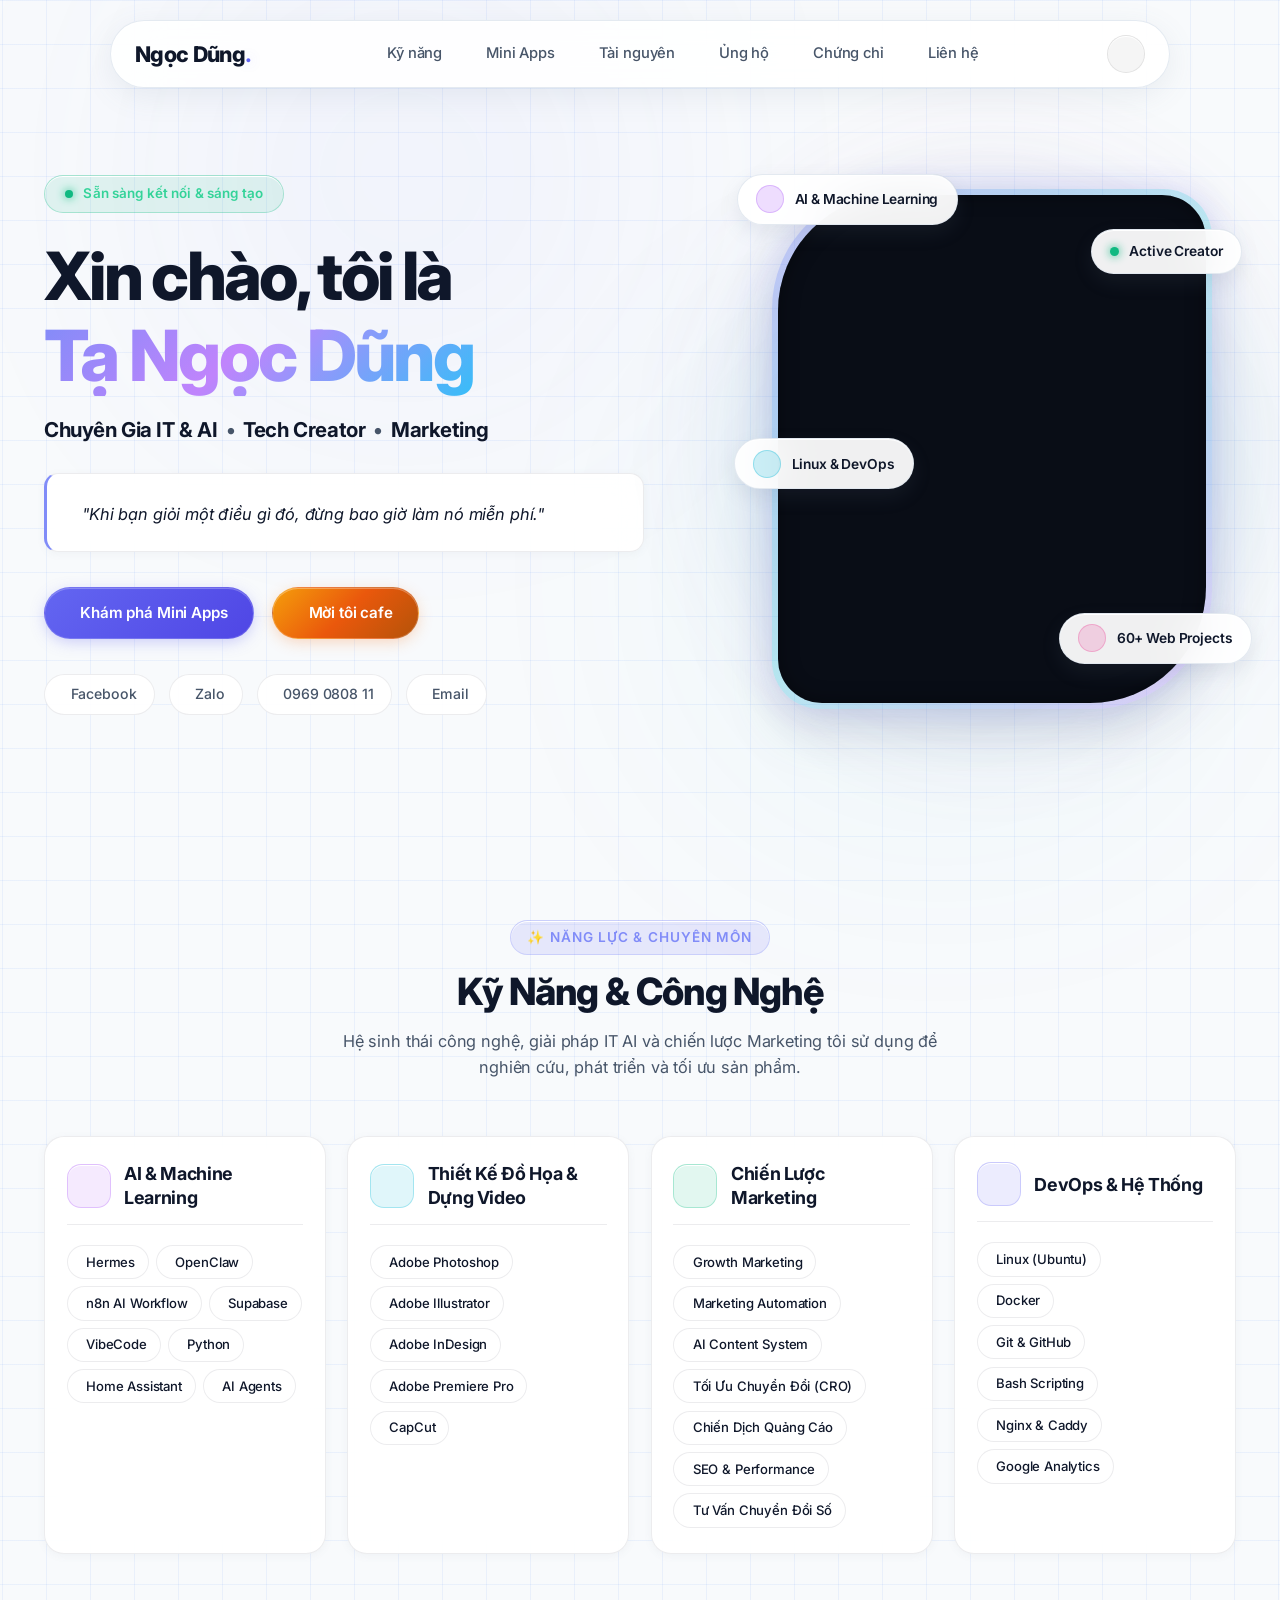
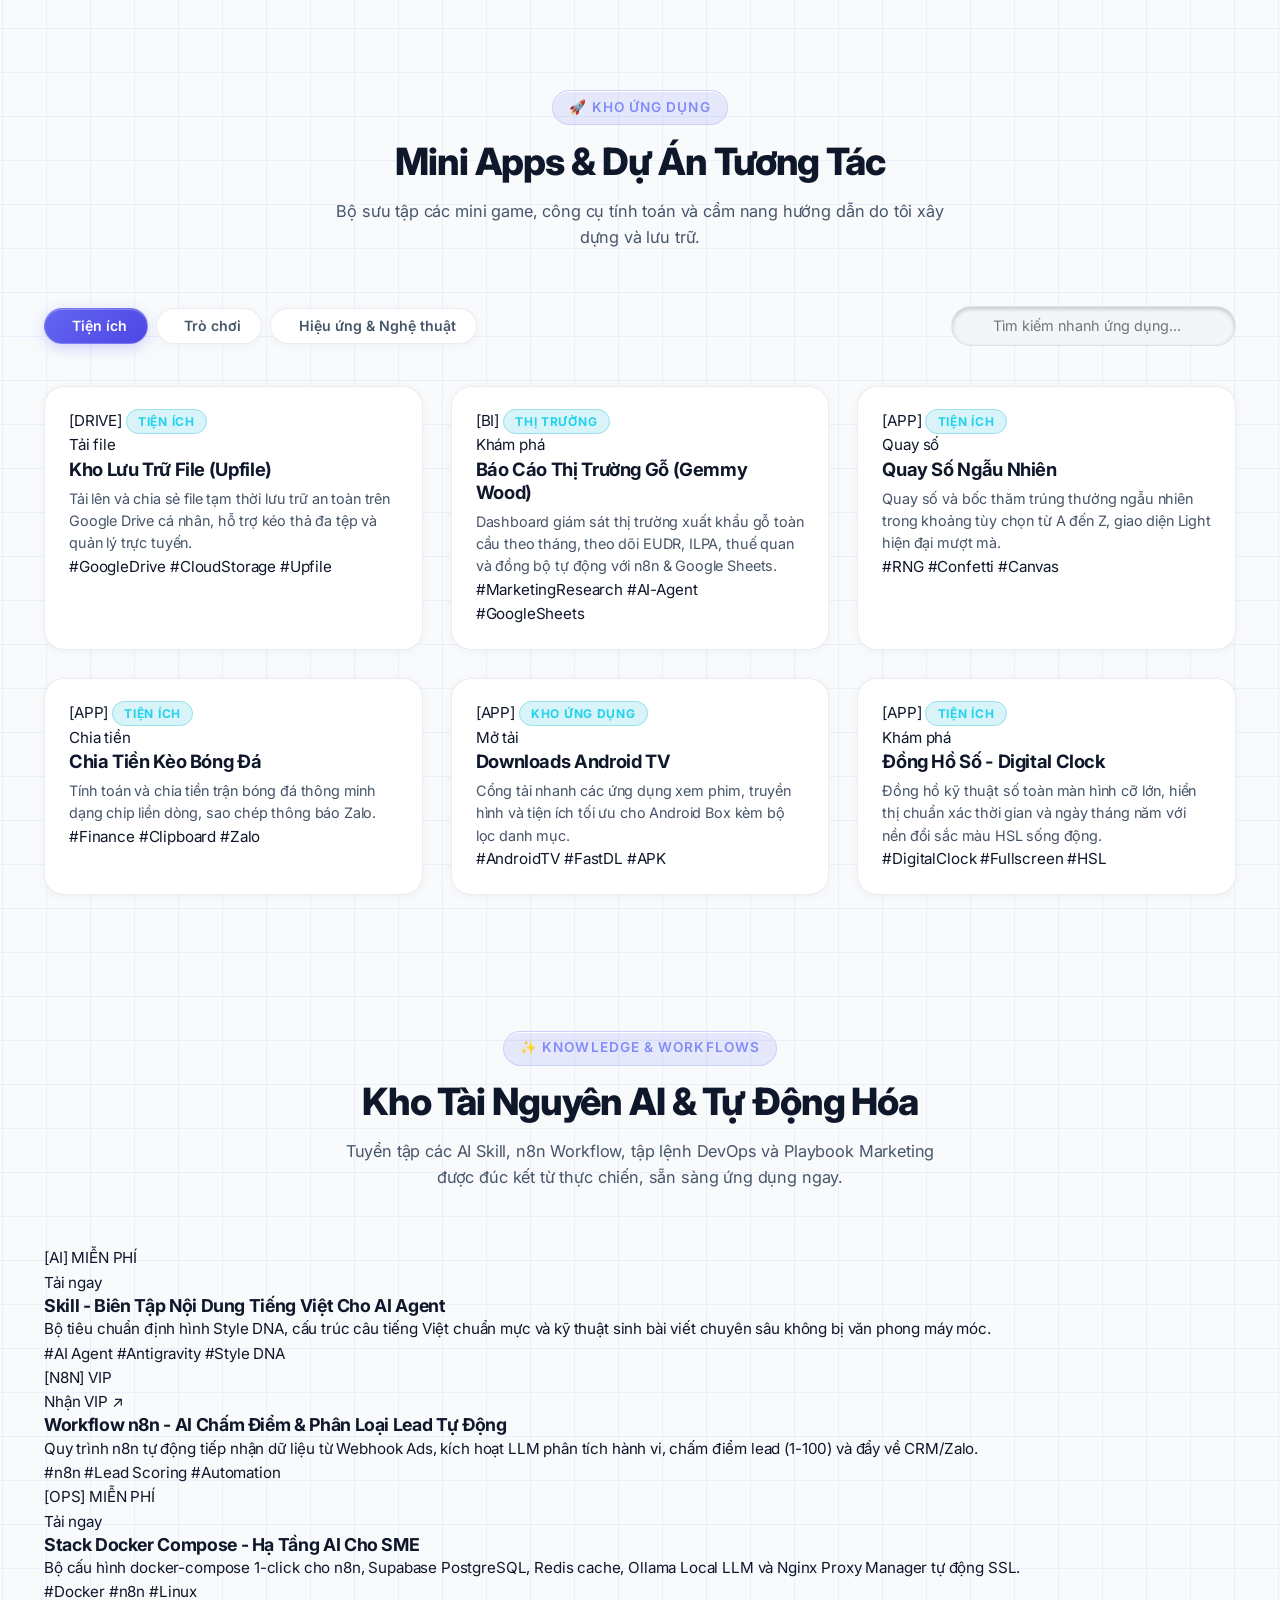
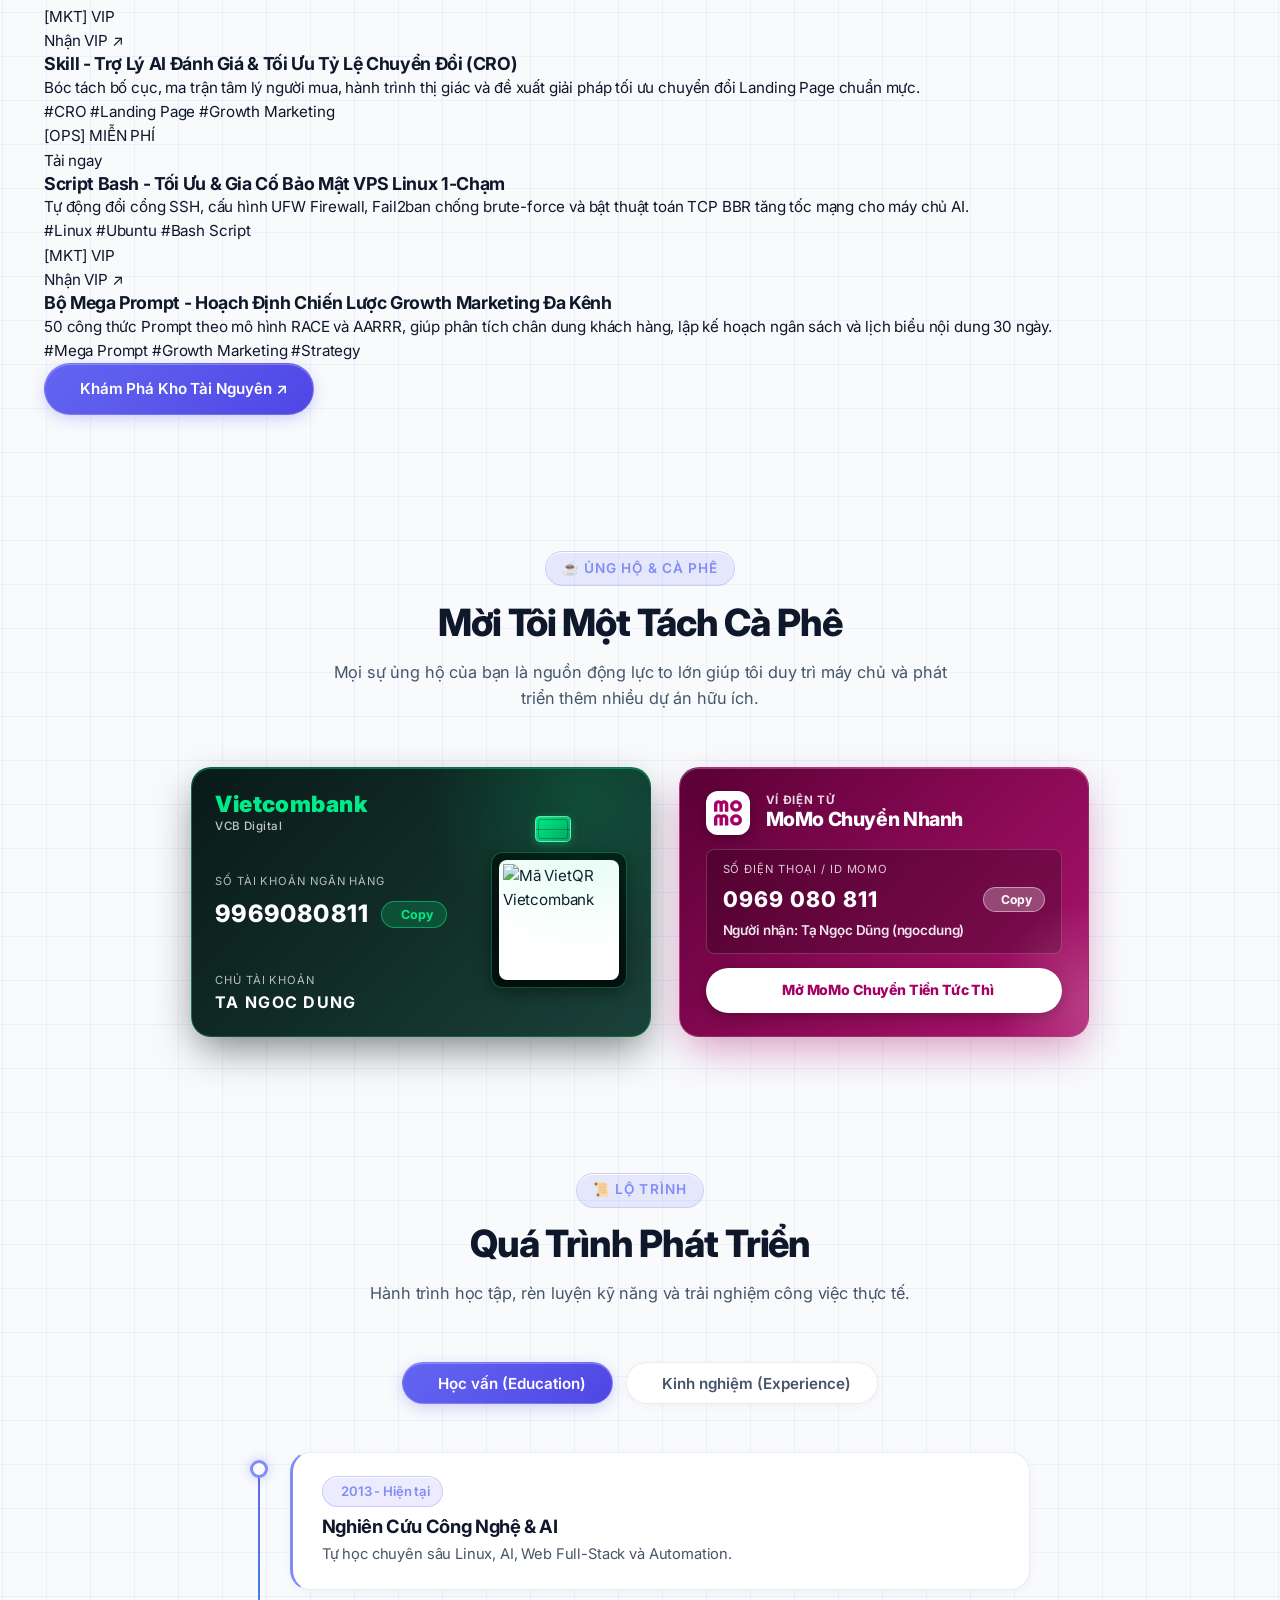
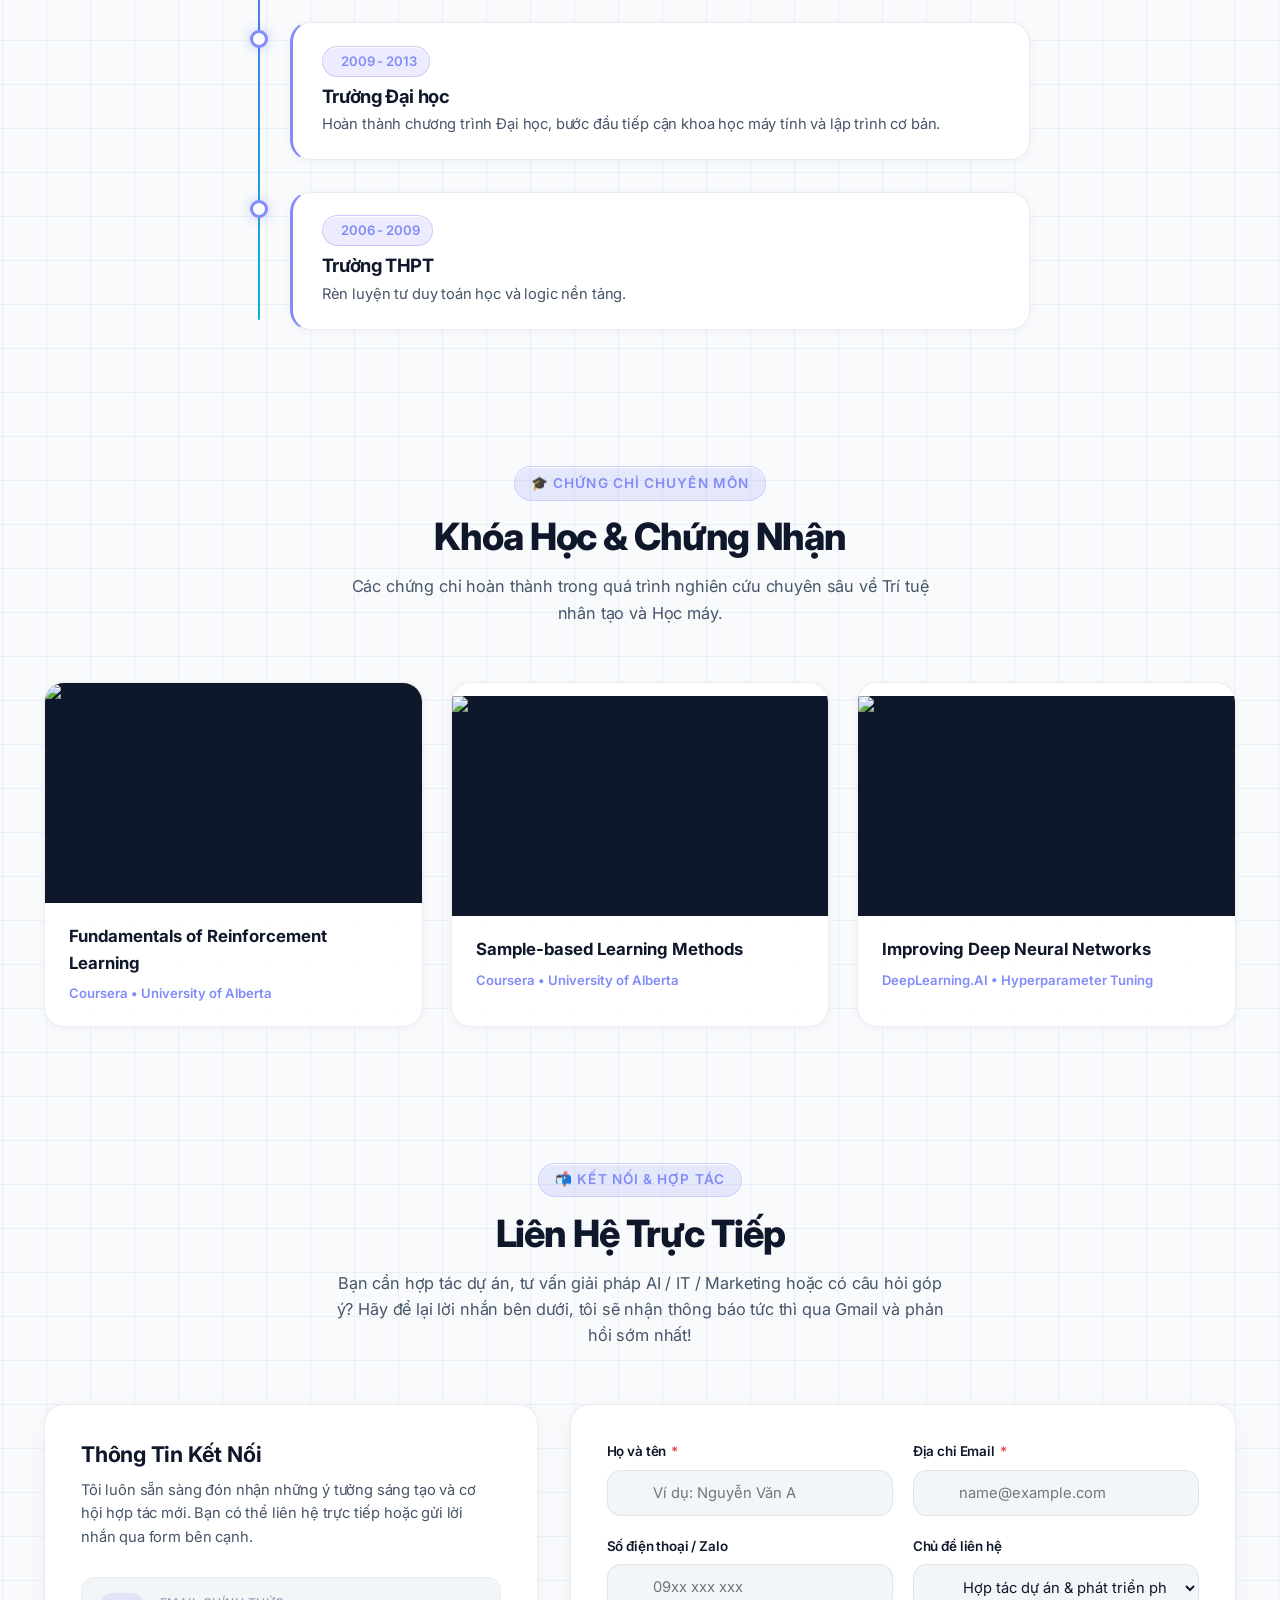
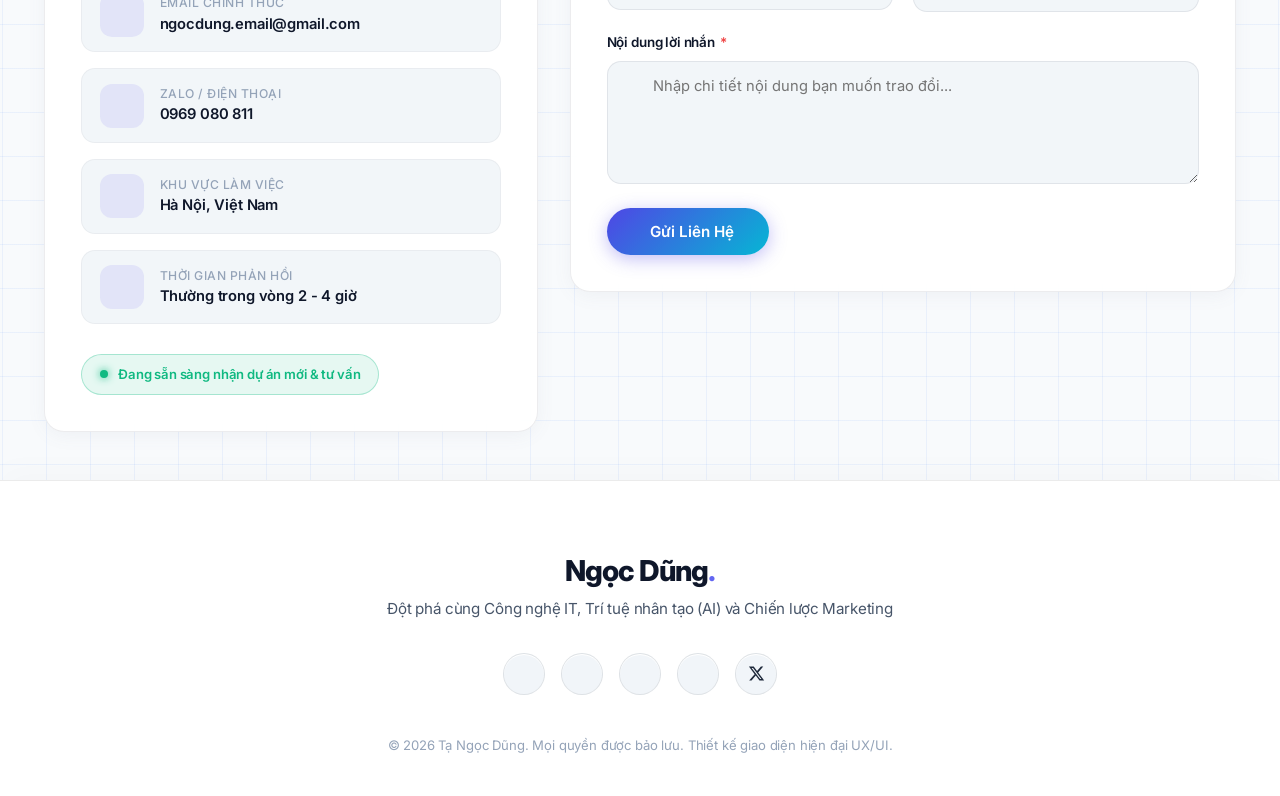
==== commit dd3ac100: "ngocdungx" ====
--- a/index.html
+++ b/index.html
@@ -69,7 +69,7 @@
         href="https://fonts.googleapis.com/css2?family=Inter:wght@300;400;500;600;700;800;900&display=swap" />
 
     <!--==================== MAIN CSS ====================-->
-    <link rel="stylesheet" href="assets/css/styles.css?v=6.1" />
+    <link rel="stylesheet" href="assets/css/styles.css?v=6.2" />
     <link rel="stylesheet" href="assets/css/resources.css?v=1.6" />
 
     <!-- Global site tag (gtag.js) - Google Analytics -->
@@ -1346,7 +1346,7 @@
 
                             <div class="contact__form-footer">
                                 <button type="submit" id="contact-submit-btn" class="contact__submit-btn">
-                                    <span class="btn-text"><i class="uil uil-message"></i> Gửi Tin Nhắn Về Gmail</span>
+                                    <span class="btn-text"><i class="uil uil-message"></i> Gửi Liên Hệ</span>
                                     <span class="btn-spinner d-none"><i class="uil uil-spinner-alt spin-icon"></i> Đang gửi...</span>
                                 </button>
                                 <div id="contact-alert" class="contact__alert" role="alert" aria-live="polite"></div>
@@ -1414,7 +1414,7 @@
     </a>
 
     <!--==================== SCRIPTS ====================-->
-    <script src="assets/js/main.js?v=4.1"></script>
+    <script src="assets/js/main.js?v=4.2"></script>
 </body>
 
 </html>
--- a/assets/css/styles.css
+++ b/assets/css/styles.css
@@ -3023,6 +3023,30 @@
     transform: none;
 }
 
+.contact__submit-btn .btn-text {
+    display: inline-flex;
+    align-items: center;
+    gap: 0.5rem;
+}
+
+.contact__submit-btn .btn-spinner {
+    display: none;
+    align-items: center;
+    gap: 0.5rem;
+}
+
+.contact__submit-btn.is-loading .btn-text {
+    display: none !important;
+}
+
+.contact__submit-btn.is-loading .btn-spinner {
+    display: inline-flex !important;
+}
+
+.d-none {
+    display: none !important;
+}
+
 .spin-icon {
     animation: spinContactIcon 1s linear infinite;
     display: inline-block;
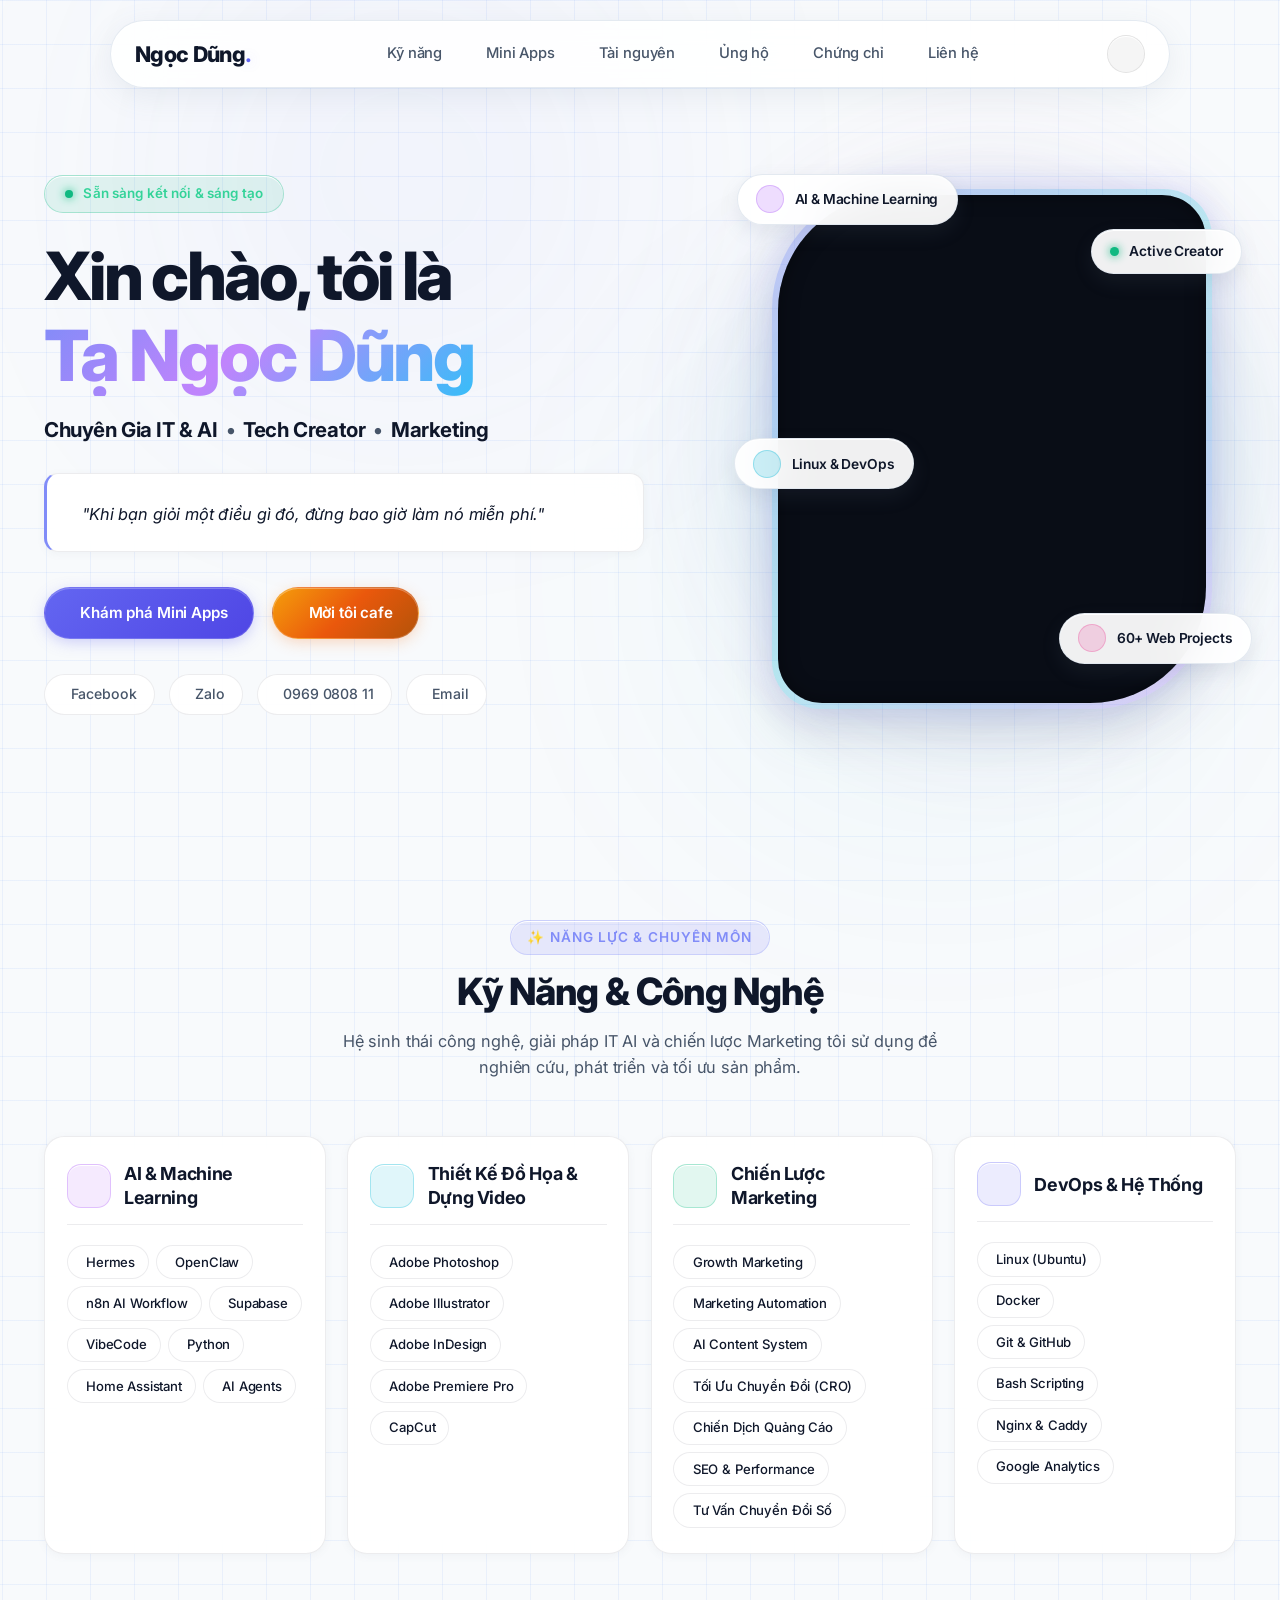
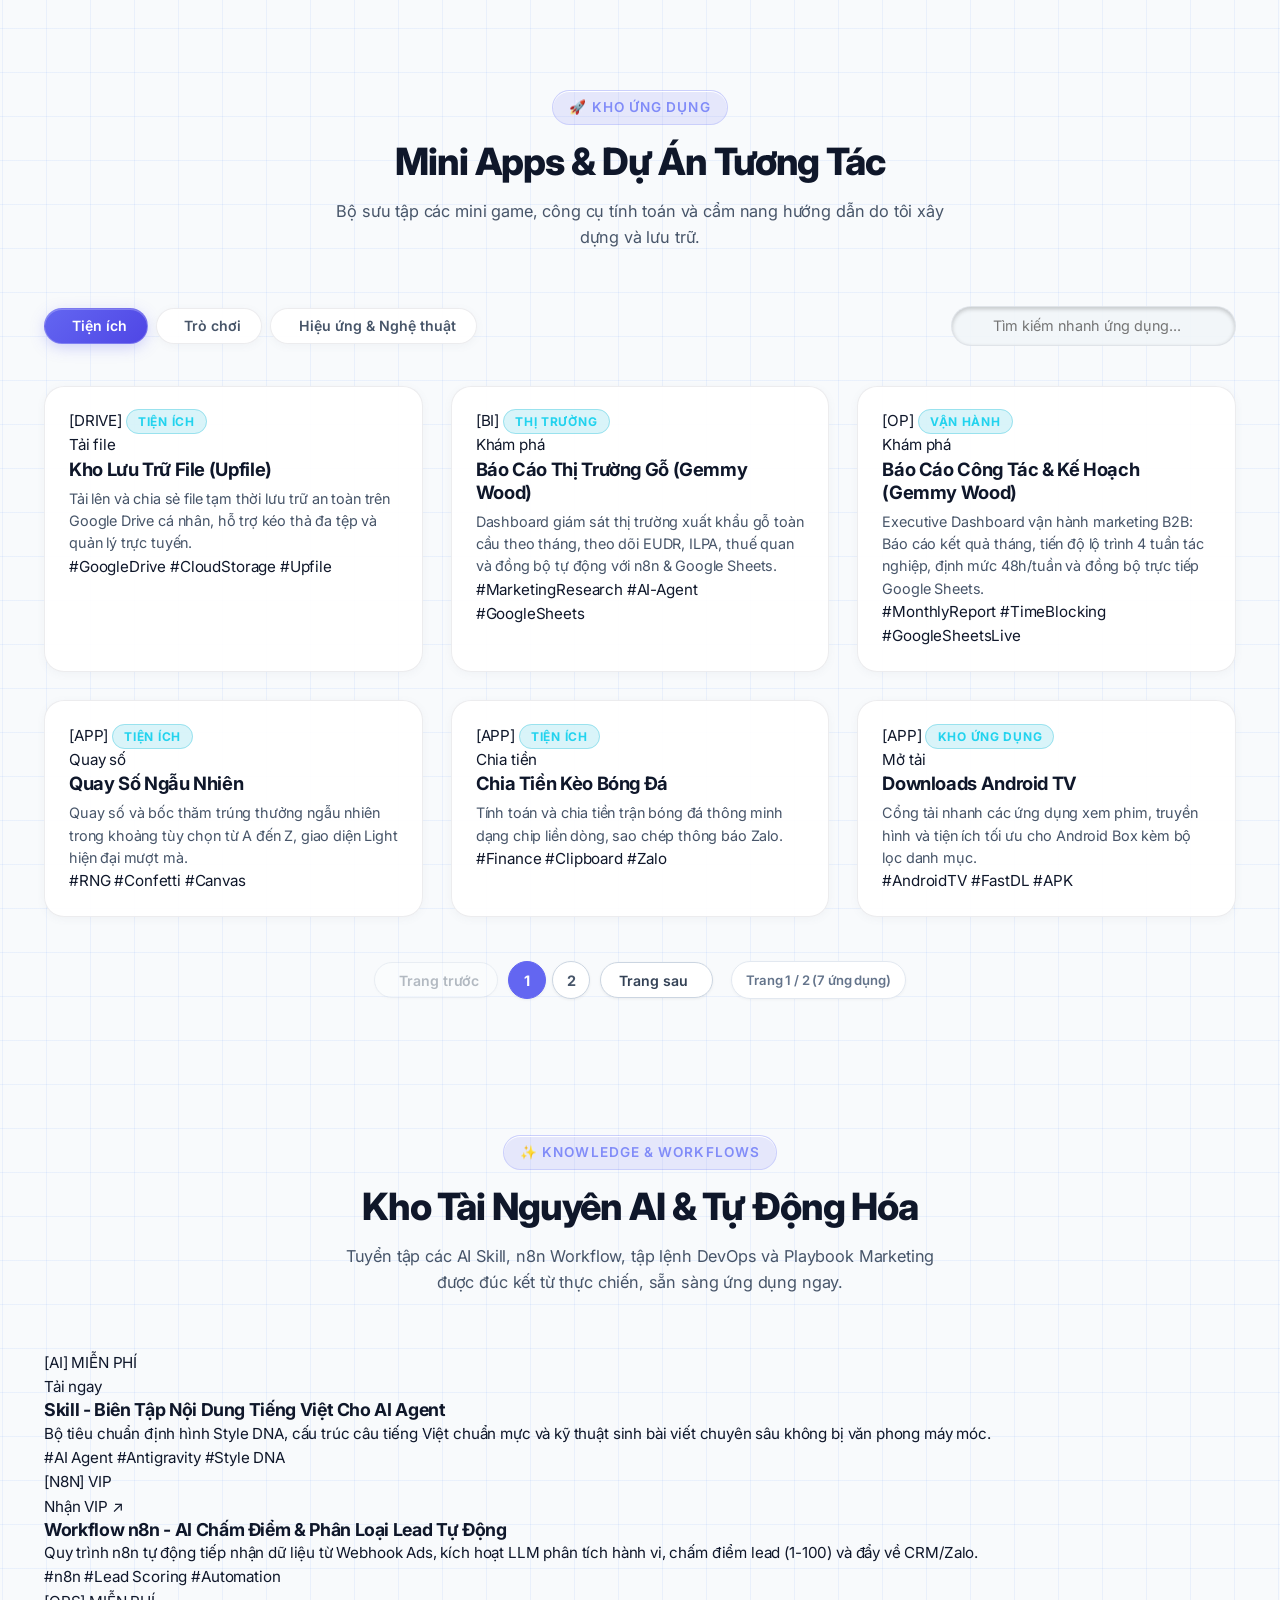
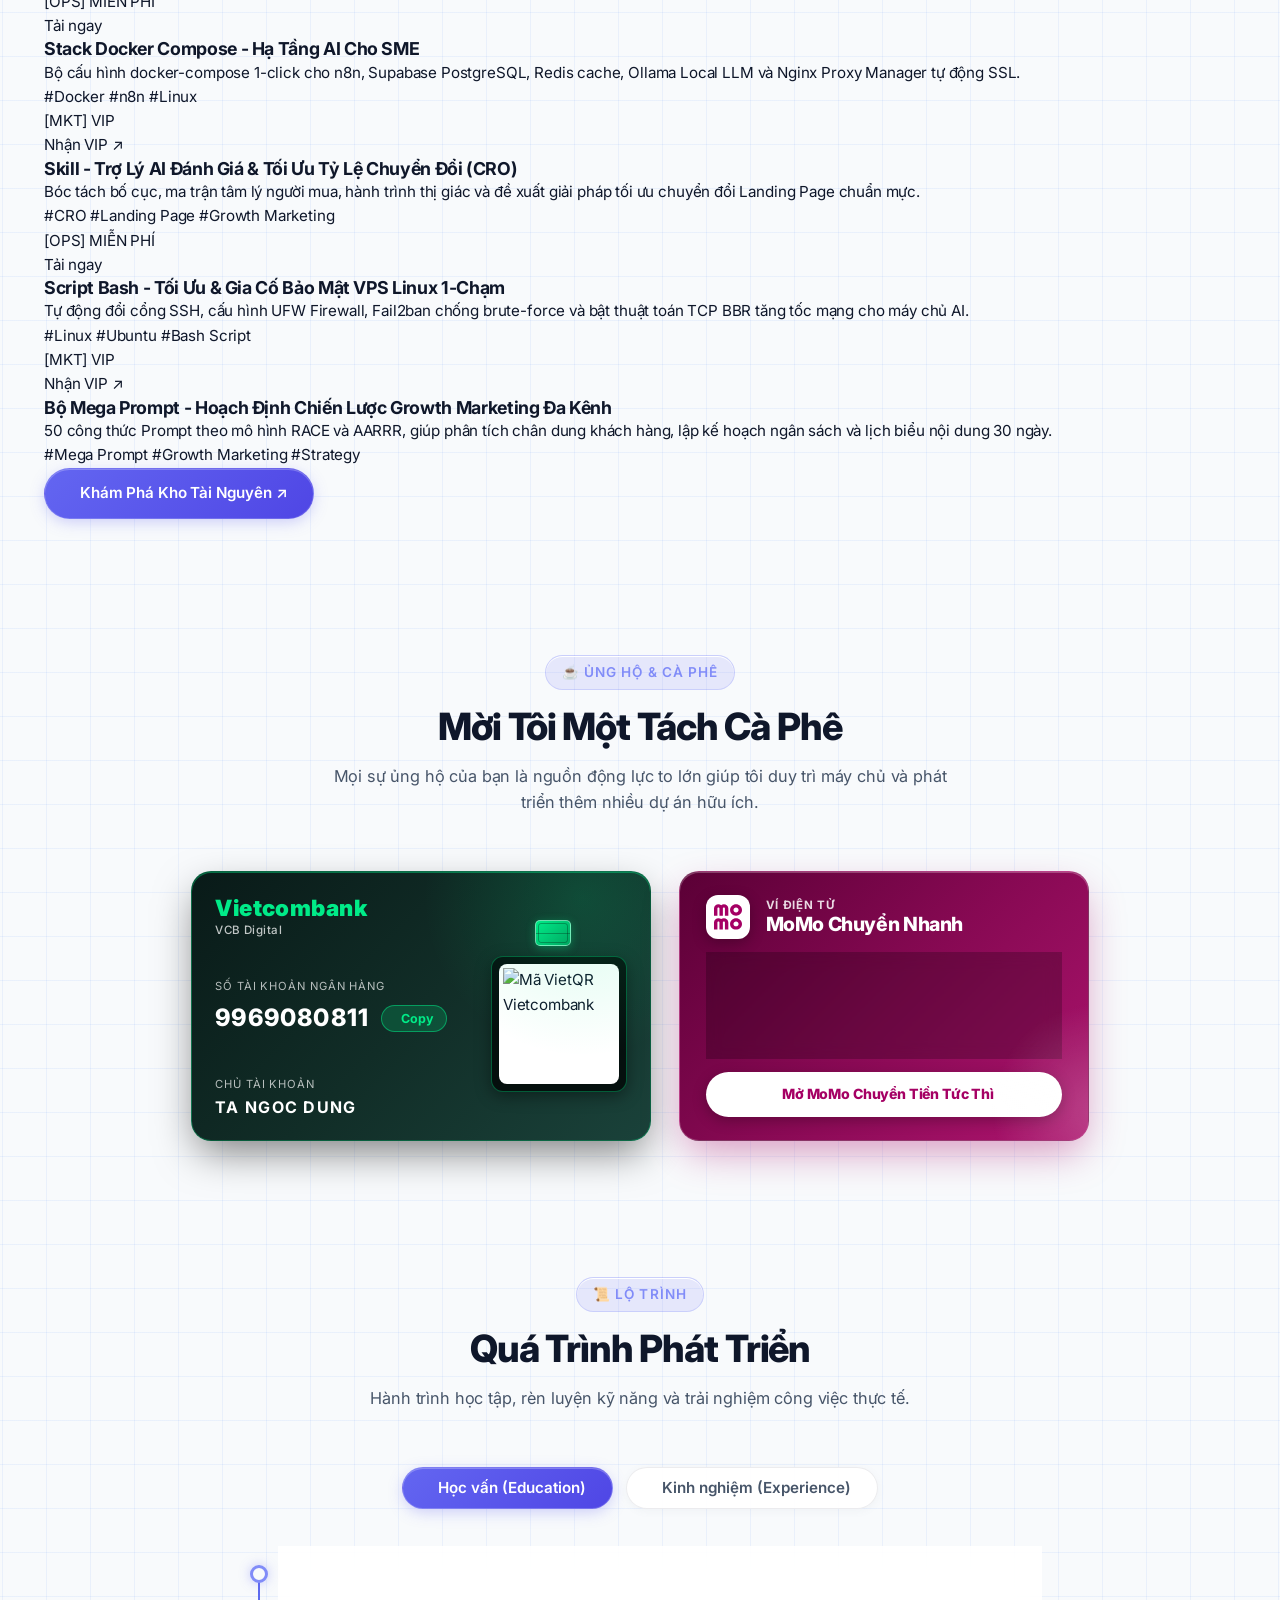
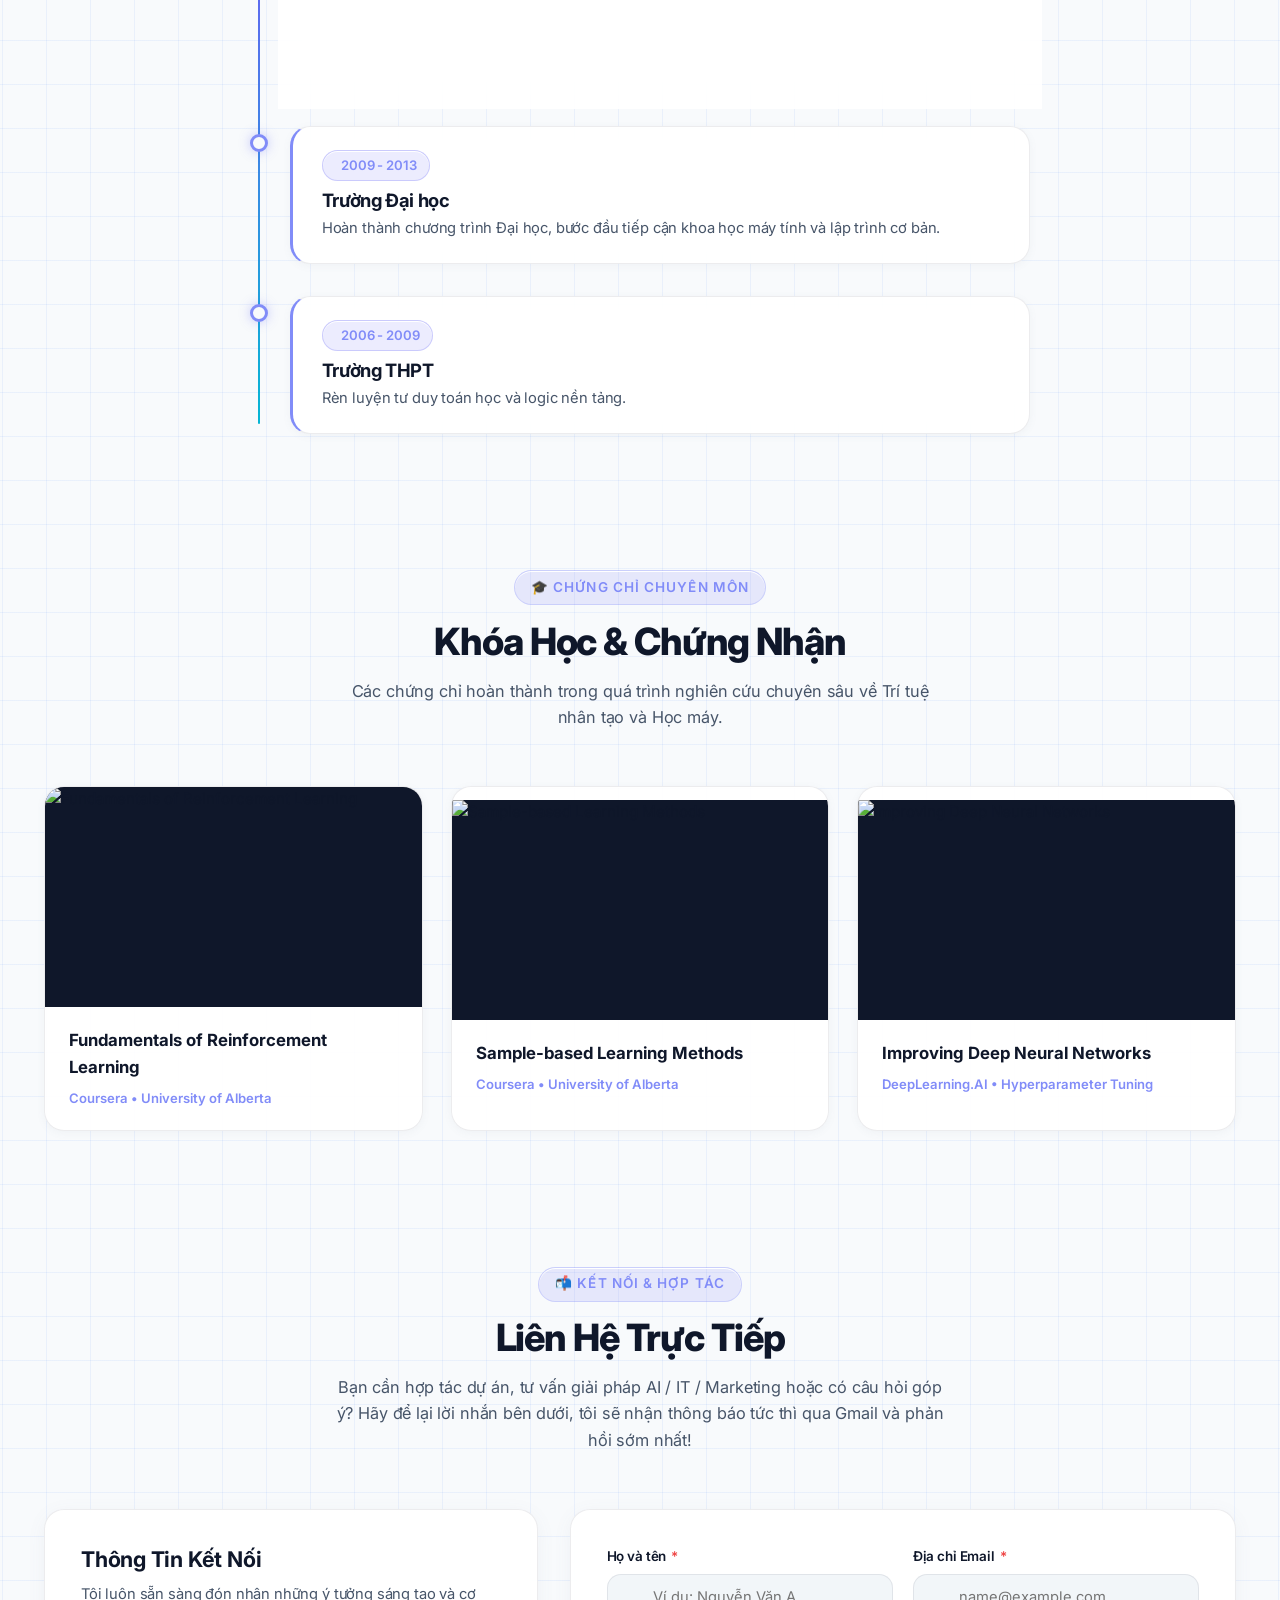
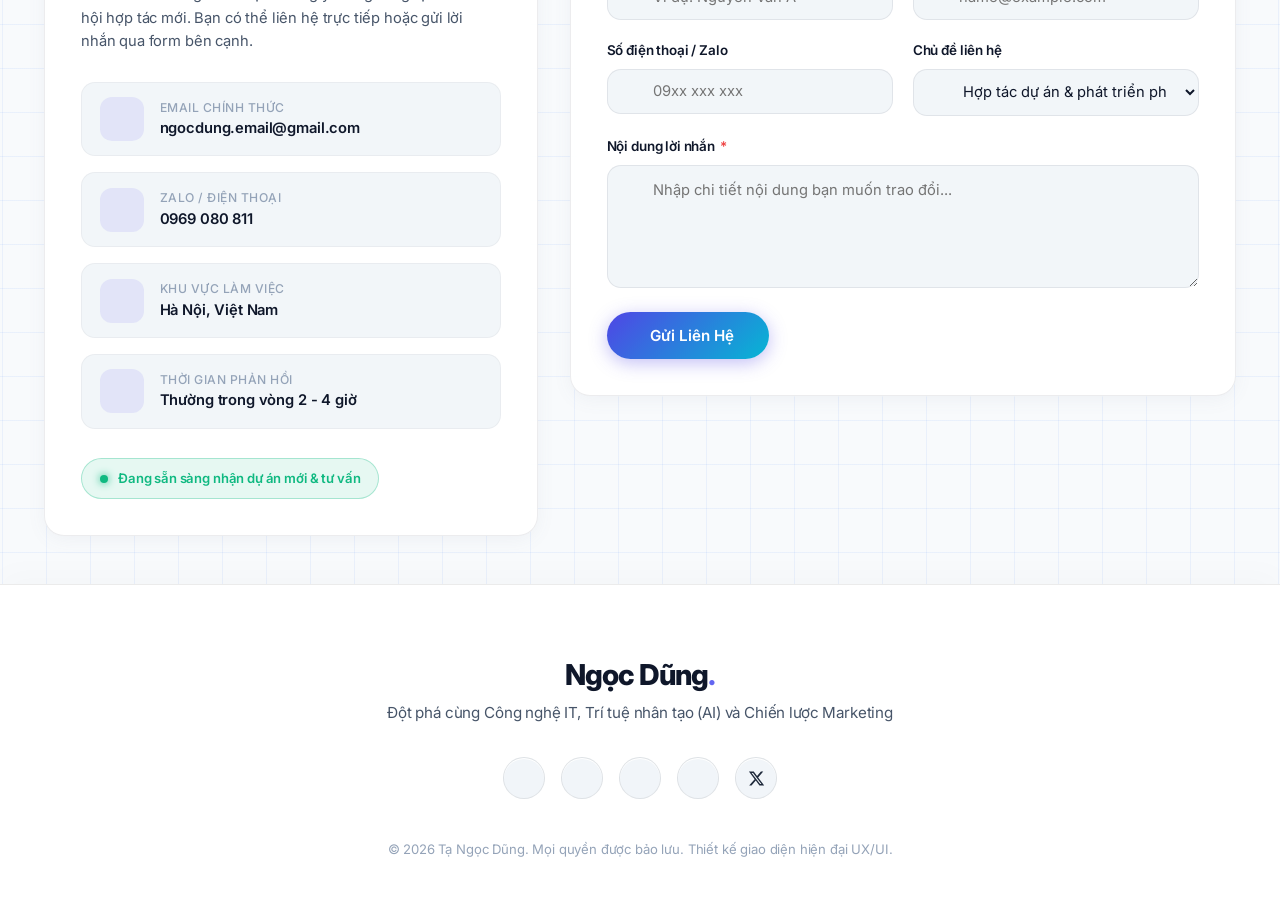
==== commit f8ca7f09: "feat(report): default light mode, 1800px width, larger typography, october completion chart, add to " ====
--- a/index.html
+++ b/index.html
@@ -416,6 +416,35 @@
                         </div>
                     </div>
 
+                    <!-- App: Báo Cáo Công Tác & Kế Hoạch (Gemmy Wood) -->
+                    <div class="project-card res-card" data-category="tool">
+                        <div class="res-card-meta">
+                            <div class="res-card-badges">
+                                <span class="res-letter-block">[OP]</span>
+                                <span class="project-cat-badge badge-tool"><i class="uil uil-schedule"></i> Vận Hành</span>
+                            </div>
+                            <div class="res-card-action">
+                                <a href="./project/monthly-report/index.html" target="_blank" rel="noopener noreferrer"
+                                    class="btn-dl-direct">
+                                    Khám phá <i class="uil uil-external-link-alt"></i>
+                                </a>
+                            </div>
+                        </div>
+                        <h3 class="project-title res-card-title">
+                            <a href="./project/monthly-report/index.html" target="_blank" rel="noopener noreferrer">
+                                Báo Cáo Công Tác & Kế Hoạch (Gemmy Wood)
+                            </a>
+                        </h3>
+                        <p class="project-desc res-card-desc">
+                            Executive Dashboard vận hành marketing B2B: Báo cáo kết quả tháng, tiến độ lộ trình 4 tuần tác nghiệp, định mức 48h/tuần và đồng bộ trực tiếp Google Sheets.
+                        </p>
+                        <div class="project-tags res-card-tags">
+                            <span class="res-tag-chip">#MonthlyReport</span>
+                            <span class="res-tag-chip">#TimeBlocking</span>
+                            <span class="res-tag-chip">#GoogleSheetsLive</span>
+                        </div>
+                    </div>
+
                     <!-- App: Quay Số Ngẫu Nhiên -->
                     <div class="project-card res-card" data-category="tool">
                         <div class="res-card-meta">
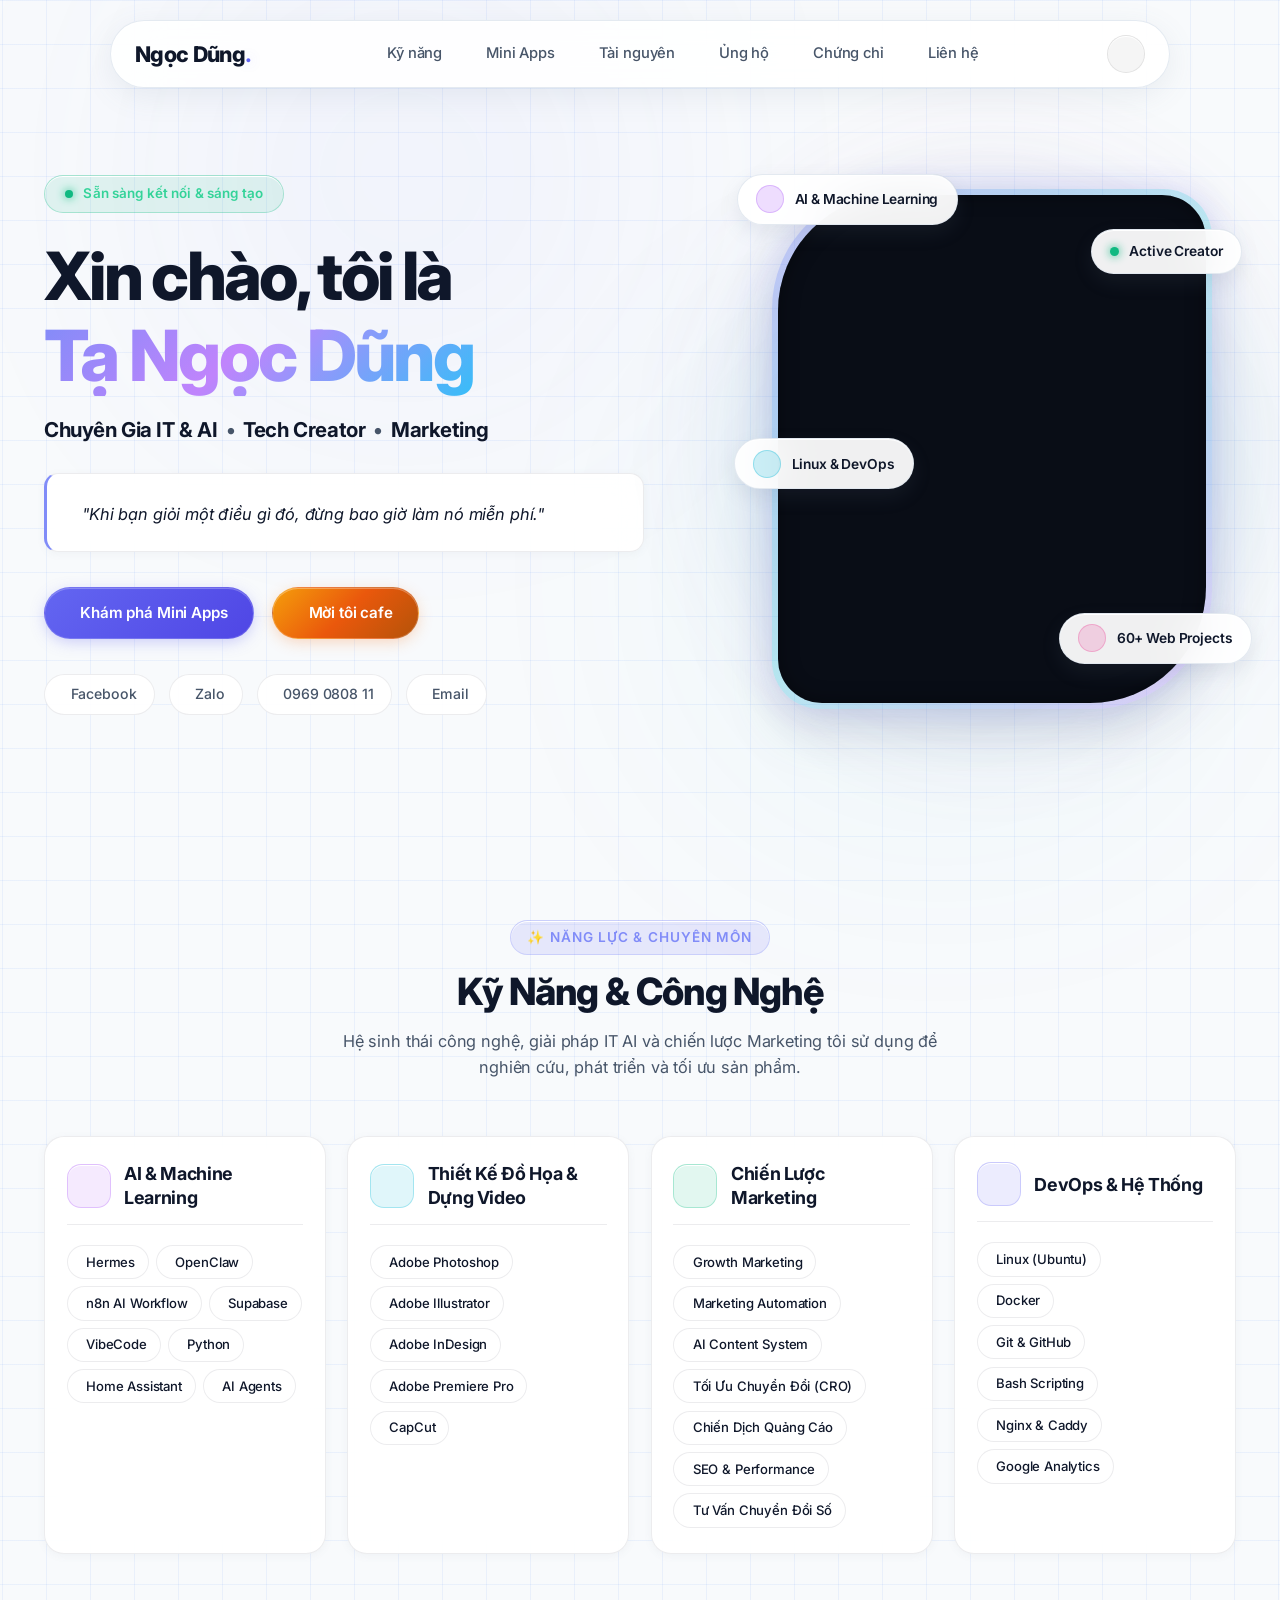
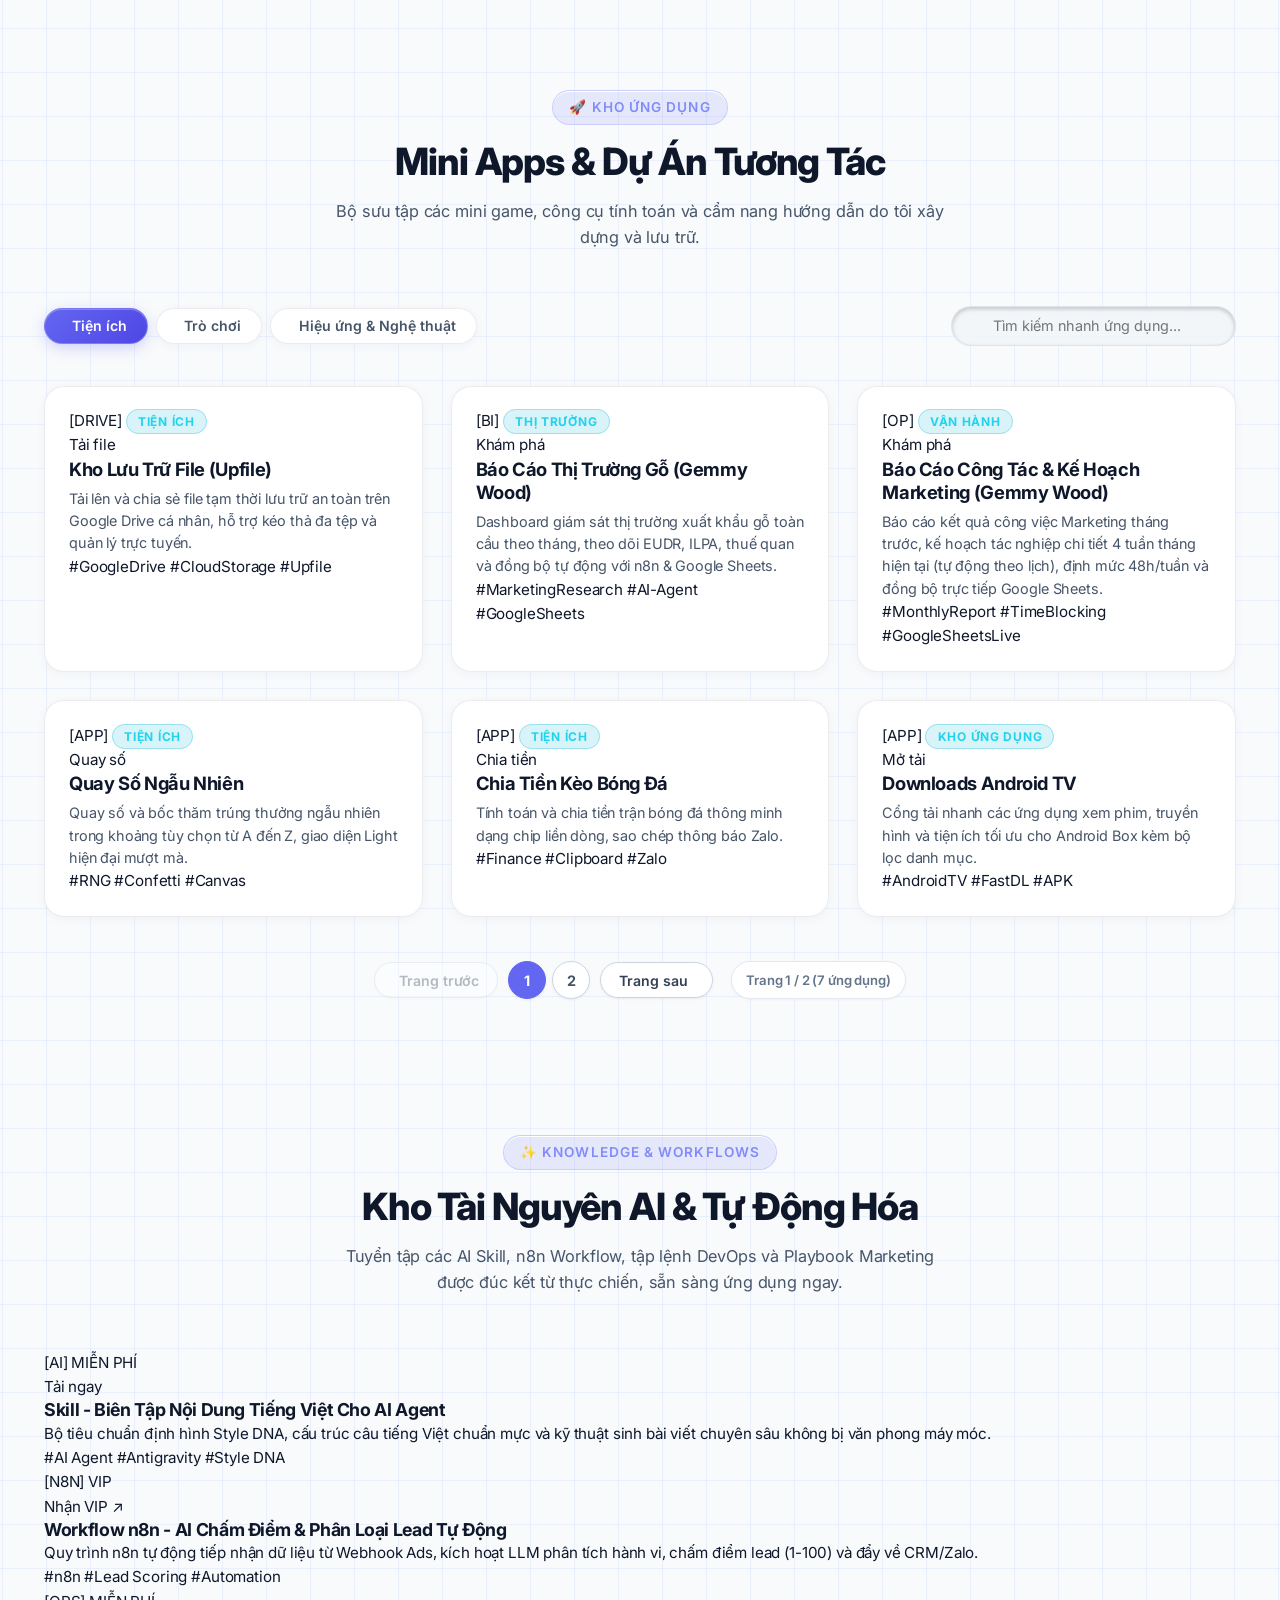
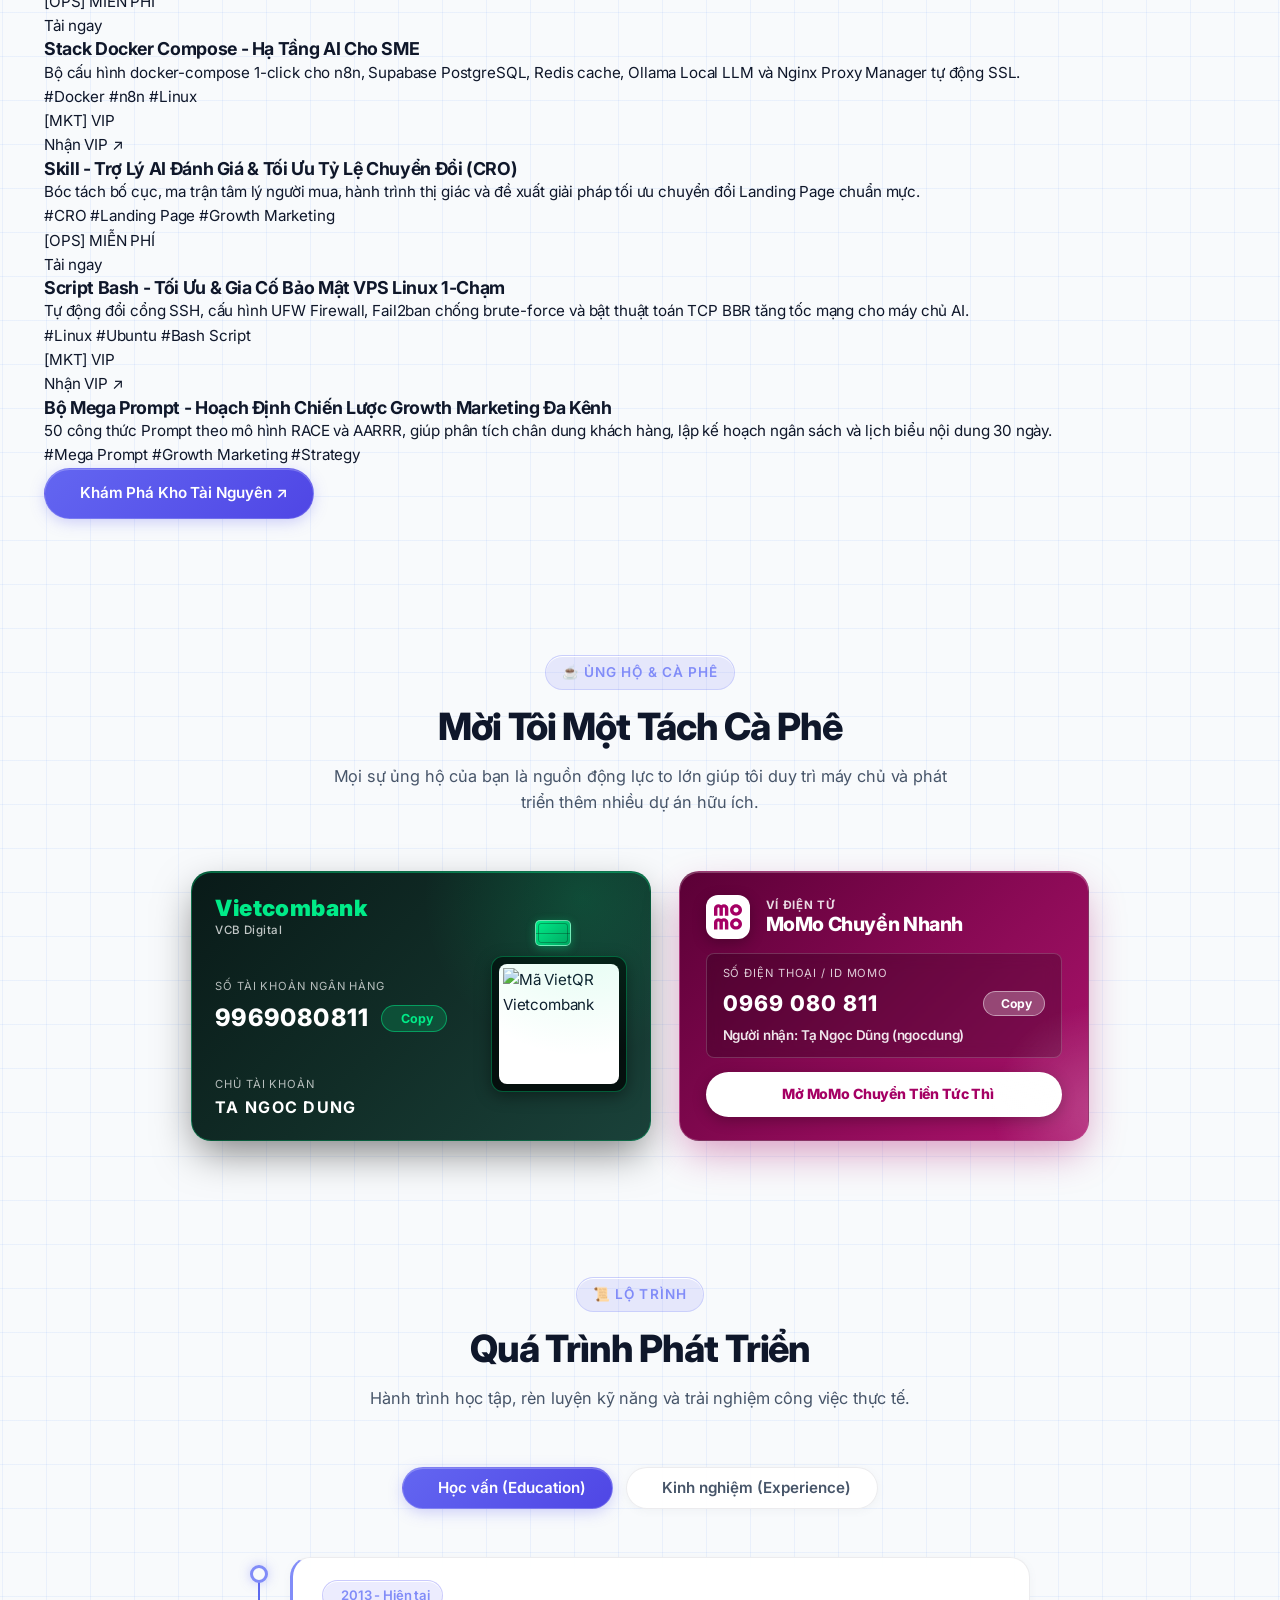
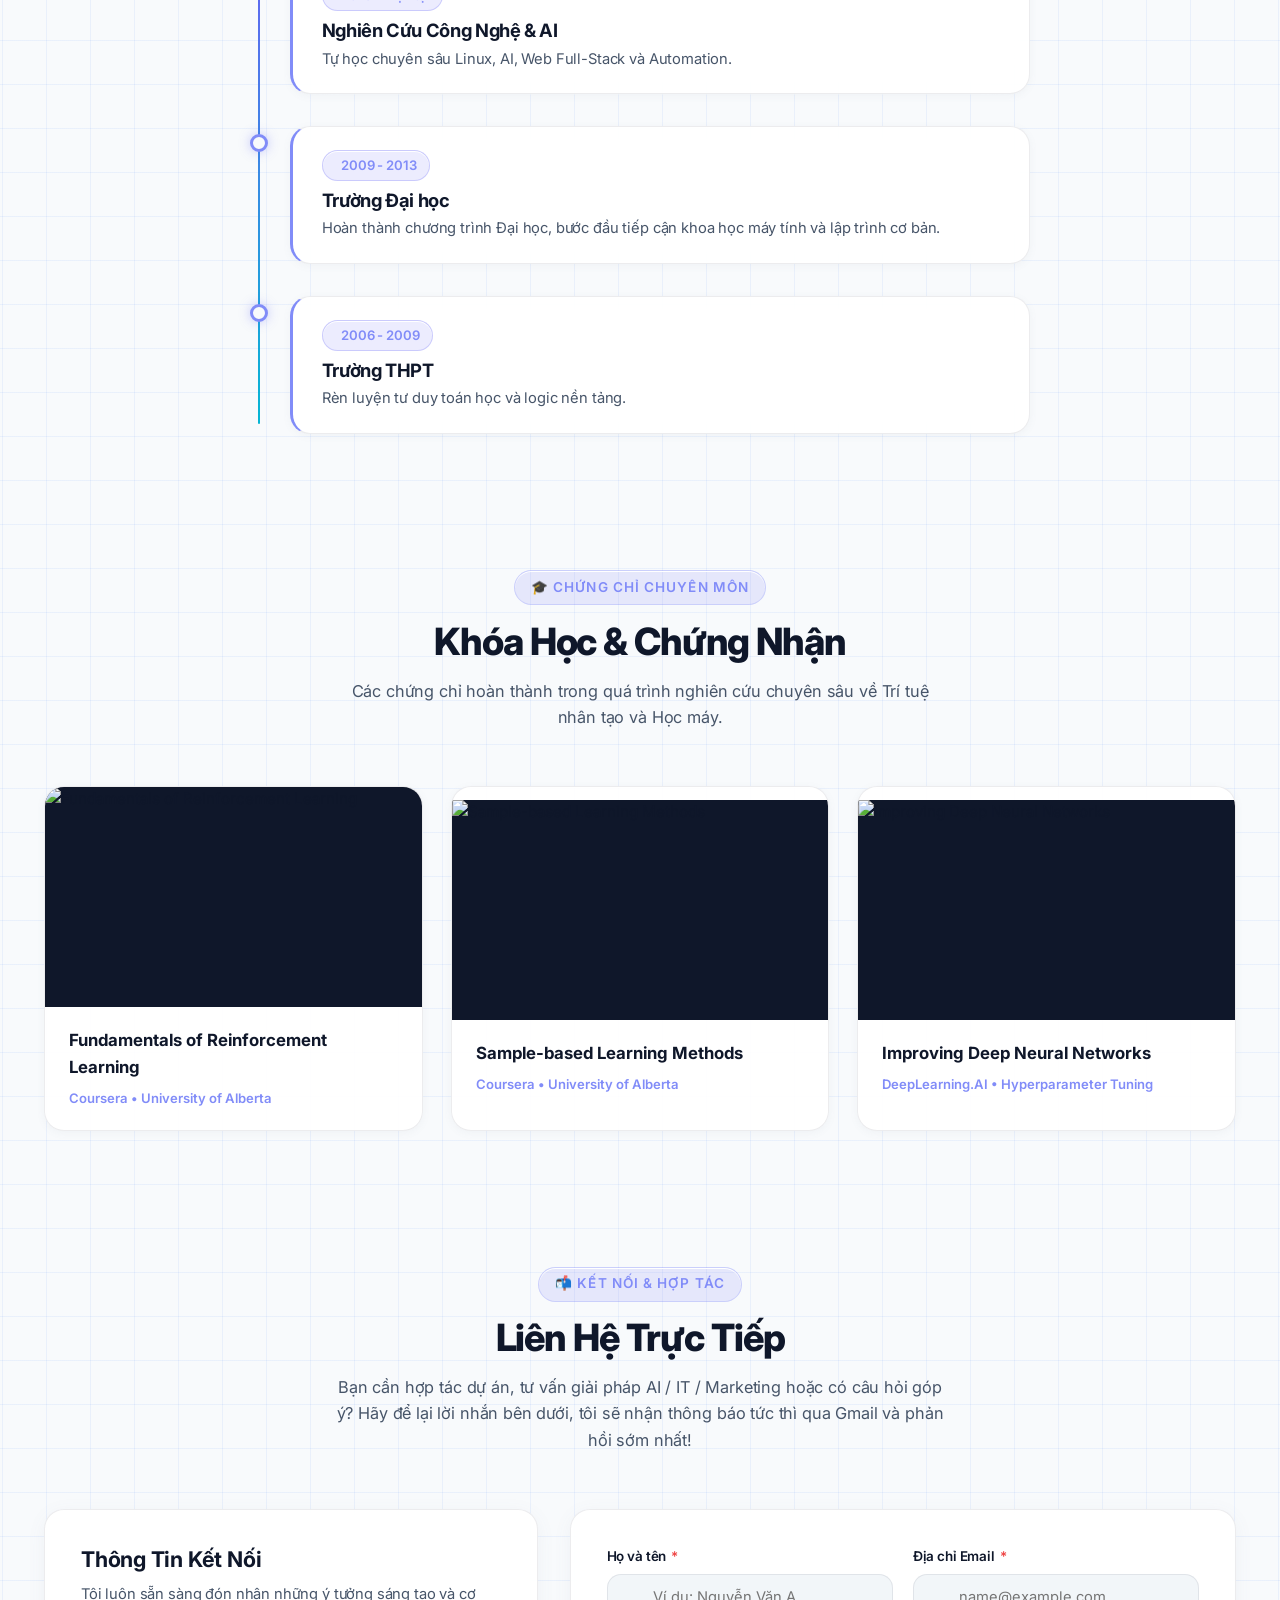
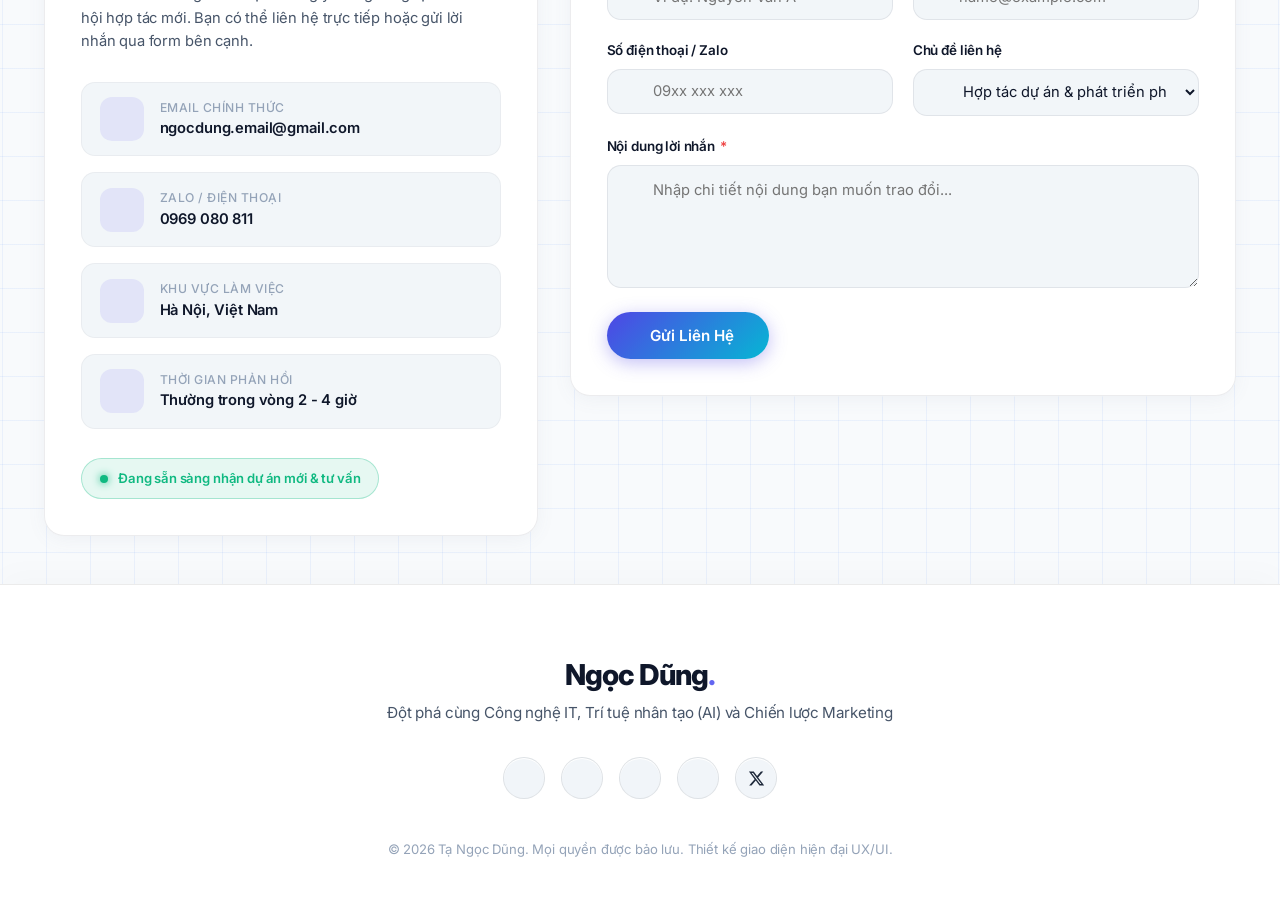
==== commit 064a5ccd: "chore(monthly-report): refine terminology to B2B marketing work report & plan" ====
--- a/index.html
+++ b/index.html
@@ -432,11 +432,11 @@
                         </div>
                         <h3 class="project-title res-card-title">
                             <a href="./project/monthly-report/index.html" target="_blank" rel="noopener noreferrer">
-                                Báo Cáo Công Tác & Kế Hoạch (Gemmy Wood)
+                                Báo Cáo Công Tác & Kế Hoạch Marketing (Gemmy Wood)
                             </a>
                         </h3>
                         <p class="project-desc res-card-desc">
-                            Executive Dashboard vận hành marketing B2B: Báo cáo kết quả tháng, tiến độ lộ trình 4 tuần tác nghiệp, định mức 48h/tuần và đồng bộ trực tiếp Google Sheets.
+                            Báo cáo kết quả công việc Marketing tháng trước, kế hoạch tác nghiệp chi tiết 4 tuần tháng hiện tại (tự động theo lịch), định mức 48h/tuần và đồng bộ trực tiếp Google Sheets.
                         </p>
                         <div class="project-tags res-card-tags">
                             <span class="res-tag-chip">#MonthlyReport</span>
